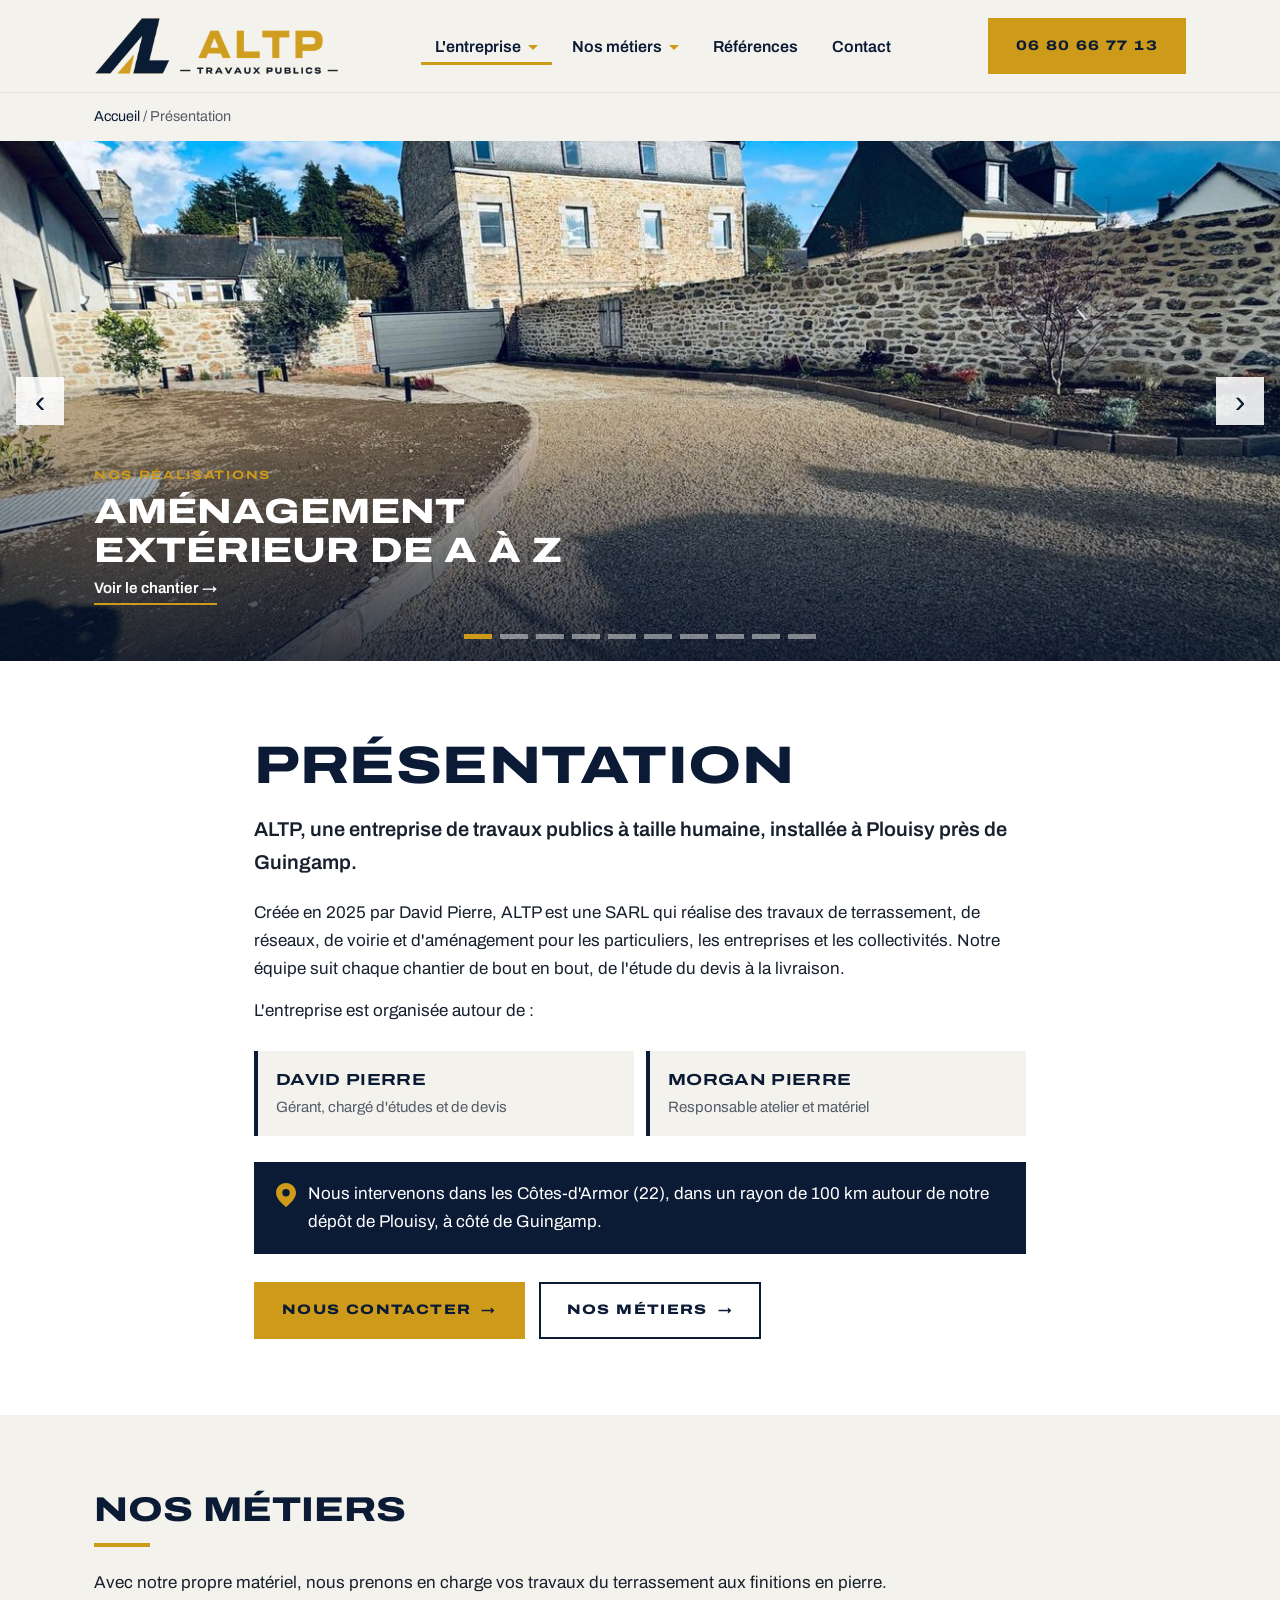
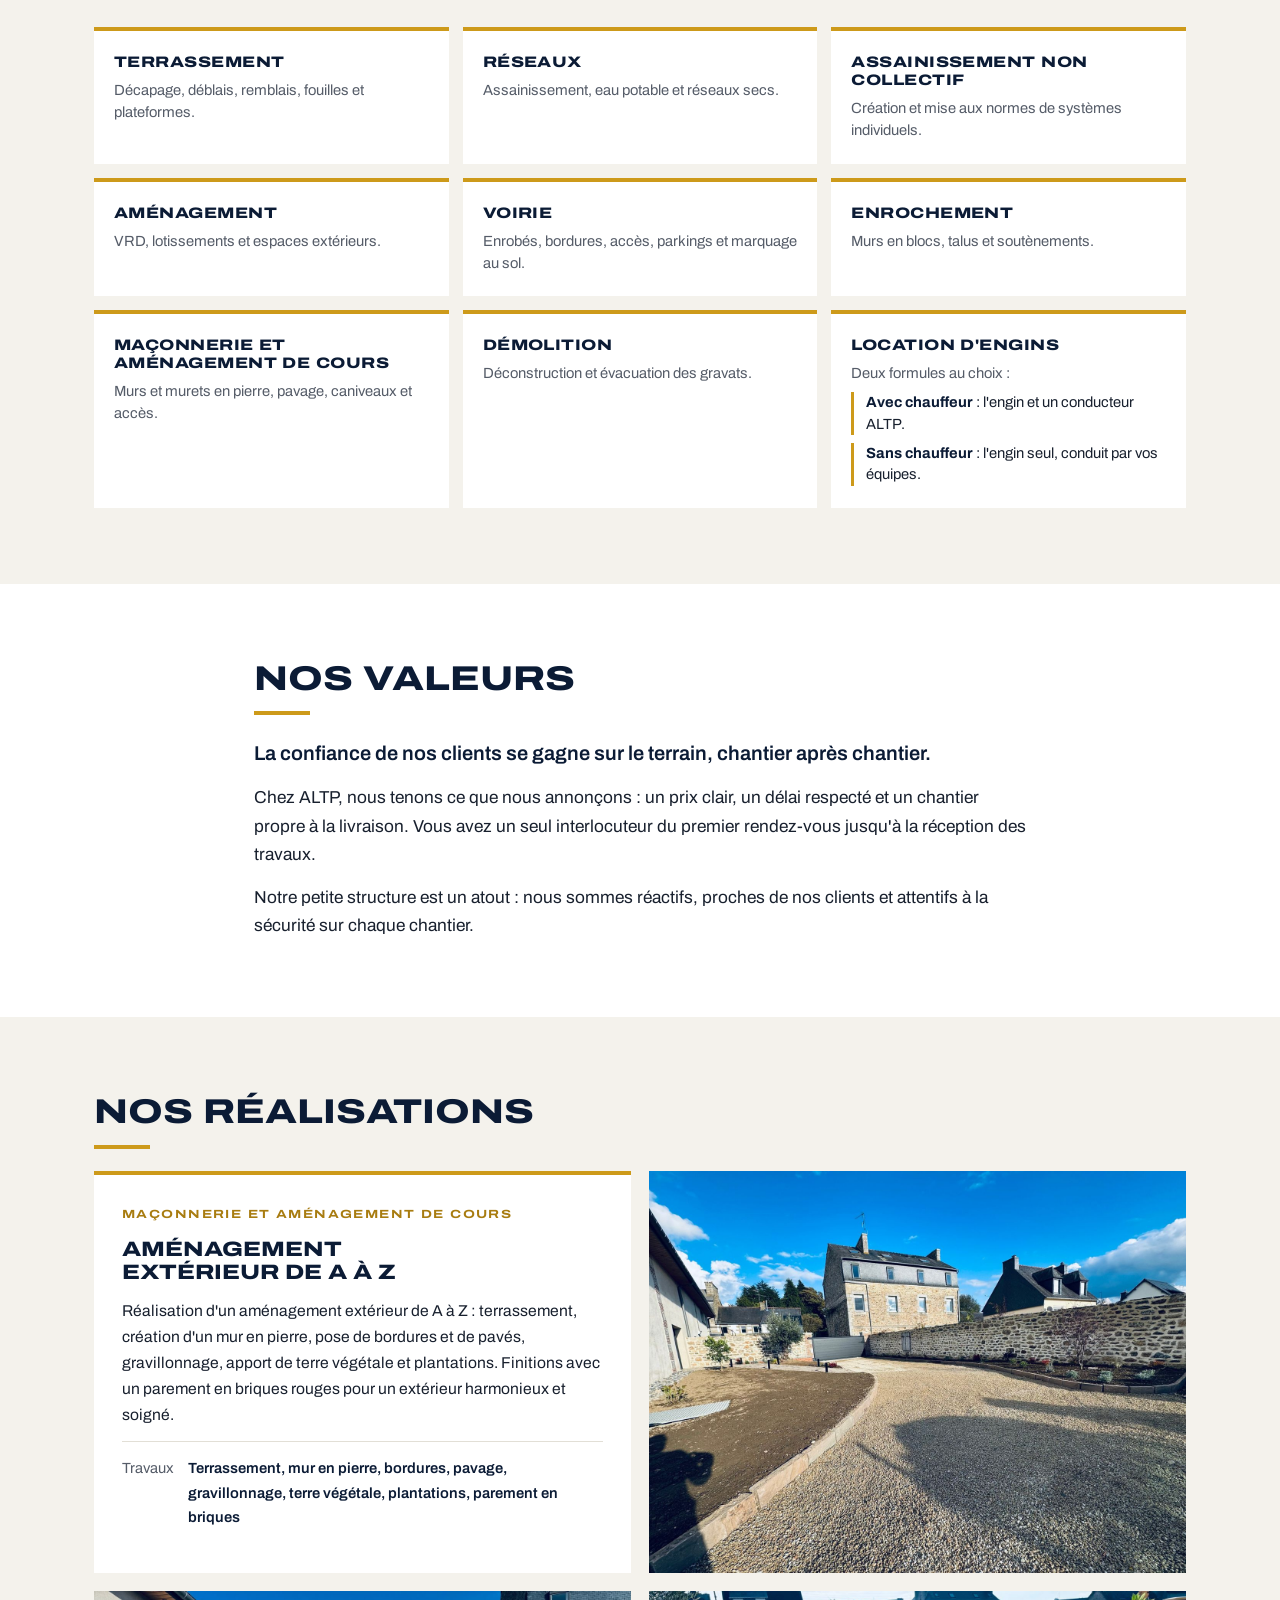
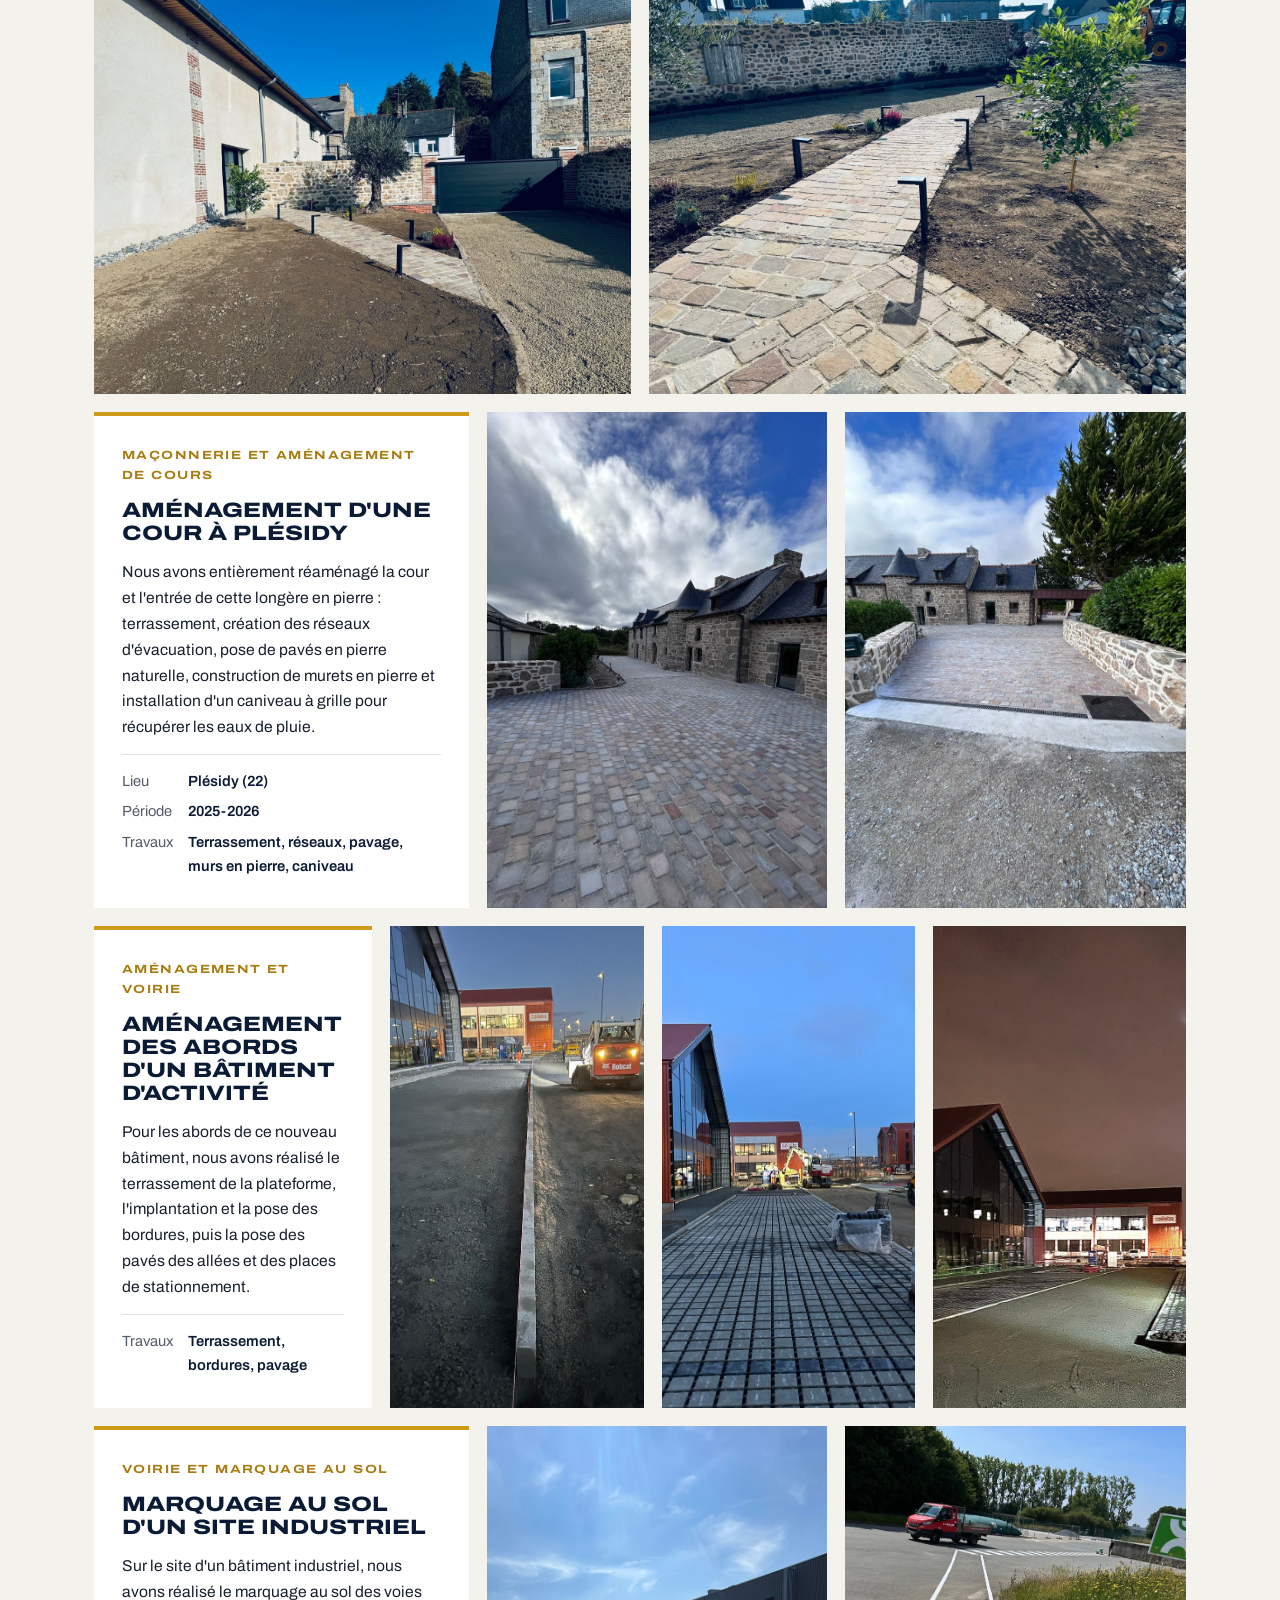
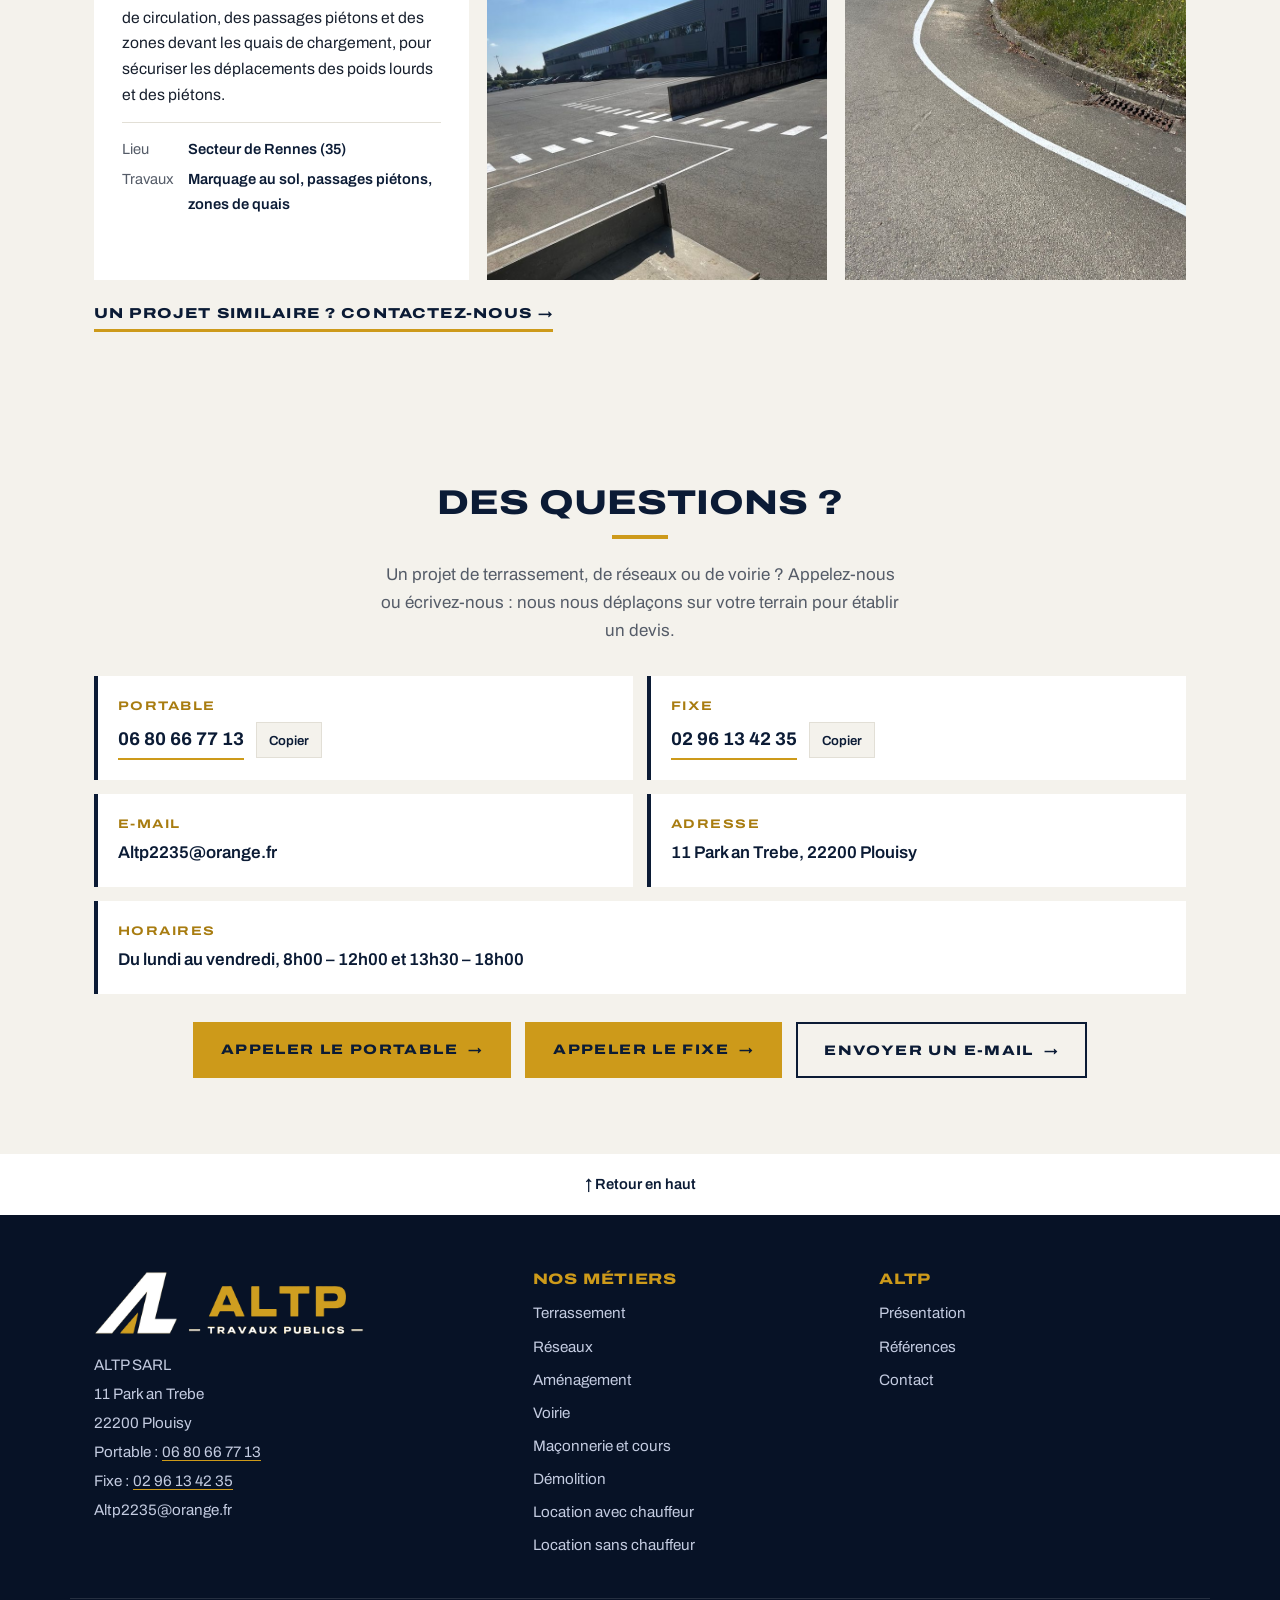
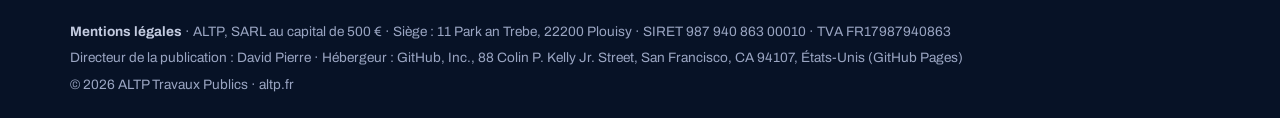
==== index.html @ acdbf13d "Numéros cliquables pour appeler et bouton Copier Co-Authored-By: Claude Opus 5.5 <noreply@anthropic." ====
<!DOCTYPE html>
<html lang="fr">
<head>
<meta charset="utf-8">
<meta name="viewport" content="width=device-width, initial-scale=1">
<title>ALTP Travaux Publics</title>
<meta name="description" content="ALTP, entreprise de travaux publics à Plouisy près de Guingamp (Côtes-d'Armor) : terrassement, réseaux, assainissement, voirie, aménagement de cours, enrochement, démolition et location d'engins avec chauffeur ou sans chauffeur.">
<link rel="canonical" href="https://altp-2235.github.io/Site-ALTP/">
<meta property="og:type" content="website">
<meta property="og:title" content="ALTP Travaux Publics – Plouisy, Guingamp (22)">
<meta property="og:description" content="Terrassement, réseaux, voirie et aménagement de cours dans les Côtes-d'Armor.">
<meta property="og:url" content="https://altp-2235.github.io/Site-ALTP/">
<meta property="og:image" content="https://altp-2235.github.io/Site-ALTP/exterieur-cour.jpg">
<meta property="og:locale" content="fr_FR">
<link rel="icon" href="logo.png">
<script type="application/ld+json">
{
  "@context": "https://schema.org",
  "@type": "GeneralContractor",
  "name": "ALTP Travaux Publics",
  "legalName": "ALTP",
  "url": "https://altp-2235.github.io/Site-ALTP/",
  "logo": "https://altp-2235.github.io/Site-ALTP/logo.png",
  "image": "https://altp-2235.github.io/Site-ALTP/plesidy-cour.jpg",
  "telephone": ["+33680667713", "+33296134235"],
  "email": "Altp2235@orange.fr",
  "address": {
    "@type": "PostalAddress",
    "streetAddress": "11 Park an Trebe",
    "postalCode": "22200",
    "addressLocality": "Plouisy",
    "addressRegion": "Bretagne",
    "addressCountry": "FR"
  },
  "areaServed": "Côtes-d'Armor",
  "openingHoursSpecification": [
    {"@type": "OpeningHoursSpecification", "dayOfWeek": ["Monday","Tuesday","Wednesday","Thursday","Friday"], "opens": "08:00", "closes": "12:00"},
    {"@type": "OpeningHoursSpecification", "dayOfWeek": ["Monday","Tuesday","Wednesday","Thursday","Friday"], "opens": "13:30", "closes": "18:00"}
  ],
  "founder": "David Pierre",
  "foundingDate": "2025",
  "vatID": "FR17987940863"
}
</script>
<link rel="preconnect" href="https://fonts.googleapis.com">
<link rel="preconnect" href="https://fonts.gstatic.com" crossorigin>
<link href="https://fonts.googleapis.com/css2?family=Archivo:wdth,wght@100..125,400..900&display=swap" rel="stylesheet">
<style>
/* Page « Présentation » : bleu nuit et or du logo, Archivo élargie comme le logotype.
   Ordre : fil d'Ariane, grande photo, intro + équipe, équipes de travaux, photo, chiffres clés, valeurs, deux photos, appel à l'action, pied de page. */
:root{
  --marine:#0b1b35;
  --marine-2:#071226;
  --fond:#f4f2ec;
  --gris:#e2dfd6;
  --accent:#cd9a1a;
  --accent-fonce:#a87c10;
  --texte:#18202e;
  --texte-doux:#555c68;
  --blanc:#ffffff;
  --display:"Archivo","Arial Black",Arial,sans-serif;
  --body:"Archivo","Segoe UI",Helvetica,Arial,sans-serif;
  color-scheme:light;
}
*{box-sizing:border-box;margin:0;padding:0}
html{scroll-behavior:smooth}
@media (prefers-reduced-motion:reduce){html{scroll-behavior:auto}*{transition:none!important}}
body{background:var(--blanc);color:var(--texte);font-family:var(--body);font-size:17px;line-height:1.65}
a{color:inherit}
:focus-visible{outline:3px solid var(--accent);outline-offset:3px}
h1,h2,h3{font-family:var(--display);font-stretch:125%;font-weight:800;line-height:1.1;text-wrap:balance;color:var(--marine)}
.wrap{max-width:1140px;margin:0 auto;padding:0 24px}
.etroit{max-width:820px}
.skip{position:absolute;left:-9999px}
.skip:focus{left:12px;top:12px;background:var(--blanc);padding:8px 12px;z-index:50}

/* En-tête */
header{background:var(--fond);border-bottom:1px solid var(--gris);position:sticky;top:0;z-index:20}
.nav{display:flex;align-items:center;justify-content:space-between;gap:20px;min-height:92px}
.logo{display:flex;align-items:center;gap:12px;text-decoration:none}
.logo img{display:block;height:58px;width:auto}
.menu{display:flex;align-items:center;gap:6px;list-style:none}
.menu > li{position:relative}
.menu > li > a,.menu > li > button{display:block;padding:10px 14px;font:600 1rem var(--body);color:var(--marine);text-decoration:none;background:none;border:0;cursor:pointer}
.menu > li > button::after{content:"";display:inline-block;margin-left:7px;border:5px solid transparent;border-top-color:var(--accent);transform:translateY(3px)}
.menu > li:hover > a,.menu > li:hover > button{color:var(--accent-fonce)}
.sous{position:absolute;top:100%;left:0;min-width:240px;background:var(--blanc);border-top:3px solid var(--accent);box-shadow:0 12px 30px rgba(20,35,74,.14);list-style:none;padding:8px 0;display:none}
.menu > li:hover .sous,.menu > li:focus-within .sous{display:block}
.sous a{display:block;padding:9px 18px;text-decoration:none;font-size:.96rem}
.sous a:hover{background:var(--fond);color:var(--accent-fonce)}
.menu .actif > button{box-shadow:inset 0 -3px 0 var(--accent)}
.reseaux{display:flex;gap:8px}
.reseaux a{width:36px;height:36px;display:grid;place-items:center;background:var(--fond);color:var(--marine);text-decoration:none;font-weight:700;font-size:.85rem}
.reseaux a:hover{background:var(--marine);color:var(--blanc)}
.nav-tel{padding:12px 18px}
.burger{display:none;font:600 1rem var(--body);background:var(--marine);color:var(--blanc);border:0;padding:10px 16px;cursor:pointer}

/* Fil d'Ariane */
.ariane{background:var(--fond);font-size:.9rem;color:var(--texte-doux);padding:12px 0}
.ariane a{text-decoration:none;color:var(--marine)}
.ariane a:hover{color:var(--accent-fonce)}

/* Photos à fournir */
.photo{position:relative;background:linear-gradient(135deg,#1a2d52,#0b1b35);overflow:hidden;display:grid;place-items:center}
.photo svg.decor{position:absolute;inset:0;width:100%;height:100%}
.photo .etiq{position:relative;background:rgba(255,255,255,.92);color:var(--marine);font-weight:600;font-size:.88rem;padding:8px 14px;border-left:4px solid var(--accent)}
.hero-photo{height:min(52vw,460px)}
.large-photo{height:min(46vw,400px);margin:0}
.duo{display:grid;grid-template-columns:1fr 1fr;gap:20px}
.duo .photo{aspect-ratio:4/3}

section{padding:76px 0}
h1{font-size:clamp(2.1rem,4.6vw,3.3rem);font-weight:800;letter-spacing:.01em;text-transform:uppercase}
h2{font-size:clamp(1.55rem,3vw,2.15rem);font-weight:800;text-transform:uppercase;margin-bottom:22px}
h2::after{content:"";display:block;width:56px;height:4px;background:var(--accent);margin-top:14px}
.chapo{font-size:1.25rem;font-weight:600;color:var(--marine);margin:18px 0 20px}
p + p{margin-top:14px}
.texte p{color:var(--texte)}

/* Listes de personnes */
.equipe{list-style:none;display:grid;grid-template-columns:repeat(2,1fr);gap:12px;margin:26px 0}
.equipe li{background:var(--fond);padding:16px 18px;border-left:4px solid var(--marine);display:grid;gap:2px}
.equipe b{font-family:var(--display);font-stretch:125%;font-weight:700;font-size:1rem;color:var(--marine);text-transform:uppercase;letter-spacing:.02em}
.equipe span{font-size:.94rem;color:var(--texte-doux)}
.ph{background:#fbf1d6;border:1px dashed var(--accent);padding:0 5px}
.zone{display:flex;gap:12px;align-items:flex-start;background:var(--marine);color:var(--blanc);padding:18px 22px;margin:26px 0}
.zone svg{flex:none;margin-top:3px}

.boutons{display:flex;gap:14px;flex-wrap:wrap;margin-top:28px}
.btn{display:inline-flex;align-items:center;gap:10px;font-family:var(--display);font-stretch:125%;font-weight:800;text-transform:uppercase;letter-spacing:.1em;font-size:.86rem;padding:15px 26px;background:var(--accent);color:var(--marine);text-decoration:none;border:2px solid var(--accent);transition:background .15s,color .15s}
.btn:hover{background:var(--marine);border-color:var(--marine);color:var(--blanc)}
.btn.contour{background:transparent;color:var(--marine);border-color:var(--marine)}
.btn.contour:hover{background:var(--marine);color:var(--blanc)}
.btn .fl{transition:transform .15s}
.btn:hover .fl{transform:translateX(4px)}

/* Équipes de travaux */
.fond{background:var(--fond)}
.chefs{list-style:none;display:grid;grid-template-columns:repeat(4,1fr);gap:14px;margin-top:30px}
.chefs li{background:var(--blanc);padding:20px;display:grid;gap:6px;border-top:4px solid var(--accent)}
.chefs .metier{font-family:var(--display);font-stretch:125%;font-weight:800;text-transform:uppercase;color:var(--marine);font-size:.95rem;letter-spacing:.03em;line-height:1.1}
.chefs .chef{font-size:.92rem;color:var(--texte-doux)}

/* Chiffres clés */
.chiffres{background:var(--marine);color:var(--blanc)}
.chiffres h2{color:var(--blanc)}
.chiffres-grid{list-style:none;display:grid;grid-template-columns:repeat(5,1fr);gap:2px;background:rgba(255,255,255,.12);margin-top:10px}
.chiffres-grid li{background:var(--marine);padding:28px 20px;display:grid;gap:6px;align-content:start}
.chiffres-grid strong{font-family:var(--display);font-stretch:125%;font-weight:800;font-size:clamp(1.5rem,2.4vw,2rem);line-height:1;color:var(--accent);font-variant-numeric:tabular-nums}
.chiffres-grid span{font-size:.95rem;color:#d4dae8}
.note{font-size:.82rem;color:#aab4cc;margin-top:16px}

/* Valeurs */
.valeurs p{font-size:1.08rem}
.valeurs p:first-of-type{font-size:1.25rem;font-weight:600;color:var(--marine)}

.lien-suite{display:inline-flex;gap:10px;margin-top:22px;font-family:var(--display);font-stretch:125%;font-weight:800;font-size:.9rem;text-transform:uppercase;letter-spacing:.08em;color:var(--marine);text-decoration:none;border-bottom:3px solid var(--accent);padding-bottom:3px}
.lien-suite:hover{color:var(--accent-fonce)}

/* CTA */
.cta{background:var(--fond);text-align:center}
.cta h2::after{margin-left:auto;margin-right:auto}
.cta p{color:var(--texte-doux);max-width:52ch;margin:0 auto}
.cta .boutons{justify-content:center}
.haut{display:block;text-align:center;padding:18px 0;font-weight:600;color:var(--marine);text-decoration:none;font-size:.92rem}
.haut:hover{color:var(--accent-fonce)}

.mail-affiche{margin:22px auto 0;display:inline-block;background:var(--blanc);border-left:4px solid var(--accent);padding:14px 22px;font-size:1.15rem;color:var(--marine)}
.mail-affiche strong{user-select:all}
.mail-affiche[hidden]{display:none}
button.btn{cursor:pointer}

.metiers .formule{font-size:.92rem;color:var(--texte);line-height:1.45;padding-left:12px;border-left:3px solid var(--accent)}
.metiers .formule b{color:var(--marine)}

.num-ligne{display:flex;align-items:center;gap:12px;flex-wrap:wrap}
.num-tel{font-weight:700;font-size:1.15rem;color:var(--marine);text-decoration:none;border-bottom:2px solid var(--accent);padding:4px 0;font-variant-numeric:tabular-nums}
.num-tel:hover{color:var(--accent-fonce)}
.copier{font:600 .82rem var(--body);background:var(--fond);color:var(--marine);border:1px solid var(--gris);padding:6px 12px;cursor:pointer;min-height:36px}
.copier:hover{border-color:var(--marine)}
.copier.ok{background:var(--accent);border-color:var(--accent)}
footer .adresse a{text-decoration:underline;text-decoration-color:var(--accent);text-underline-offset:3px}
.tel-court{display:none}
@media (max-width:980px){.nav-tel{padding:10px 14px;font-size:.8rem}.tel-long{display:none}.tel-court{display:inline}}
@media (max-width:620px){.nav{gap:10px}.logo img{height:42px}.nav-tel{margin-left:auto}}

/* Pied de page */
footer{background:var(--marine-2);color:#c3cbe0;padding:56px 0 0;font-size:.95rem}
.foot{display:grid;grid-template-columns:1.3fr 1fr 1fr;gap:40px;padding-bottom:40px}
footer .logo img{height:64px}
footer h3{color:var(--accent);font-size:.95rem;text-transform:uppercase;margin-bottom:14px;letter-spacing:.04em}
footer ul{list-style:none;display:grid;gap:8px}
footer a{text-decoration:none}
footer a:hover{color:var(--accent)}
.adresse{margin-top:18px;display:grid;gap:4px}
footer .reseaux{margin-top:18px}
footer .reseaux a{background:rgba(255,255,255,.08);color:var(--blanc)}
footer .ph,.zone .ph{color:var(--texte)}
.legal{border-top:1px solid rgba(255,255,255,.12);padding:18px 0;font-size:.85rem;display:flex;flex-wrap:wrap;gap:8px 22px;color:#9aa5c2}

@media (max-width:980px){
  .menu,.nav .reseaux{display:none}
  .burger{display:block}
  .nav.ouvert{flex-wrap:wrap}
  .nav.ouvert .menu{display:flex;flex-direction:column;align-items:stretch;width:100%;padding-bottom:14px}
  .nav.ouvert .sous{display:block;position:static;box-shadow:none;border-top:0;padding:0 0 0 14px}
  .chefs{grid-template-columns:repeat(2,1fr)}
  .chiffres-grid{grid-template-columns:repeat(2,1fr)}
  .foot{grid-template-columns:1fr 1fr}
}
@media (max-width:620px){
  .equipe,.chefs,.duo,.foot{grid-template-columns:1fr}
  .chiffres-grid{grid-template-columns:1fr}
  section{padding:56px 0}
}

/* Métiers */
.metiers{list-style:none;display:grid;grid-template-columns:repeat(3,1fr);gap:14px;margin-top:30px}
.metiers li{background:var(--blanc);padding:22px 20px;display:grid;gap:8px;border-top:4px solid var(--accent);align-content:start}
.metiers .nom{font-family:var(--display);font-stretch:125%;font-weight:800;text-transform:uppercase;color:var(--marine);font-size:.95rem;letter-spacing:.03em;line-height:1.2}
.metiers .desc{font-size:.92rem;color:var(--texte-doux);line-height:1.5}
.coord{list-style:none;display:grid;grid-template-columns:repeat(2,1fr);gap:14px;margin-top:30px;text-align:left}
.coord li.large{grid-column:1/-1}
.coord li{background:var(--blanc);padding:20px;display:grid;gap:4px;border-left:4px solid var(--marine)}
.coord b{font-family:var(--display);font-stretch:125%;font-size:.78rem;letter-spacing:.12em;text-transform:uppercase;color:var(--accent-fonce)}
.coord span{font-weight:600;color:var(--marine)}
.legal-bloc{border-top:1px solid rgba(255,255,255,.12);padding:22px 0;font-size:.85rem;color:#9aa5c2;display:grid;gap:4px}
.legal-bloc b{color:#c3cbe0}
@media (max-width:980px){.metiers{grid-template-columns:repeat(2,1fr)}.coord{grid-template-columns:1fr}}
@media (max-width:620px){.metiers{grid-template-columns:1fr}}

/* Réalisations */
.real{display:grid;grid-template-columns:1.1fr 1fr 1fr;gap:18px;align-items:stretch;margin-top:10px}
.real-texte{background:var(--blanc);padding:30px 28px;display:grid;gap:14px;align-content:start;border-top:4px solid var(--accent)}
.real-cat{font-family:var(--display);font-stretch:125%;font-weight:700;font-size:.74rem;letter-spacing:.12em;text-transform:uppercase;color:var(--accent-fonce)}
.real-texte h3{font-size:1.3rem;text-transform:uppercase}
.real-texte p{font-size:.98rem}
.real dl{display:grid;grid-template-columns:auto 1fr;gap:6px 14px;font-size:.92rem;border-top:1px solid var(--gris);padding-top:14px}
.real dt{color:var(--texte-doux)}
.real dd{font-weight:600;color:var(--marine)}
.real-photo{margin:0;overflow:hidden;background:var(--marine)}
.real-photo img{display:block;width:100%;height:100%;object-fit:cover;aspect-ratio:3/4;transition:transform .4s}
.real-photo:hover img{transform:scale(1.03)}
.real + .real{margin-top:18px}
.real.trois{grid-template-columns:1.1fr 1fr 1fr 1fr}
.real.paysage{grid-template-columns:1fr 1fr}
.real.paysage .real-photo img{aspect-ratio:4/3}
@media (max-width:980px){.real,.real.trois{grid-template-columns:1fr 1fr}.real.trois .real-photo:last-child{grid-column:1/-1}.real.trois .real-photo:last-child img{aspect-ratio:16/10}.real-texte{grid-column:1/-1}}
@media (max-width:620px){.real,.real.trois,.real.paysage{grid-template-columns:1fr}}

/* Diaporama */
.diapo{position:relative;height:min(56vw,520px);background:var(--marine);overflow:hidden}
.slide{position:absolute;inset:0;opacity:0;transition:opacity .9s ease;display:block;text-decoration:none}
.slide.actif{opacity:1;z-index:1}
.slide img{width:100%;height:100%;object-fit:cover;display:block;transform:scale(1.02);transition:transform 6s ease}
.slide.actif img{transform:scale(1.07)}
.slide::after{content:"";position:absolute;inset:0;background:linear-gradient(to top,rgba(7,18,38,.82) 0%,rgba(7,18,38,.15) 45%,rgba(7,18,38,0) 70%)}
.legende{position:absolute;left:max(24px,calc((100% - 1140px)/2 + 24px));bottom:56px;z-index:2;display:grid;gap:6px;color:var(--blanc);max-width:620px}
.leg-cat{font-family:var(--display);font-stretch:125%;font-weight:700;font-size:.75rem;letter-spacing:.14em;text-transform:uppercase;color:var(--accent)}
.leg-titre{font-family:var(--display);font-stretch:125%;font-weight:800;font-size:clamp(1.3rem,3vw,2.2rem);text-transform:uppercase;line-height:1.1;text-wrap:balance}
.leg-lien{font-weight:600;font-size:.95rem;border-bottom:2px solid var(--accent);justify-self:start;padding-bottom:2px}
.slide:hover .leg-lien{color:var(--accent)}
.fleche{position:absolute;top:50%;transform:translateY(-50%);z-index:3;width:48px;height:48px;border:0;background:rgba(255,255,255,.88);color:var(--marine);font-size:2rem;line-height:1;cursor:pointer;display:grid;place-items:center}
.fleche:hover{background:var(--accent)}
.prec{left:16px}.suiv{right:16px}
.dots{position:absolute;z-index:3;bottom:22px;left:50%;transform:translateX(-50%);display:flex;gap:8px}
.dot{width:28px;height:5px;border:0;padding:0;background:rgba(255,255,255,.45);cursor:pointer}
.dot.actif{background:var(--accent)}
.real{scroll-margin-top:110px}
@media (max-width:620px){.fleche{display:none}.legende{bottom:44px}.diapo{height:72vw}}
@media (prefers-reduced-motion:reduce){.slide,.slide img{transition:none}.slide.actif img{transform:none}}
</style>
</head>
<body>
<a class="skip" href="#contenu">Aller au contenu</a>
<a class="skip" href="#pied">Aller au pied de page</a>

<header>
  <div class="wrap nav" id="nav">
    <a class="logo" href="#haut"><img src="logo.png" alt="ALTP Travaux Publics" width="465" height="164"></a>
    <ul class="menu">
      <li class="actif"><button type="button" aria-haspopup="true">L'entreprise</button>
        <ul class="sous">
          <li><a href="#contenu">Présentation</a></li>
          <li><a href="#valeurs">Nos valeurs</a></li>
        </ul>
      </li>
      <li><button type="button" aria-haspopup="true">Nos métiers</button>
        <ul class="sous">
          <li><a href="#metiers">Terrassement</a></li>
          <li><a href="#metiers">Réseaux</a></li>
          <li><a href="#metiers">Aménagement</a></li>
          <li><a href="#metiers">Voirie</a></li>
          <li><a href="#metiers">Maçonnerie et cours</a></li>
          <li><a href="#metiers">Démolition</a></li>
          <li><a href="#metiers">Location d'engins avec chauffeur</a></li>
          <li><a href="#metiers">Location d'engins sans chauffeur</a></li>
        </ul>
      </li>
      <li><a href="#realisations">Références</a></li>
      <li><a href="#contact">Contact</a></li>
    </ul>
    <a class="btn nav-tel" href="tel:+33680667713" aria-label="Appeler le 06 80 66 77 13"><span class="tel-long">06 80 66 77 13</span><span class="tel-court">Appeler</span></a>
    <button class="burger" type="button" id="burger" aria-expanded="false">Menu</button>
  </div>
</header>

<div class="ariane" id="haut">
  <div class="wrap"><a href="#haut">Accueil</a> / Présentation</div>
</div>

<div class="diapo" id="diapo" aria-roledescription="carrousel" aria-label="Photos de nos chantiers">
    <a class="slide actif" href="#real-exterieur" aria-label="Aménagement extérieur de A à Z : voir la réalisation">
      <img src="exterieur-cour.jpg" alt="Cour gravillonnée bordée d'un mur en pierre">
      <span class="legende"><span class="leg-cat">Nos réalisations</span><span class="leg-titre">Aménagement extérieur de A à Z</span><span class="leg-lien">Voir le chantier →</span></span>
    </a>
    <a class="slide" href="#real-exterieur" aria-label="Aménagement extérieur de A à Z : voir la réalisation" aria-hidden="true" tabindex="-1">
      <img src="exterieur-allee.jpg" alt="Allée en pavés de pierre naturelle" loading="lazy">
      <span class="legende"><span class="leg-cat">Nos réalisations</span><span class="leg-titre">Aménagement extérieur de A à Z</span><span class="leg-lien">Voir le chantier →</span></span>
    </a>
    <a class="slide" href="#real-exterieur" aria-label="Aménagement extérieur de A à Z : voir la réalisation" aria-hidden="true" tabindex="-1">
      <img src="exterieur-mur.jpg" alt="Allée pavée et parement en briques rouges" loading="lazy">
      <span class="legende"><span class="leg-cat">Nos réalisations</span><span class="leg-titre">Aménagement extérieur de A à Z</span><span class="leg-lien">Voir le chantier →</span></span>
    </a>
    <a class="slide" href="#real-plesidy" aria-label="Aménagement d'une cour à Plésidy : voir la réalisation" aria-hidden="true" tabindex="-1">
      <img src="plesidy-cour.jpg" alt="Cour pavée devant une longère en pierre" loading="lazy">
      <span class="legende"><span class="leg-cat">Nos réalisations</span><span class="leg-titre">Aménagement d'une cour à Plésidy</span><span class="leg-lien">Voir le chantier →</span></span>
    </a>
    <a class="slide" href="#real-abords" aria-label="Abords d'un bâtiment d'activité : voir la réalisation" aria-hidden="true" tabindex="-1">
      <img src="zone-paves.jpg" alt="Pose de pavés devant un bâtiment d'activité" loading="lazy">
      <span class="legende"><span class="leg-cat">Nos réalisations</span><span class="leg-titre">Abords d'un bâtiment d'activité</span><span class="leg-lien">Voir le chantier →</span></span>
    </a>
    <a class="slide" href="#real-marquage" aria-label="Marquage au sol d'un site industriel : voir la réalisation" aria-hidden="true" tabindex="-1">
      <img src="marquage-quais.jpg" alt="Marquages devant des quais de chargement" loading="lazy">
      <span class="legende"><span class="leg-cat">Nos réalisations</span><span class="leg-titre">Marquage au sol d'un site industriel</span><span class="leg-lien">Voir le chantier →</span></span>
    </a>
    <a class="slide" href="#real-plesidy" aria-label="Aménagement d'une cour à Plésidy : voir la réalisation" aria-hidden="true" tabindex="-1">
      <img src="plesidy-entree.jpg" alt="Entrée pavée entre deux murets en pierre" loading="lazy">
      <span class="legende"><span class="leg-cat">Nos réalisations</span><span class="leg-titre">Aménagement d'une cour à Plésidy</span><span class="leg-lien">Voir le chantier →</span></span>
    </a>
    <a class="slide" href="#real-abords" aria-label="Abords d'un bâtiment d'activité : voir la réalisation" aria-hidden="true" tabindex="-1">
      <img src="zone-bordures.jpg" alt="Terrassement et pose de bordures" loading="lazy">
      <span class="legende"><span class="leg-cat">Nos réalisations</span><span class="leg-titre">Abords d'un bâtiment d'activité</span><span class="leg-lien">Voir le chantier →</span></span>
    </a>
    <a class="slide" href="#real-marquage" aria-label="Marquage au sol d'un site industriel : voir la réalisation" aria-hidden="true" tabindex="-1">
      <img src="marquage-voie.jpg" alt="Ligne de marquage sur une voie de circulation" loading="lazy">
      <span class="legende"><span class="leg-cat">Nos réalisations</span><span class="leg-titre">Marquage au sol d'un site industriel</span><span class="leg-lien">Voir le chantier →</span></span>
    </a>
    <a class="slide" href="#real-abords" aria-label="Abords d'un bâtiment d'activité : voir la réalisation" aria-hidden="true" tabindex="-1">
      <img src="zone-nuit.jpg" alt="Abords terminés, de nuit" loading="lazy">
      <span class="legende"><span class="leg-cat">Nos réalisations</span><span class="leg-titre">Abords d'un bâtiment d'activité</span><span class="leg-lien">Voir le chantier →</span></span>
    </a>
  <button type="button" class="fleche prec" aria-label="Photo précédente">‹</button>
  <button type="button" class="fleche suiv" aria-label="Photo suivante">›</button>
  <div class="dots"><button type="button" class="dot actif" aria-label="Photo 1"></button><button type="button" class="dot" aria-label="Photo 2"></button><button type="button" class="dot" aria-label="Photo 3"></button><button type="button" class="dot" aria-label="Photo 4"></button><button type="button" class="dot" aria-label="Photo 5"></button><button type="button" class="dot" aria-label="Photo 6"></button><button type="button" class="dot" aria-label="Photo 7"></button><button type="button" class="dot" aria-label="Photo 8"></button><button type="button" class="dot" aria-label="Photo 9"></button><button type="button" class="dot" aria-label="Photo 10"></button></div>
</div>

<main id="contenu">
<section>
  <div class="wrap etroit texte">
    <h1>Présentation</h1>
    <p class="chapo">ALTP, une entreprise de travaux publics à taille humaine, installée à Plouisy près de Guingamp.</p>
    <p>Créée en 2025 par David Pierre, ALTP est une SARL qui réalise des travaux de terrassement, de réseaux, de voirie et d'aménagement pour les particuliers, les entreprises et les collectivités. Notre équipe suit chaque chantier de bout en bout, de l'étude du devis à la livraison.</p>
    <p>L'entreprise est organisée autour de :</p>
    <ul class="equipe">
      <li><b>David Pierre</b><span>Gérant, chargé d'études et de devis</span></li>
      <li><b>Morgan Pierre</b><span>Responsable atelier et matériel</span></li>
    </ul>
    <div class="zone">
      <svg width="20" height="24" viewBox="0 0 20 24" aria-hidden="true"><path d="M10 0C4.5 0 0 4.4 0 9.8 0 17 10 24 10 24s10-7 10-14.2C20 4.4 15.5 0 10 0zm0 13.5a3.7 3.7 0 1 1 0-7.4 3.7 3.7 0 0 1 0 7.4z" fill="#cd9a1a"/></svg>
      <span>Nous intervenons dans les Côtes-d'Armor (22), dans un rayon de 100 km autour de notre dépôt de Plouisy, à côté de Guingamp.</span>
    </div>
    <div class="boutons">
      <a class="btn" href="#contact">Nous contacter <span class="fl">→</span></a>
      <a class="btn contour" href="#metiers">Nos métiers <span class="fl">→</span></a>
    </div>
  </div>
</section>

<section class="fond" id="metiers">
  <div class="wrap">
    <div class="etroit texte" style="margin:0">
      <h2>Nos métiers</h2>
      <p>Avec notre propre matériel, nous prenons en charge vos travaux du terrassement aux finitions en pierre.</p>
    </div>
    <ul class="metiers">
      <li><span class="nom">Terrassement</span><span class="desc">Décapage, déblais, remblais, fouilles et plateformes.</span></li>
      <li><span class="nom">Réseaux</span><span class="desc">Assainissement, eau potable et réseaux secs.</span></li>
      <li><span class="nom">Assainissement non collectif</span><span class="desc">Création et mise aux normes de systèmes individuels.</span></li>
      <li><span class="nom">Aménagement</span><span class="desc">VRD, lotissements et espaces extérieurs.</span></li>
      <li><span class="nom">Voirie</span><span class="desc">Enrobés, bordures, accès, parkings et marquage au sol.</span></li>
      <li><span class="nom">Enrochement</span><span class="desc">Murs en blocs, talus et soutènements.</span></li>
      <li><span class="nom">Maçonnerie et aménagement de cours</span><span class="desc">Murs et murets en pierre, pavage, caniveaux et accès.</span></li>
      <li><span class="nom">Démolition</span><span class="desc">Déconstruction et évacuation des gravats.</span></li>
      <li><span class="nom">Location d'engins</span><span class="desc">Deux formules au choix :</span>
        <span class="formule"><b>Avec chauffeur</b> : l'engin et un conducteur ALTP.</span>
        <span class="formule"><b>Sans chauffeur</b> : l'engin seul, conduit par vos équipes.</span></li>
    </ul>
  </div>
</section>

<section id="valeurs">
  <div class="wrap etroit texte valeurs">
    <h2>Nos valeurs</h2>
    <p>La confiance de nos clients se gagne sur le terrain, chantier après chantier.</p>
    <p>Chez ALTP, nous tenons ce que nous annonçons : un prix clair, un délai respecté et un chantier propre à la livraison. Vous avez un seul interlocuteur du premier rendez-vous jusqu'à la réception des travaux.</p>
    <p>Notre petite structure est un atout : nous sommes réactifs, proches de nos clients et attentifs à la sécurité sur chaque chantier.</p>
  </div>
</section>

<section class="fond" id="realisations">
  <div class="wrap">
    <h2>Nos réalisations</h2>
    <article class="real paysage" id="real-exterieur">
      <div class="real-texte">
        <span class="real-cat">Maçonnerie et aménagement de cours</span>
        <h3>Aménagement extérieur de A à Z</h3>
        <p>Réalisation d'un aménagement extérieur de A à Z : terrassement, création d'un mur en pierre, pose de bordures et de pavés, gravillonnage, apport de terre végétale et plantations. Finitions avec un parement en briques rouges pour un extérieur harmonieux et soigné.</p>
        <dl>
          <dt>Travaux</dt><dd>Terrassement, mur en pierre, bordures, pavage, gravillonnage, terre végétale, plantations, parement en briques</dd>
        </dl>
      </div>
      <figure class="real-photo"><img src="exterieur-cour.jpg" alt="Cour gravillonnée bordée d'un mur en pierre et de massifs plantés" width="1400" height="1050" loading="lazy"></figure>
      <figure class="real-photo"><img src="exterieur-mur.jpg" alt="Allée pavée avec bornes lumineuses, mur en pierre et parement en briques rouges" width="1400" height="1050" loading="lazy"></figure>
      <figure class="real-photo"><img src="exterieur-allee.jpg" alt="Allée en pavés de pierre naturelle bordée de plantations" width="1400" height="1050" loading="lazy"></figure>
    </article>
    <article class="real" id="real-plesidy">
      <div class="real-texte">
        <span class="real-cat">Maçonnerie et aménagement de cours</span>
        <h3>Aménagement d'une cour à Plésidy</h3>
        <p>Nous avons entièrement réaménagé la cour et l'entrée de cette longère en pierre : terrassement, création des réseaux d'évacuation, pose de pavés en pierre naturelle, construction de murets en pierre et installation d'un caniveau à grille pour récupérer les eaux de pluie.</p>
        <dl>
          <dt>Lieu</dt><dd>Plésidy (22)</dd>
          <dt>Période</dt><dd>2025-2026</dd>
          <dt>Travaux</dt><dd>Terrassement, réseaux, pavage, murs en pierre, caniveau</dd>
        </dl>
      </div>
      <figure class="real-photo"><img src="plesidy-cour.jpg" alt="Cour pavée devant une longère en pierre à Plésidy" width="825" height="1100" loading="lazy"></figure>
      <figure class="real-photo"><img src="plesidy-entree.jpg" alt="Entrée pavée entre deux murets en pierre, avec caniveau à grille, à Plésidy" width="825" height="1100" loading="lazy"></figure>
    </article>
    <article class="real trois" id="real-abords">
      <div class="real-texte">
        <span class="real-cat">Aménagement et voirie</span>
        <h3>Aménagement des abords d'un bâtiment d'activité</h3>
        <p>Pour les abords de ce nouveau bâtiment, nous avons réalisé le terrassement de la plateforme, l'implantation et la pose des bordures, puis la pose des pavés des allées et des places de stationnement.</p>
        <dl>
          <dt>Travaux</dt><dd>Terrassement, bordures, pavage</dd>
        </dl>
      </div>
      <figure class="real-photo"><img src="zone-bordures.jpg" alt="Terrassement et pose de bordures devant un bâtiment d'activité, avec une chargeuse sur le chantier" width="825" height="1100" loading="lazy"></figure>
      <figure class="real-photo"><img src="zone-paves.jpg" alt="Pose de pavés devant un bâtiment d'activité, avec une pelle et un compacteur" width="733" height="1100" loading="lazy"></figure>
      <figure class="real-photo"><img src="zone-nuit.jpg" alt="Abords pavés et voirie terminés devant le bâtiment, de nuit" width="1078" height="1100" loading="lazy"></figure>
    </article>
    <article class="real" id="real-marquage">
      <div class="real-texte">
        <span class="real-cat">Voirie et marquage au sol</span>
        <h3>Marquage au sol d'un site industriel</h3>
        <p>Sur le site d'un bâtiment industriel, nous avons réalisé le marquage au sol des voies de circulation, des passages piétons et des zones devant les quais de chargement, pour sécuriser les déplacements des poids lourds et des piétons.</p>
        <dl>
          <dt>Lieu</dt><dd>Secteur de Rennes (35)</dd>
          <dt>Travaux</dt><dd>Marquage au sol, passages piétons, zones de quais</dd>
        </dl>
      </div>
      <figure class="real-photo"><img src="marquage-quais.jpg" alt="Passages piétons et zones peintes devant les quais de chargement d'un bâtiment industriel" width="1100" height="958" loading="lazy"></figure>
      <figure class="real-photo"><img src="marquage-voie.jpg" alt="Ligne blanche de marquage le long d'une voie de circulation sur un site industriel" width="825" height="1100" loading="lazy"></figure>
    </article>
    <a class="lien-suite" href="#contact">Un projet similaire ? Contactez-nous →</a>
  </div>
</section>

<section class="cta" id="contact">
  <div class="wrap">
    <h2>Des questions ?</h2>
    <p>Un projet de terrassement, de réseaux ou de voirie ? Appelez-nous ou écrivez-nous : nous nous déplaçons sur votre terrain pour établir un devis.</p>
    <ul class="coord">
      <li><b>Portable</b><span class="num-ligne"><a class="num-tel" href="tel:+33680667713">06 80 66 77 13</a><button type="button" class="copier" data-copie="06 80 66 77 13" aria-label="Copier le numéro 06 80 66 77 13">Copier</button></span></li>
      <li><b>Fixe</b><span class="num-ligne"><a class="num-tel" href="tel:+33296134235">02 96 13 42 35</a><button type="button" class="copier" data-copie="02 96 13 42 35" aria-label="Copier le numéro 02 96 13 42 35">Copier</button></span></li>
      <li><b>E-mail</b><span>Altp2235@orange.fr</span></li>
      <li><b>Adresse</b><span>11 Park an Trebe, 22200 Plouisy</span></li>
      <li class="large"><b>Horaires</b><span>Du lundi au vendredi, 8h00 – 12h00 et 13h30 – 18h00</span></li>
    </ul>
    <div class="boutons">
      <a class="btn" href="tel:+33680667713">Appeler le portable <span class="fl">→</span></a>
      <a class="btn" href="tel:+33296134235">Appeler le fixe <span class="fl">→</span></a>
      <button type="button" class="btn contour" id="btn-mail" aria-expanded="false" aria-controls="mail-affiche">Envoyer un e-mail <span class="fl">→</span></button>
    </div>
    <p class="mail-affiche" id="mail-affiche" hidden>Écrivez-nous à <strong>Altp2235@orange.fr</strong></p>
  </div>
</section>
<a class="haut" href="#haut">↑ Retour en haut</a>
</main>

<footer id="pied">
  <div class="wrap foot">
    <div>
      <a class="logo" href="#haut"><img src="logo-blanc.png" alt="ALTP Travaux Publics" width="465" height="164"></a>
      <div class="adresse">
        <span>ALTP SARL</span>
        <span>11 Park an Trebe</span>
        <span>22200 Plouisy</span>
        <span>Portable : <a href="tel:+33680667713">06 80 66 77 13</a></span>
        <span>Fixe : <a href="tel:+33296134235">02 96 13 42 35</a></span>
        <span>Altp2235@orange.fr</span>
      </div>
    </div>
    <div>
      <h3>Nos métiers</h3>
      <ul>
        <li><a href="#metiers">Terrassement</a></li>
        <li><a href="#metiers">Réseaux</a></li>
        <li><a href="#metiers">Aménagement</a></li>
        <li><a href="#metiers">Voirie</a></li>
        <li><a href="#metiers">Maçonnerie et cours</a></li>
        <li><a href="#metiers">Démolition</a></li>
        <li><a href="#metiers">Location avec chauffeur</a></li>
        <li><a href="#metiers">Location sans chauffeur</a></li>
      </ul>
    </div>
    <div>
      <h3>ALTP</h3>
      <ul>
        <li><a href="#contenu">Présentation</a></li>
        <li><a href="#realisations">Références</a></li>
        <li><a href="#contact">Contact</a></li>
      </ul>
    </div>
  </div>
  <div class="wrap legal-bloc" id="mentions">
    <span><b>Mentions légales</b> · ALTP, SARL au capital de 500 € · Siège : 11 Park an Trebe, 22200 Plouisy · SIRET 987 940 863 00010 · TVA FR17987940863</span>
    <span>Directeur de la publication : David Pierre · Hébergeur : GitHub, Inc., 88 Colin P. Kelly Jr. Street, San Francisco, CA 94107, États-Unis (GitHub Pages)</span>
    <span>© 2026 ALTP Travaux Publics · altp.fr</span>
  </div>
</footer>

<script>
var b = document.getElementById('burger'), n = document.getElementById('nav');
b.addEventListener('click', function(){
  var o = n.classList.toggle('ouvert');
  b.setAttribute('aria-expanded', o ? 'true' : 'false');
});

(function(){
  var d=document.getElementById('diapo'); if(!d) return;
  var sl=d.querySelectorAll('.slide'), dots=d.querySelectorAll('.dot'), i=0, t=null;
  var calme=window.matchMedia && window.matchMedia('(prefers-reduced-motion: reduce)').matches;
  function voir(n){
    sl[i].classList.remove('actif'); sl[i].setAttribute('aria-hidden','true'); sl[i].tabIndex=-1; dots[i].classList.remove('actif');
    i=(n+sl.length)%sl.length;
    sl[i].classList.add('actif'); sl[i].removeAttribute('aria-hidden'); sl[i].tabIndex=0; dots[i].classList.add('actif');
  }
  function lancer(){ if(calme) return; arreter(); t=setInterval(function(){voir(i+1)},5000); }
  function arreter(){ if(t){clearInterval(t);t=null;} }
  d.querySelector('.prec').addEventListener('click',function(){voir(i-1);lancer();});
  d.querySelector('.suiv').addEventListener('click',function(){voir(i+1);lancer();});
  dots.forEach(function(b,k){b.addEventListener('click',function(){voir(k);lancer();});});
  d.addEventListener('mouseenter',arreter); d.addEventListener('mouseleave',lancer);
  d.addEventListener('focusin',arreter); d.addEventListener('focusout',lancer);
  var x0=null;
  d.addEventListener('touchstart',function(e){x0=e.touches[0].clientX;},{passive:true});
  d.addEventListener('touchend',function(e){ if(x0===null) return; var dx=e.changedTouches[0].clientX-x0; if(Math.abs(dx)>40){voir(dx<0?i+1:i-1);lancer();} x0=null; });
  lancer();
})();

(function(){
  var b=document.getElementById('btn-mail'), m=document.getElementById('mail-affiche');
  if(!b||!m) return;
  b.addEventListener('click',function(){
    var ouvert=m.hidden;
    m.hidden=!ouvert;
    b.setAttribute('aria-expanded', ouvert ? 'true' : 'false');
  });
})();

(function(){
  document.querySelectorAll('.copier').forEach(function(b){
    b.addEventListener('click',function(){
      var t=b.getAttribute('data-copie'), fini=function(){ b.textContent='Copié ✓'; b.classList.add('ok'); setTimeout(function(){ b.textContent='Copier'; b.classList.remove('ok'); },2000); };
      var secours=function(){ var z=document.createElement('textarea'); z.value=t; z.setAttribute('readonly',''); z.style.position='fixed'; z.style.opacity='0'; document.body.appendChild(z); z.select(); try{ document.execCommand('copy'); fini(); }catch(e){} document.body.removeChild(z); };
      try{ if(navigator.clipboard&&window.isSecureContext){ navigator.clipboard.writeText(t).then(fini,secours); } else { secours(); } }catch(e){ secours(); }
    });
  });
})();
</script>
</body>
</html>
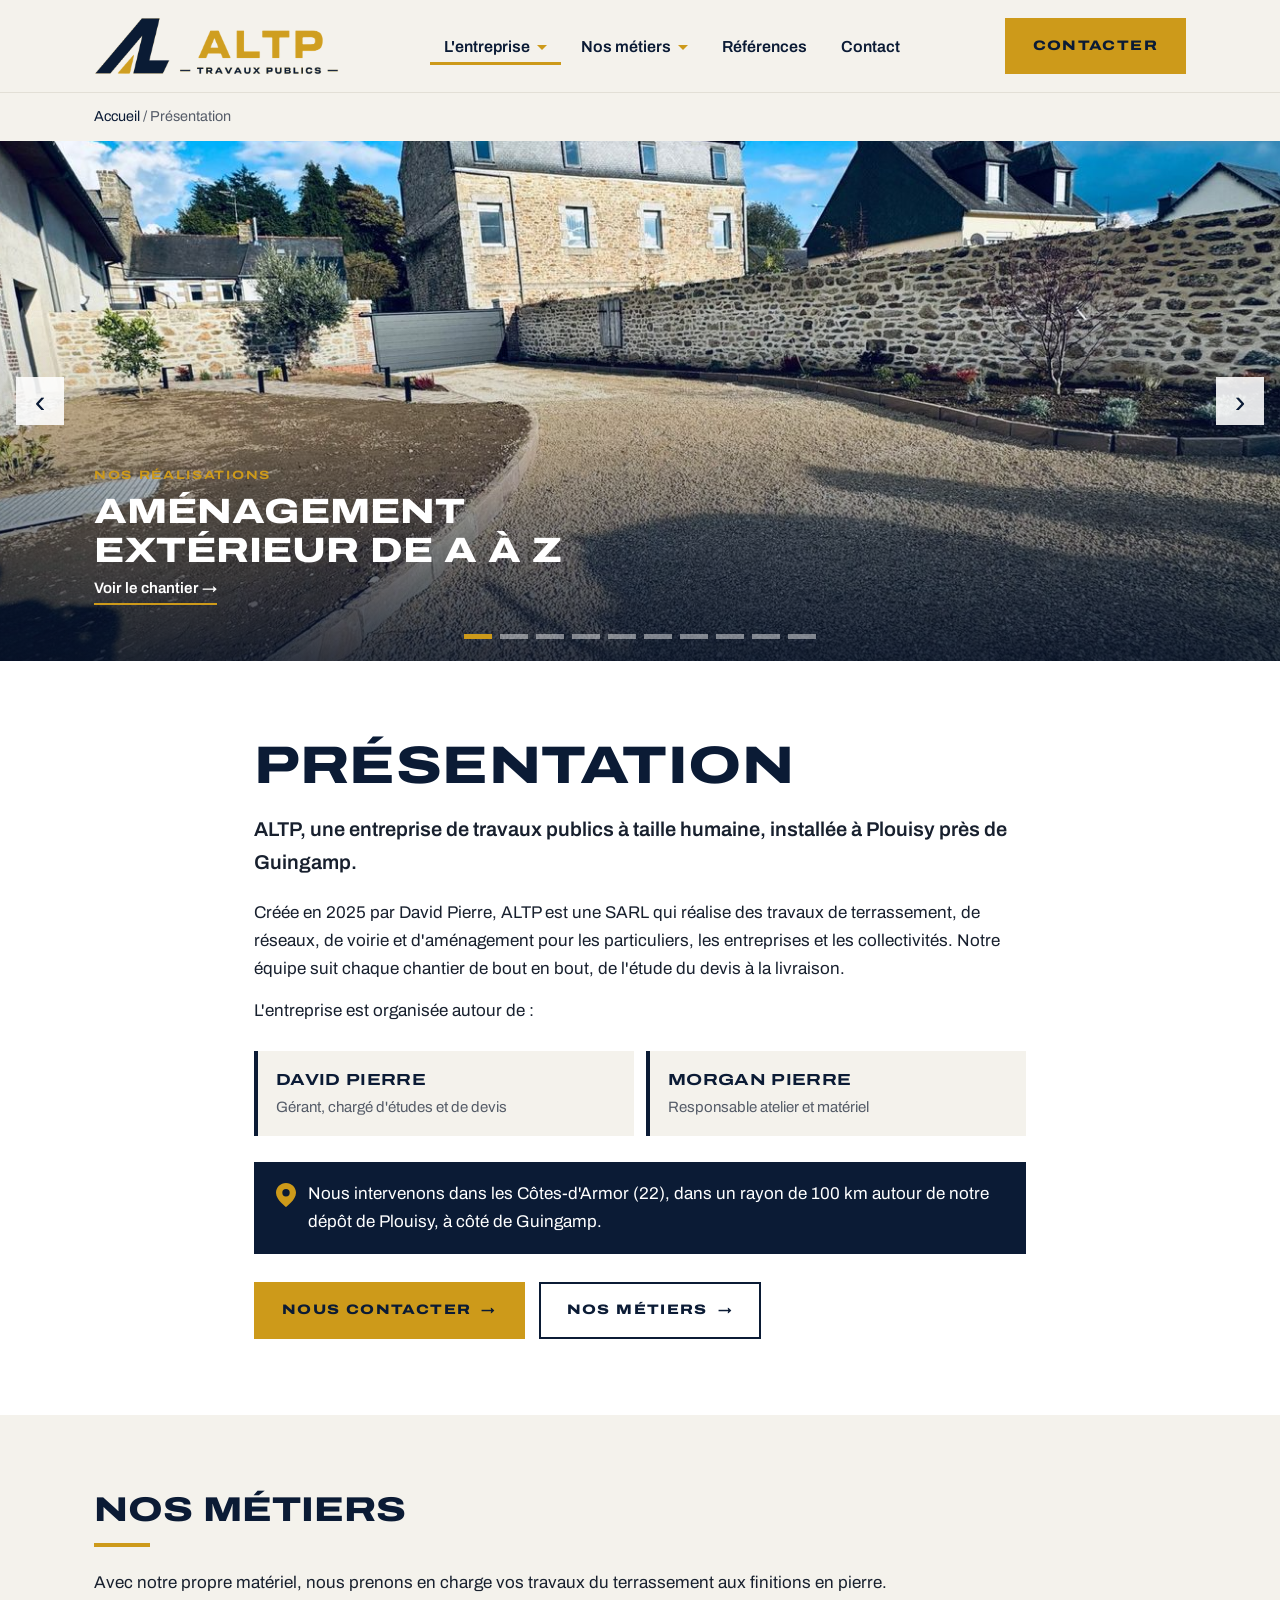
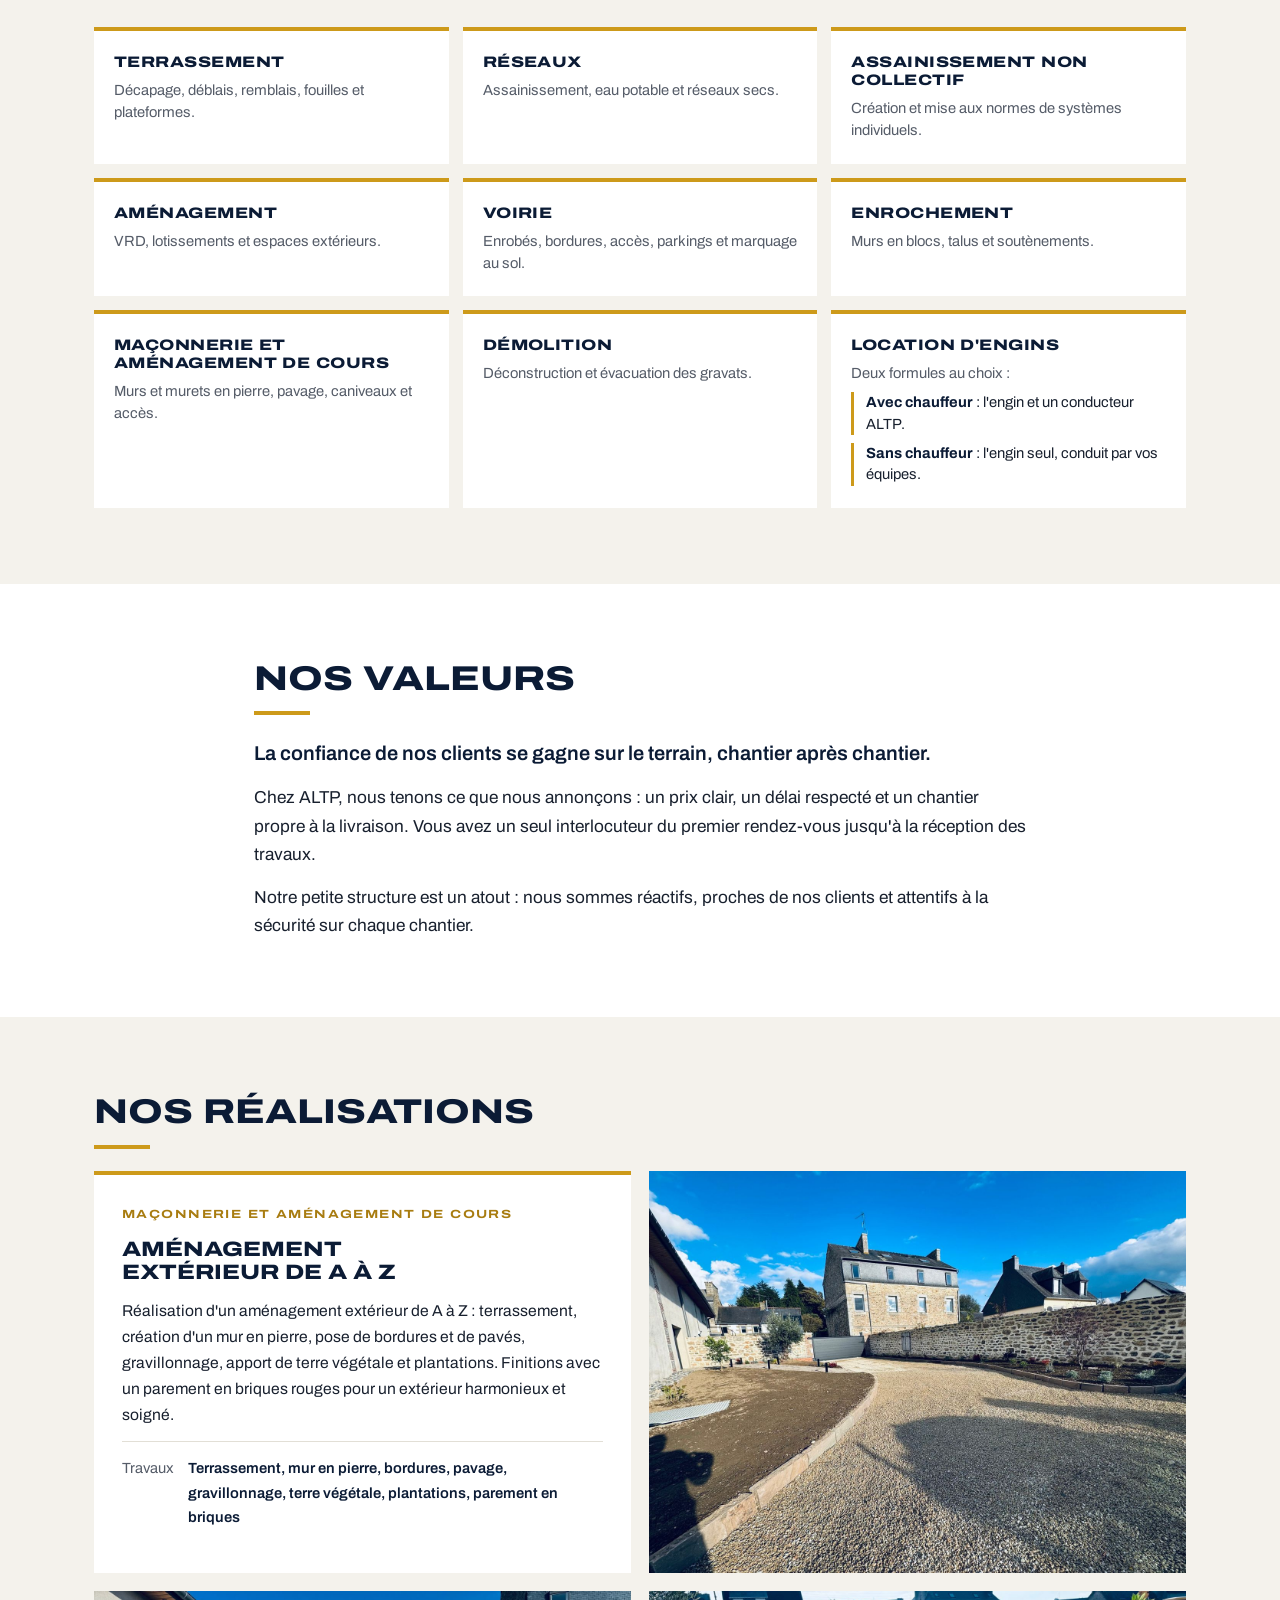
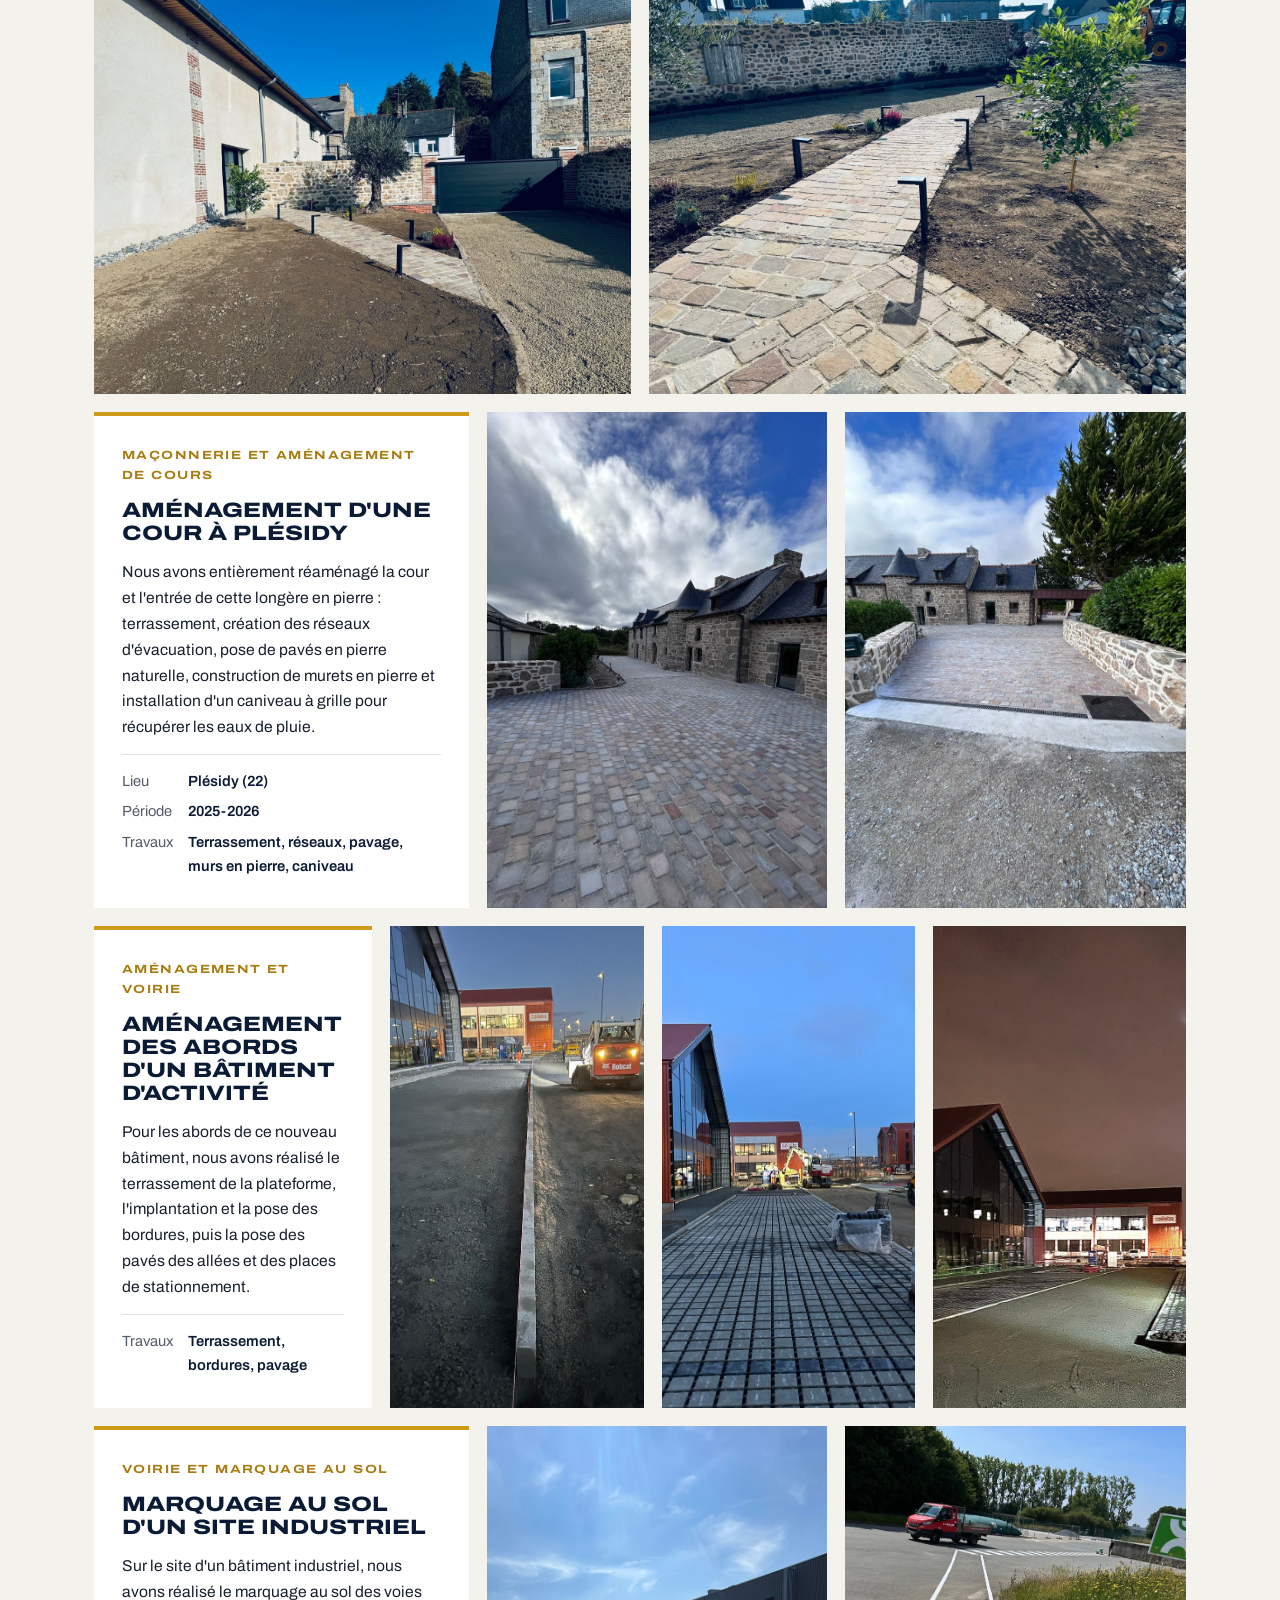
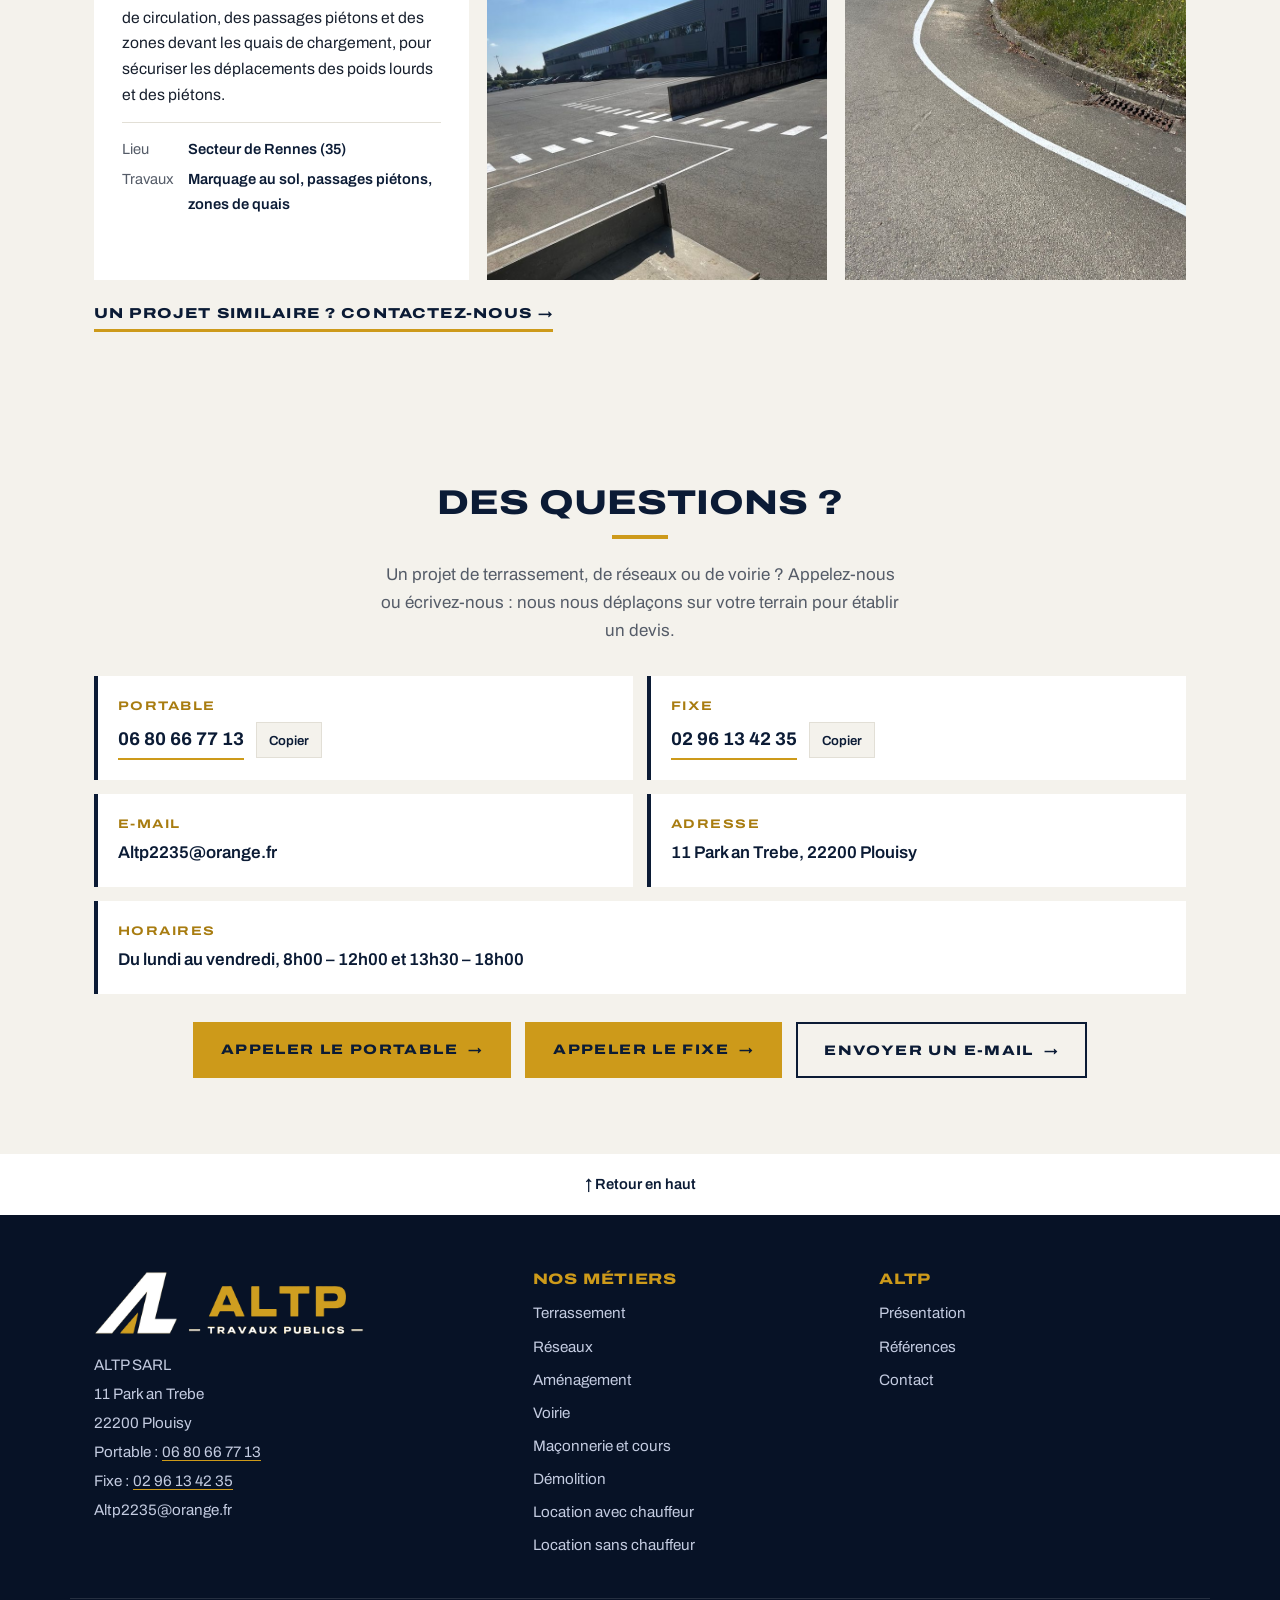
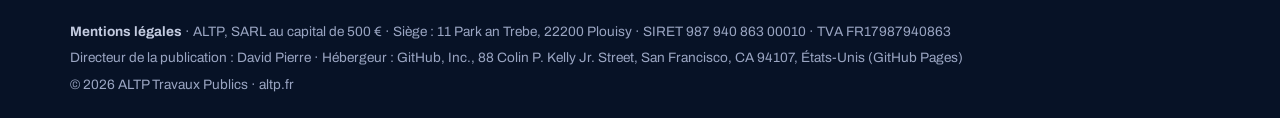
==== commit f04682b0: "Bouton Contacter en haut de page Co-Authored-By: Claude Opus 5.5 <noreply@anthropic.com> Claude-Sess" ====
--- a/index.html
+++ b/index.html
@@ -181,7 +181,7 @@
 .copier.ok{background:var(--accent);border-color:var(--accent)}
 footer .adresse a{text-decoration:underline;text-decoration-color:var(--accent);text-underline-offset:3px}
 .tel-court{display:none}
-@media (max-width:980px){.nav-tel{padding:10px 14px;font-size:.8rem}.tel-long{display:none}.tel-court{display:inline}}
+@media (max-width:980px){.nav-tel{padding:10px 14px;font-size:.8rem}}
 @media (max-width:620px){.nav{gap:10px}.logo img{height:42px}.nav-tel{margin-left:auto}}
 
 /* Pied de page */
@@ -266,7 +266,7 @@
 .dots{position:absolute;z-index:3;bottom:22px;left:50%;transform:translateX(-50%);display:flex;gap:8px}
 .dot{width:28px;height:5px;border:0;padding:0;background:rgba(255,255,255,.45);cursor:pointer}
 .dot.actif{background:var(--accent)}
-.real{scroll-margin-top:110px}
+.real,#contact{scroll-margin-top:100px}
 @media (max-width:620px){.fleche{display:none}.legende{bottom:44px}.diapo{height:72vw}}
 @media (prefers-reduced-motion:reduce){.slide,.slide img{transition:none}.slide.actif img{transform:none}}
 </style>
@@ -300,7 +300,7 @@
       <li><a href="#realisations">Références</a></li>
       <li><a href="#contact">Contact</a></li>
     </ul>
-    <a class="btn nav-tel" href="tel:+33680667713" aria-label="Appeler le 06 80 66 77 13"><span class="tel-long">06 80 66 77 13</span><span class="tel-court">Appeler</span></a>
+    <a class="btn nav-tel" href="#contact">Contacter</a>
     <button class="burger" type="button" id="burger" aria-expanded="false">Menu</button>
   </div>
 </header>
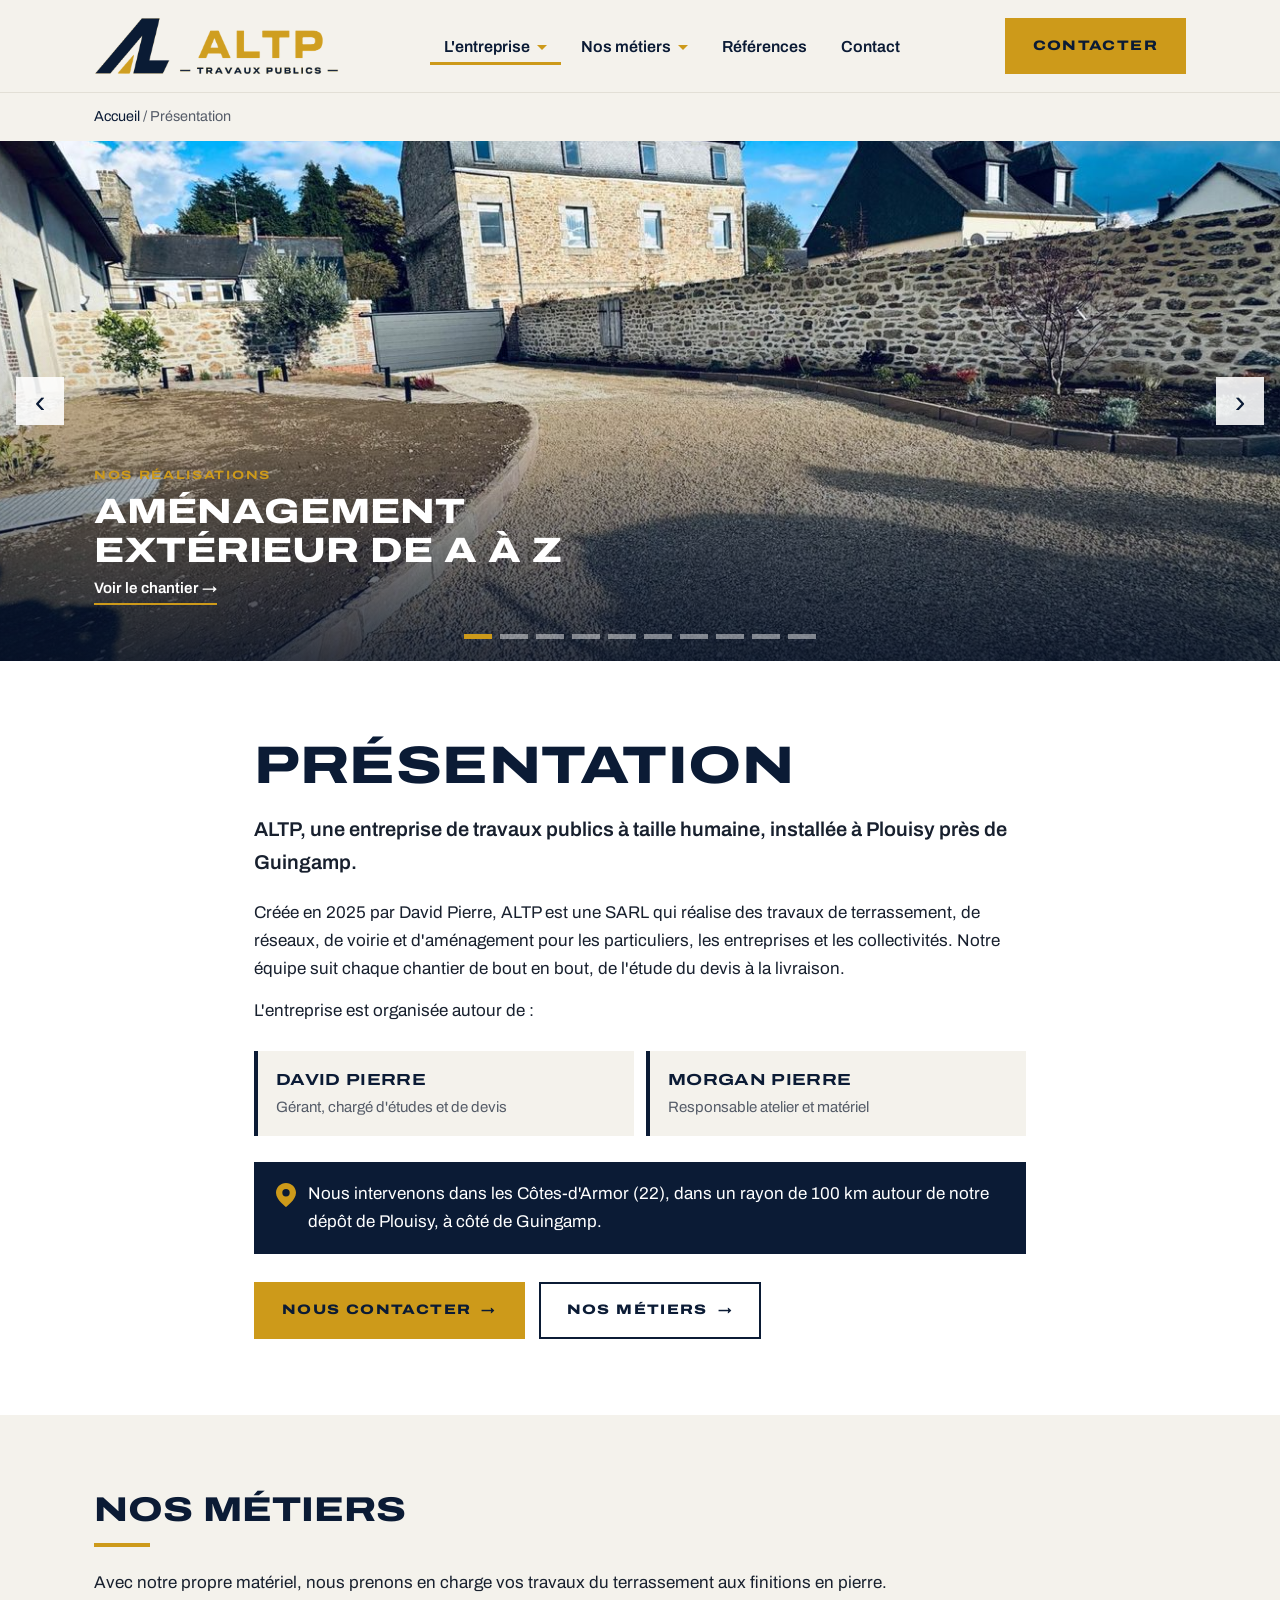
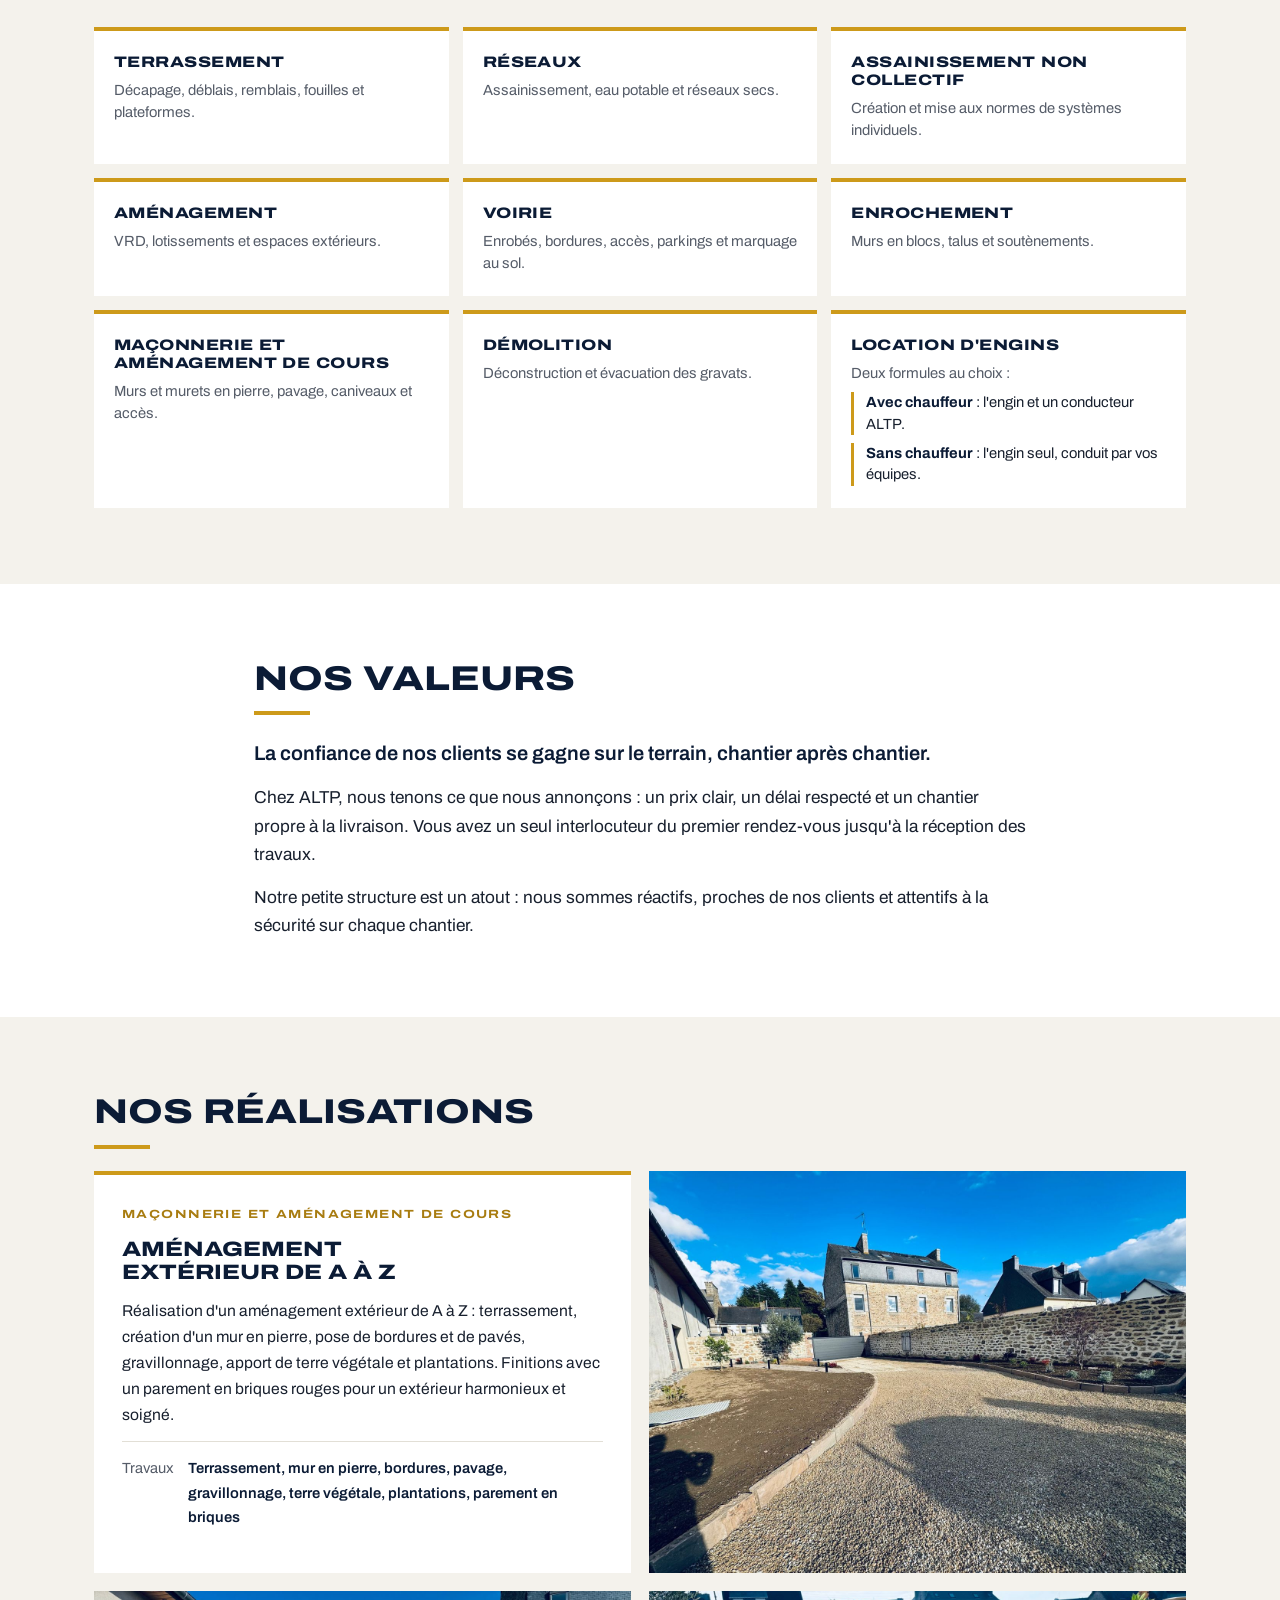
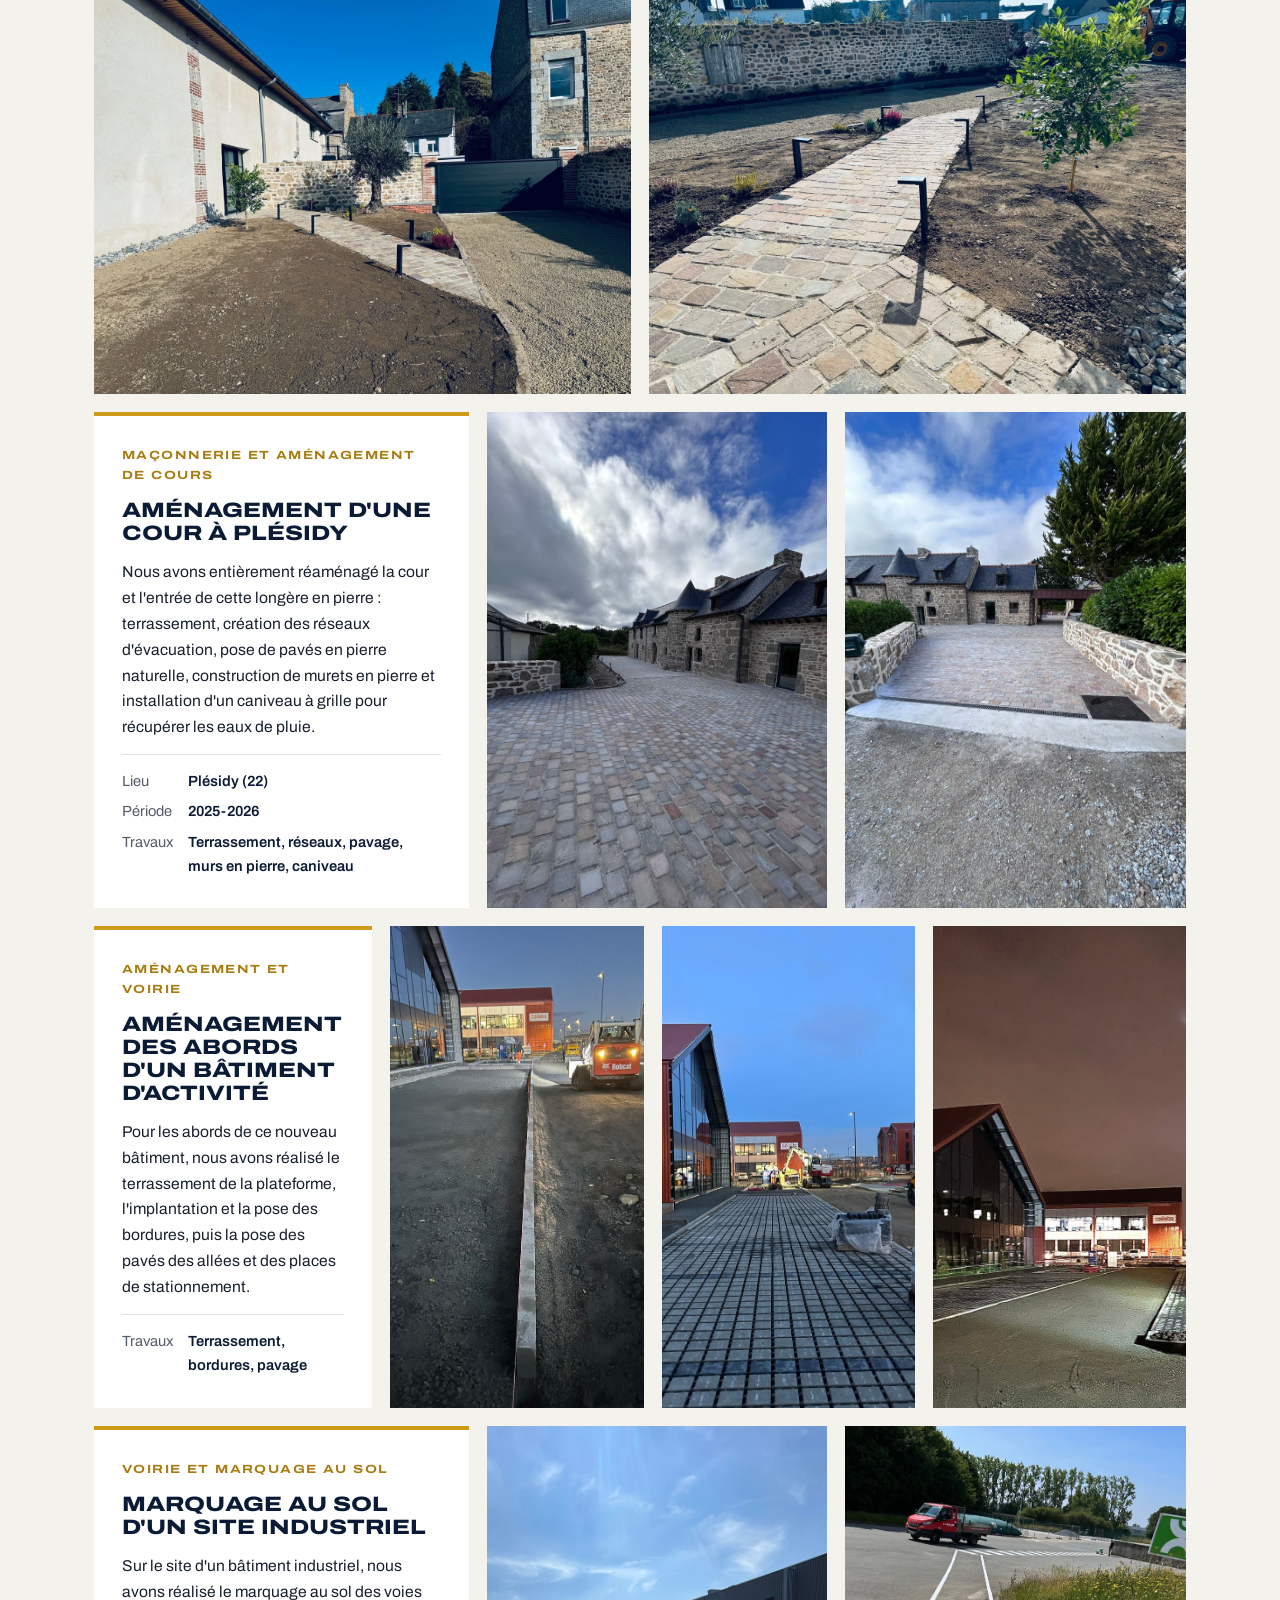
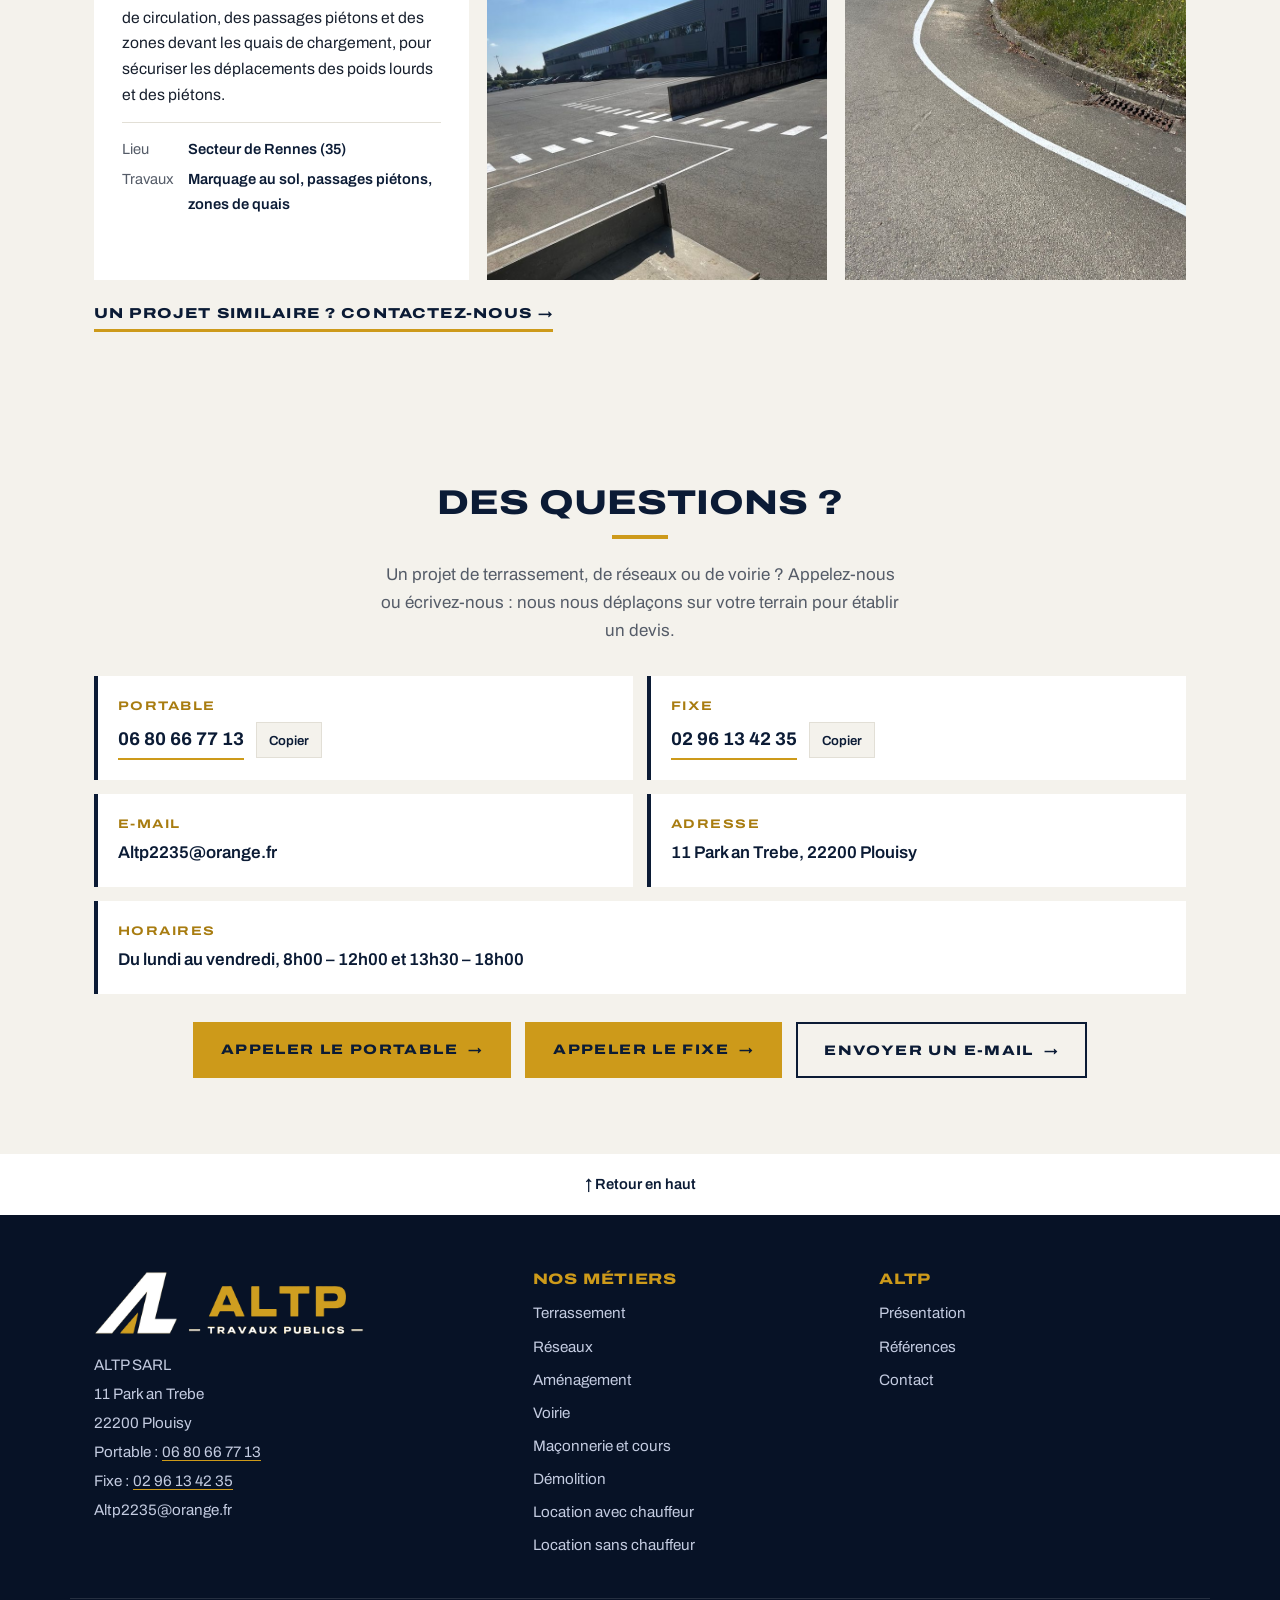
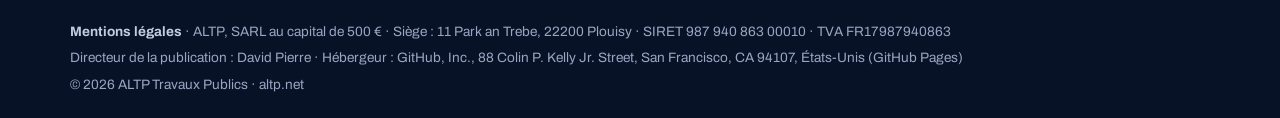
==== commit fc9e999a: "Adresse du site : altp.net Co-Authored-By: Claude Opus 5.5 <noreply@anthropic.com> Claude-Session: h" ====
--- a/index.html
+++ b/index.html
@@ -5,12 +5,12 @@
 <meta name="viewport" content="width=device-width, initial-scale=1">
 <title>ALTP Travaux Publics</title>
 <meta name="description" content="ALTP, entreprise de travaux publics à Plouisy près de Guingamp (Côtes-d'Armor) : terrassement, réseaux, assainissement, voirie, aménagement de cours, enrochement, démolition et location d'engins avec chauffeur ou sans chauffeur.">
-<link rel="canonical" href="https://altp-2235.github.io/Site-ALTP/">
+<link rel="canonical" href="https://altp.net/">
 <meta property="og:type" content="website">
 <meta property="og:title" content="ALTP Travaux Publics – Plouisy, Guingamp (22)">
 <meta property="og:description" content="Terrassement, réseaux, voirie et aménagement de cours dans les Côtes-d'Armor.">
-<meta property="og:url" content="https://altp-2235.github.io/Site-ALTP/">
-<meta property="og:image" content="https://altp-2235.github.io/Site-ALTP/exterieur-cour.jpg">
+<meta property="og:url" content="https://altp.net/">
+<meta property="og:image" content="https://altp.net/exterieur-cour.jpg">
 <meta property="og:locale" content="fr_FR">
 <link rel="icon" href="logo.png">
 <script type="application/ld+json">
@@ -19,9 +19,9 @@
   "@type": "GeneralContractor",
   "name": "ALTP Travaux Publics",
   "legalName": "ALTP",
-  "url": "https://altp-2235.github.io/Site-ALTP/",
-  "logo": "https://altp-2235.github.io/Site-ALTP/logo.png",
-  "image": "https://altp-2235.github.io/Site-ALTP/plesidy-cour.jpg",
+  "url": "https://altp.net/",
+  "logo": "https://altp.net/logo.png",
+  "image": "https://altp.net/plesidy-cour.jpg",
   "telephone": ["+33680667713", "+33296134235"],
   "email": "Altp2235@orange.fr",
   "address": {
@@ -528,7 +528,7 @@
   <div class="wrap legal-bloc" id="mentions">
     <span><b>Mentions légales</b> · ALTP, SARL au capital de 500 € · Siège : 11 Park an Trebe, 22200 Plouisy · SIRET 987 940 863 00010 · TVA FR17987940863</span>
     <span>Directeur de la publication : David Pierre · Hébergeur : GitHub, Inc., 88 Colin P. Kelly Jr. Street, San Francisco, CA 94107, États-Unis (GitHub Pages)</span>
-    <span>© 2026 ALTP Travaux Publics · altp.fr</span>
+    <span>© 2026 ALTP Travaux Publics · altp.net</span>
   </div>
 </footer>
 
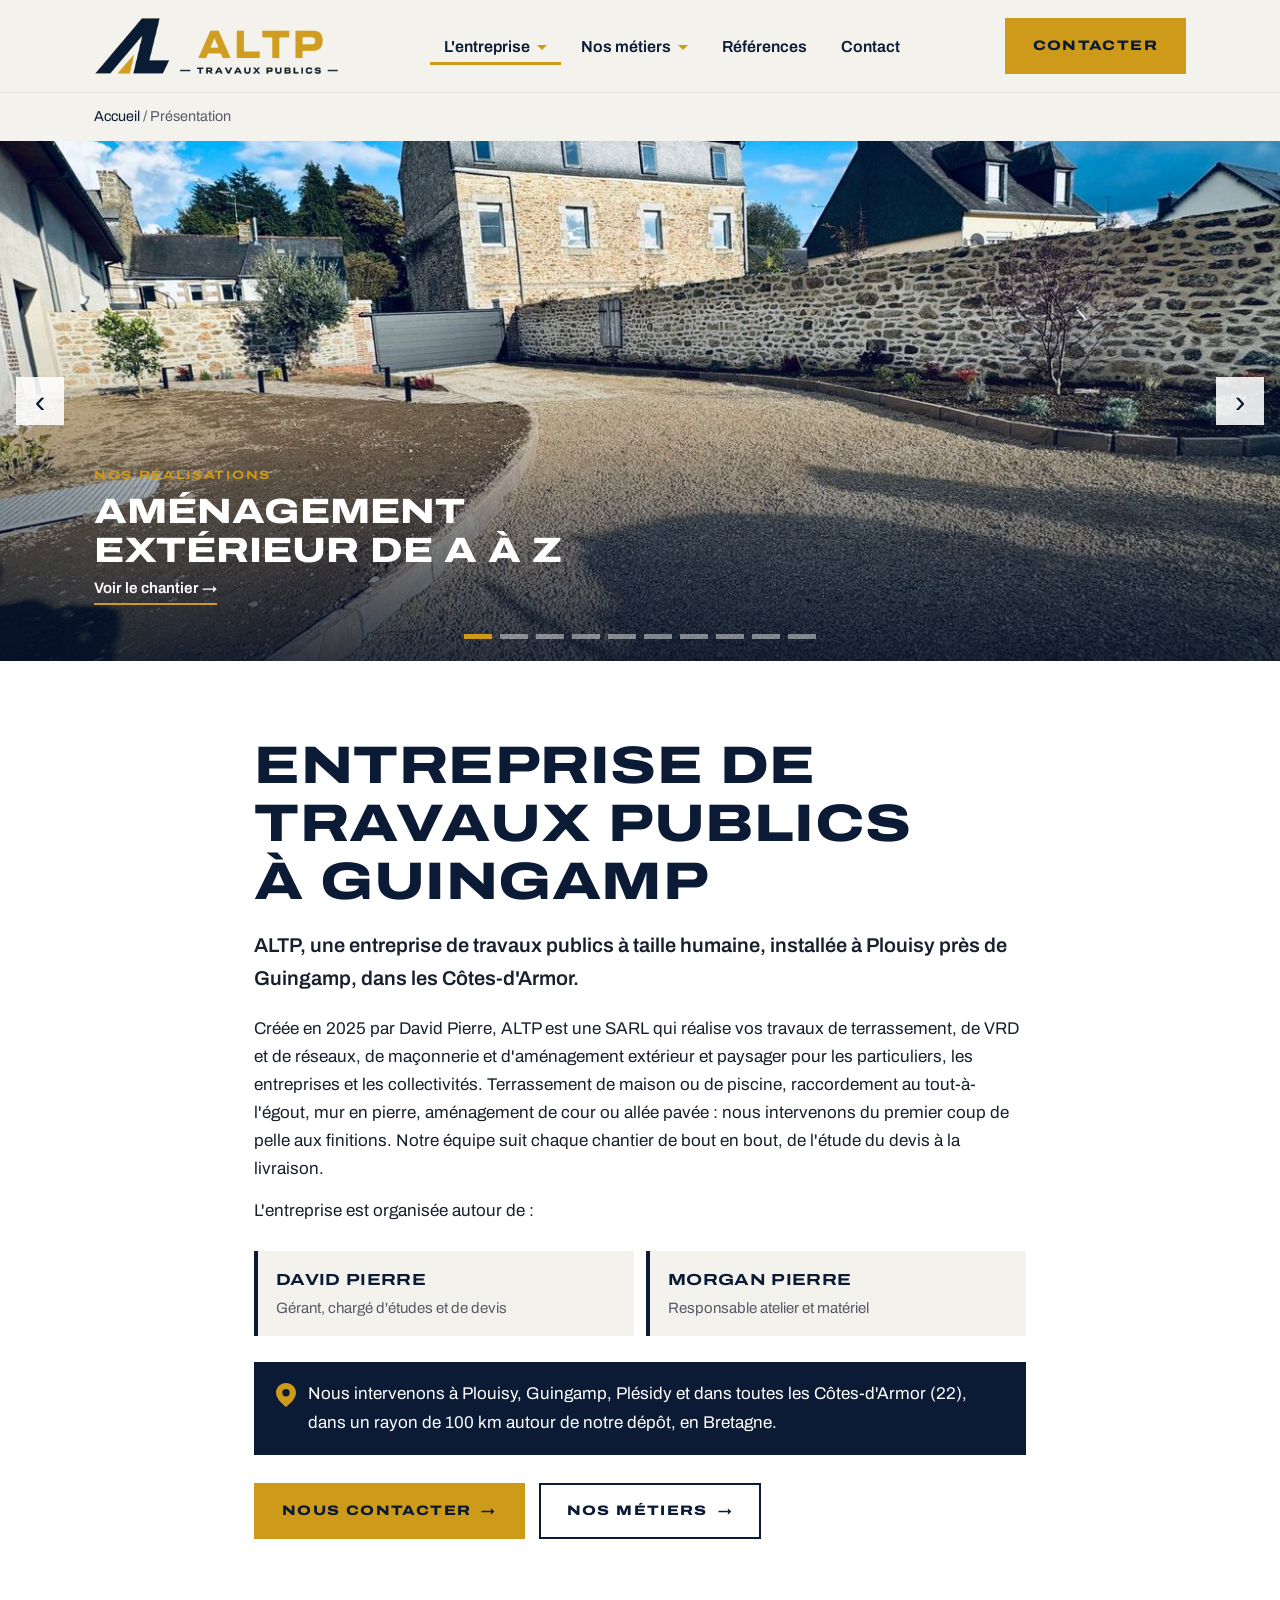
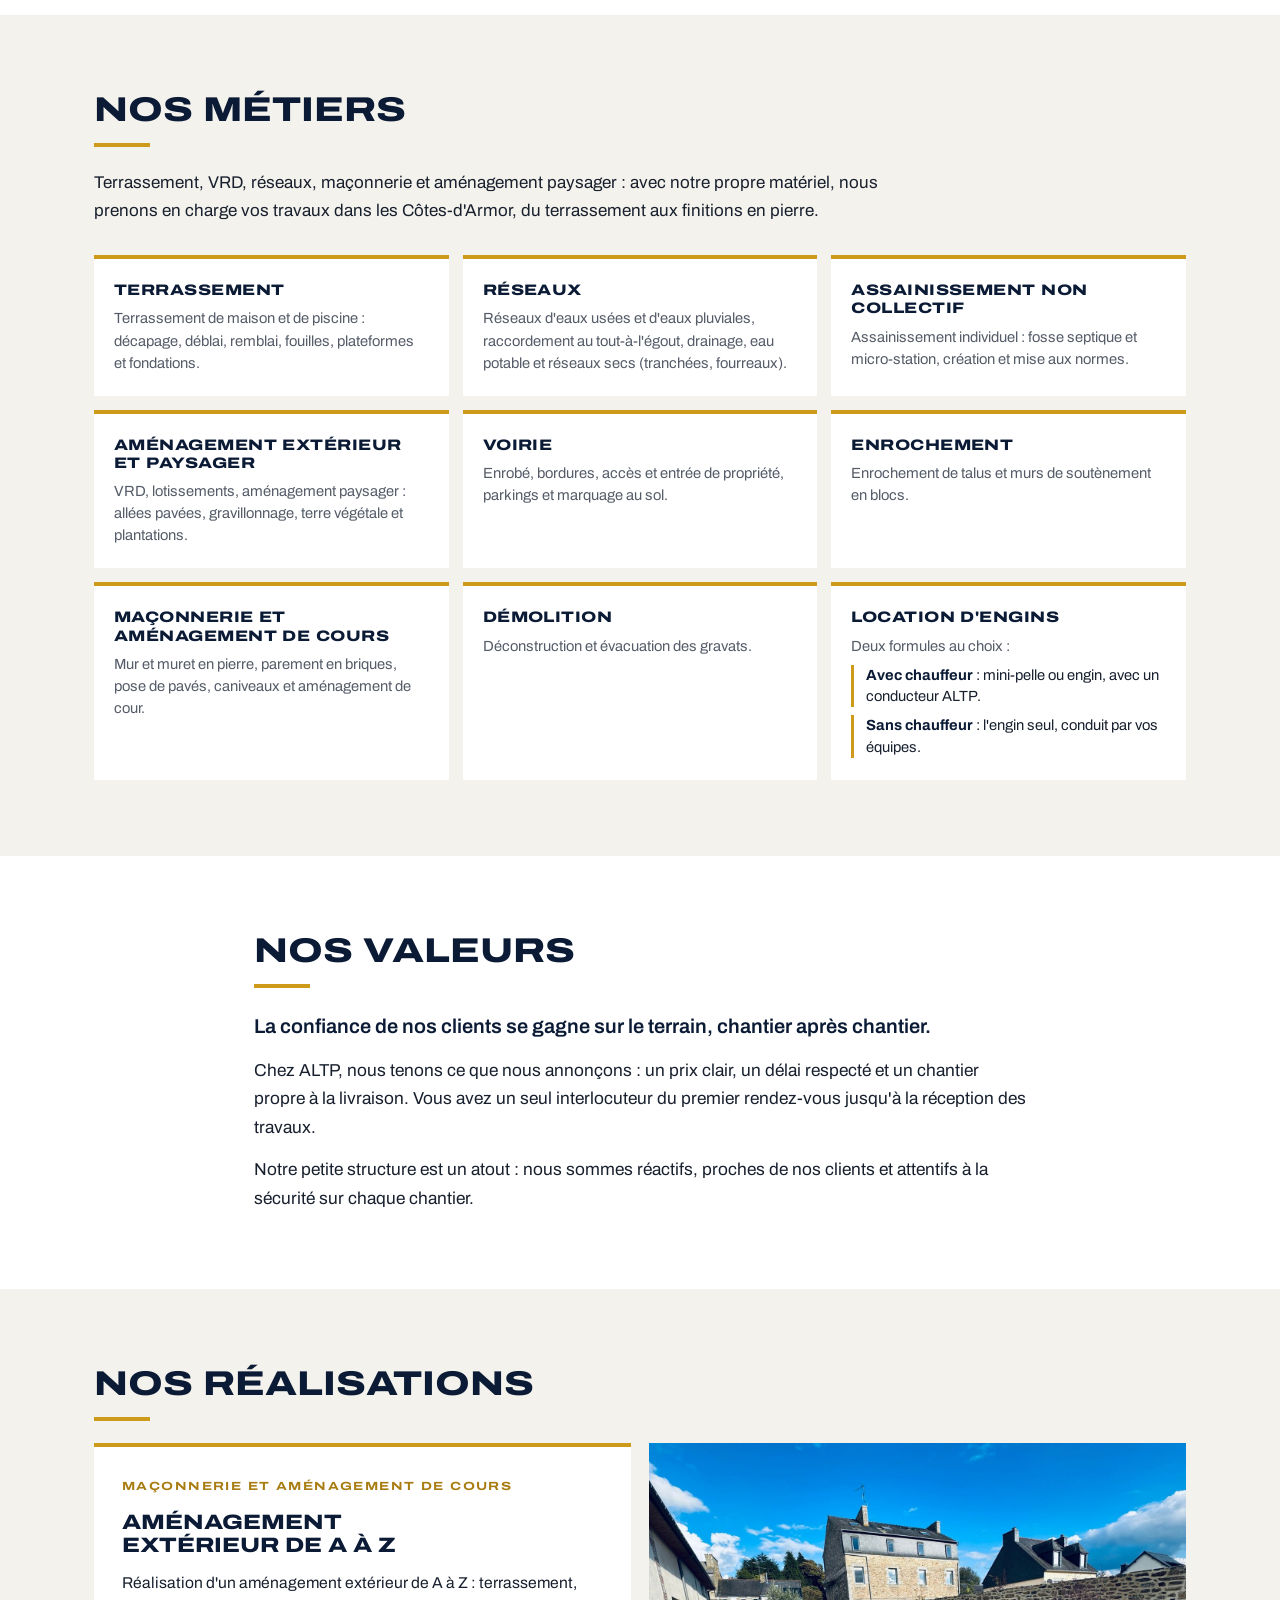
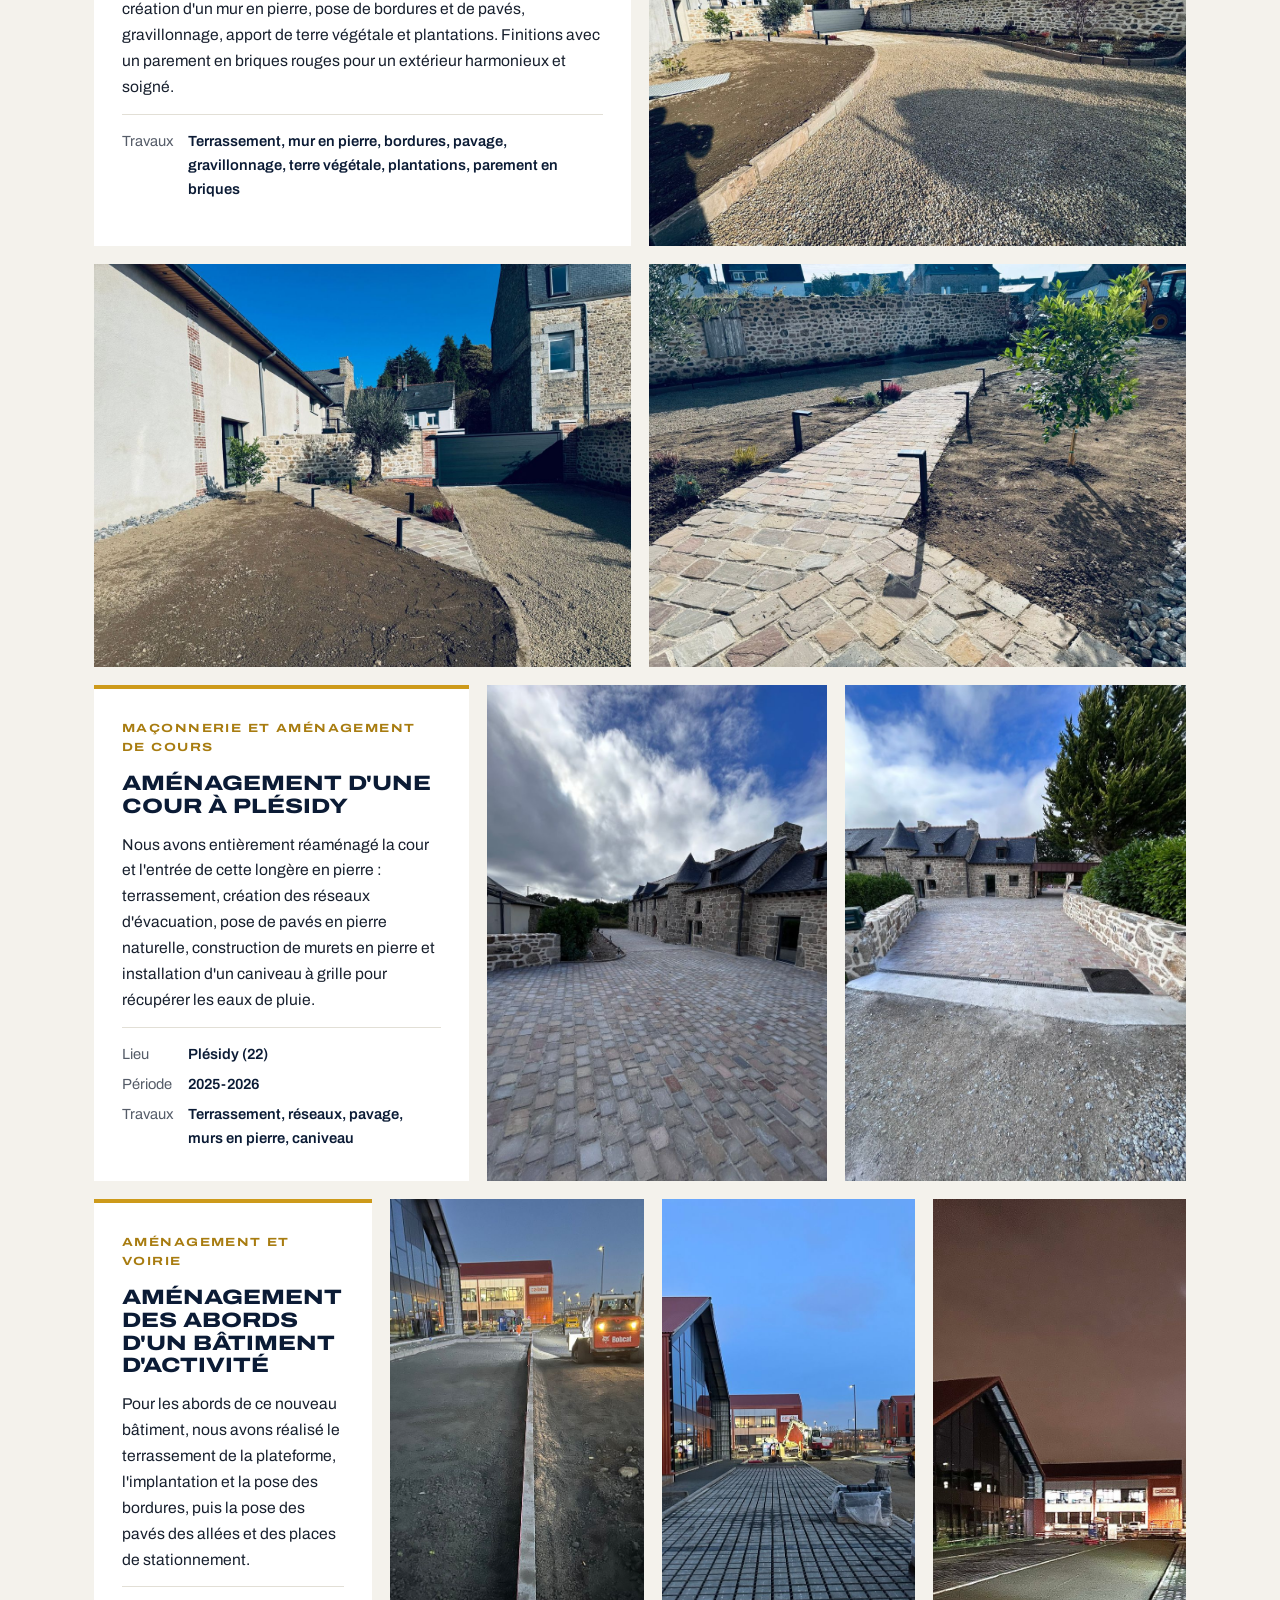
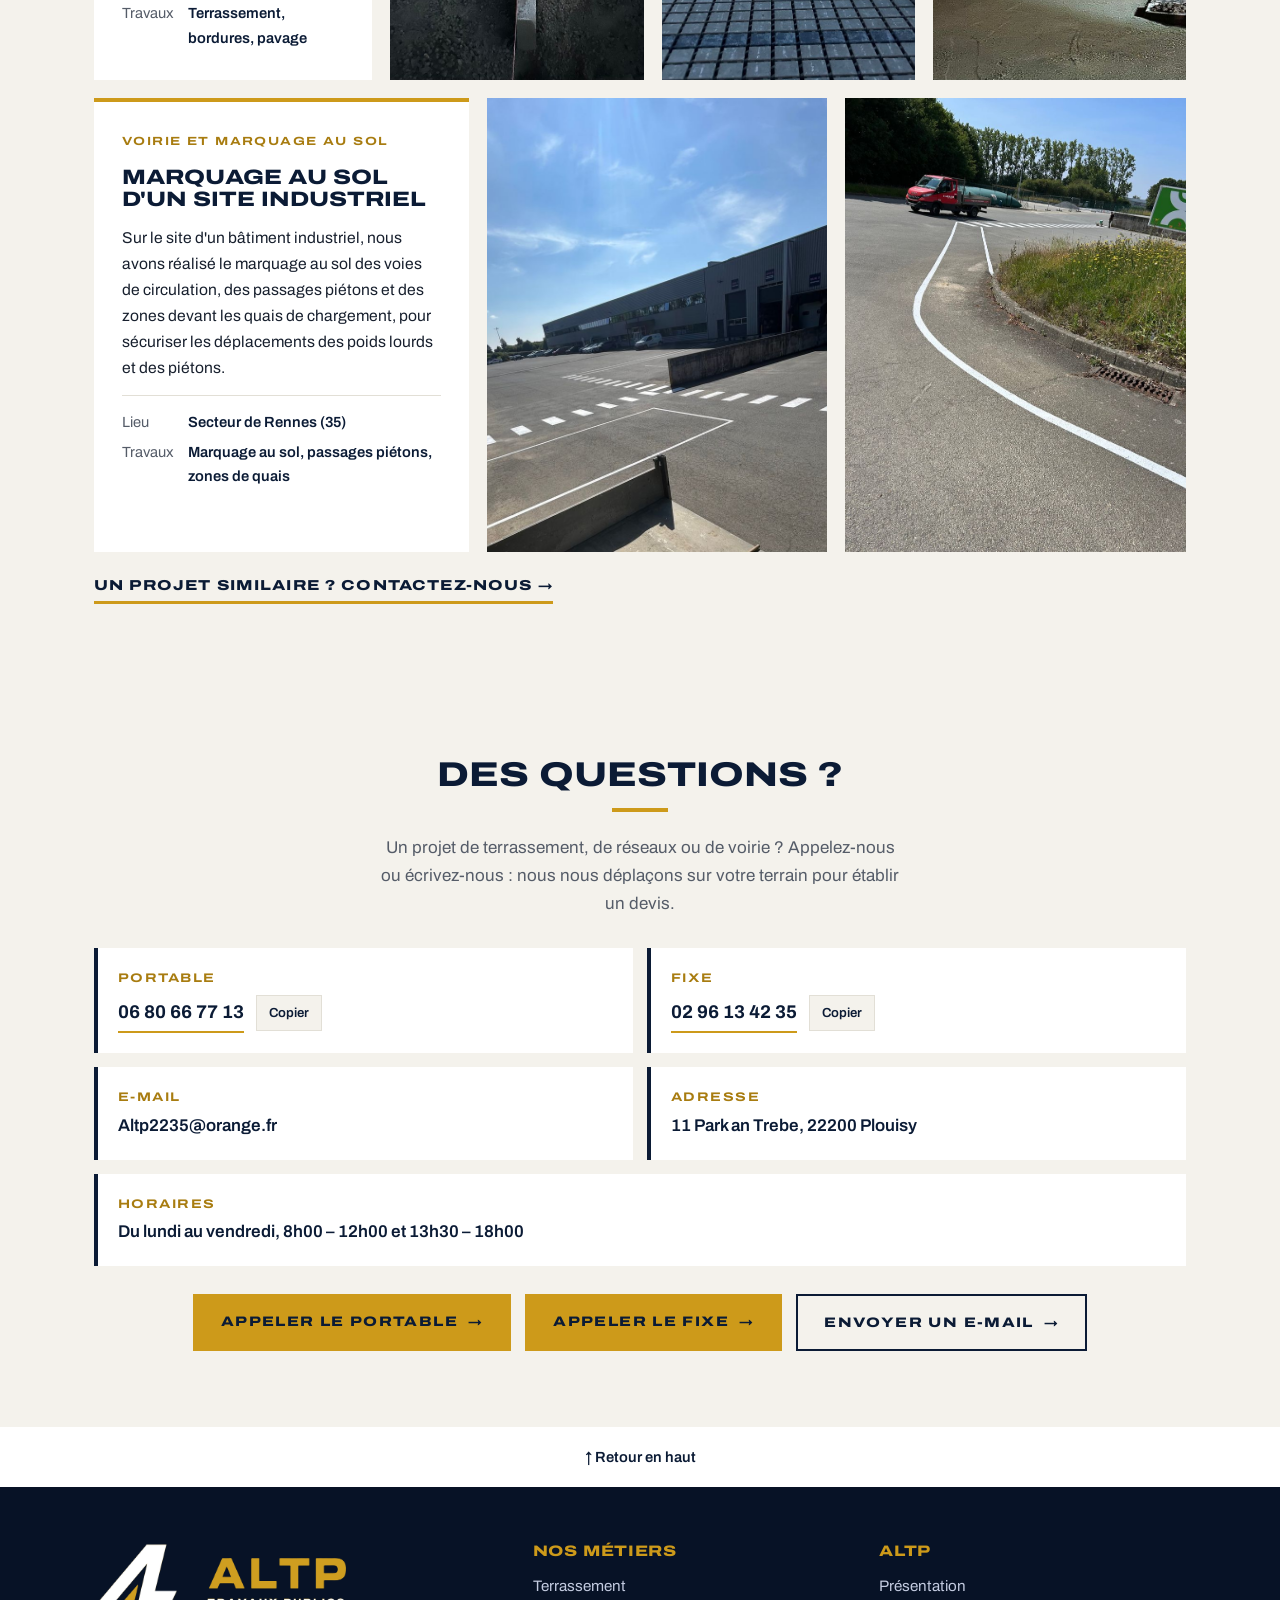
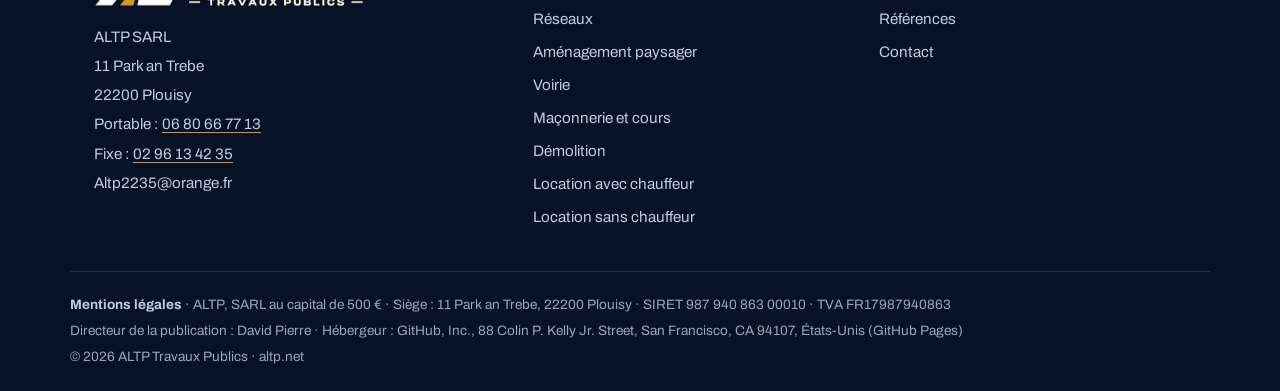
==== commit e6f2432d: "Référencement : intégration des mots-clés Co-Authored-By: Claude Opus 5.5 <noreply@anthropic.com> Cl" ====
--- a/index.html
+++ b/index.html
@@ -3,12 +3,12 @@
 <head>
 <meta charset="utf-8">
 <meta name="viewport" content="width=device-width, initial-scale=1">
-<title>ALTP Travaux Publics</title>
-<meta name="description" content="ALTP, entreprise de travaux publics à Plouisy près de Guingamp (Côtes-d'Armor) : terrassement, réseaux, assainissement, voirie, aménagement de cours, enrochement, démolition et location d'engins avec chauffeur ou sans chauffeur.">
+<title>ALTP Travaux Publics – Terrassement, VRD, maçonnerie à Guingamp (22)</title>
+<meta name="description" content="ALTP, entreprise de travaux publics à Plouisy près de Guingamp (Côtes-d'Armor) : terrassement de maison et de piscine, VRD, réseaux et assainissement, maçonnerie et murs en pierre, aménagement de cour et aménagement paysager, location de mini-pelle avec ou sans chauffeur.">
 <link rel="canonical" href="https://altp.net/">
 <meta property="og:type" content="website">
-<meta property="og:title" content="ALTP Travaux Publics – Plouisy, Guingamp (22)">
-<meta property="og:description" content="Terrassement, réseaux, voirie et aménagement de cours dans les Côtes-d'Armor.">
+<meta property="og:title" content="ALTP Travaux Publics – Terrassement, VRD et maçonnerie à Guingamp (22)">
+<meta property="og:description" content="Entreprise de travaux publics dans les Côtes-d'Armor : terrassement, réseaux, maçonnerie, aménagement de cour et aménagement paysager.">
 <meta property="og:url" content="https://altp.net/">
 <meta property="og:image" content="https://altp.net/exterieur-cour.jpg">
 <meta property="og:locale" content="fr_FR">
@@ -32,7 +32,9 @@
     "addressRegion": "Bretagne",
     "addressCountry": "FR"
   },
-  "areaServed": "Côtes-d'Armor",
+  "description": "Entreprise de travaux publics à Plouisy près de Guingamp : terrassement, VRD, réseaux, assainissement, maçonnerie, aménagement extérieur et paysager, location d'engins.",
+  "areaServed": ["Plouisy", "Guingamp", "Plésidy", "Côtes-d'Armor", "Bretagne"],
+  "knowsAbout": ["Travaux publics", "Terrassement", "Terrassement de maison", "Terrassement de piscine", "VRD", "Voirie", "Enrobé", "Bordures", "Marquage au sol", "Réseaux eaux usées et eaux pluviales", "Raccordement tout-à-l'égout", "Assainissement non collectif", "Fosse septique", "Micro-station", "Drainage", "Réseaux secs", "Maçonnerie", "Mur en pierre", "Parement en briques", "Enrochement", "Mur de soutènement", "Aménagement de cour", "Aménagement paysager", "Allée pavée", "Gravillonnage", "Démolition", "Location de mini-pelle avec chauffeur", "Location d'engins sans chauffeur"],
   "openingHoursSpecification": [
     {"@type": "OpeningHoursSpecification", "dayOfWeek": ["Monday","Tuesday","Wednesday","Thursday","Friday"], "opens": "08:00", "closes": "12:00"},
     {"@type": "OpeningHoursSpecification", "dayOfWeek": ["Monday","Tuesday","Wednesday","Thursday","Friday"], "opens": "13:30", "closes": "18:00"}
@@ -289,7 +291,7 @@
         <ul class="sous">
           <li><a href="#metiers">Terrassement</a></li>
           <li><a href="#metiers">Réseaux</a></li>
-          <li><a href="#metiers">Aménagement</a></li>
+          <li><a href="#metiers">Aménagement paysager</a></li>
           <li><a href="#metiers">Voirie</a></li>
           <li><a href="#metiers">Maçonnerie et cours</a></li>
           <li><a href="#metiers">Démolition</a></li>
@@ -311,19 +313,19 @@
 
 <div class="diapo" id="diapo" aria-roledescription="carrousel" aria-label="Photos de nos chantiers">
     <a class="slide actif" href="#real-exterieur" aria-label="Aménagement extérieur de A à Z : voir la réalisation">
-      <img src="exterieur-cour.jpg" alt="Cour gravillonnée bordée d'un mur en pierre">
+      <img src="exterieur-cour.jpg" alt="Aménagement de cour gravillonnée et mur en pierre près de Guingamp">
       <span class="legende"><span class="leg-cat">Nos réalisations</span><span class="leg-titre">Aménagement extérieur de A à Z</span><span class="leg-lien">Voir le chantier →</span></span>
     </a>
     <a class="slide" href="#real-exterieur" aria-label="Aménagement extérieur de A à Z : voir la réalisation" aria-hidden="true" tabindex="-1">
-      <img src="exterieur-allee.jpg" alt="Allée en pavés de pierre naturelle" loading="lazy">
+      <img src="exterieur-allee.jpg" alt="Allée pavée en pierre naturelle, aménagement paysager" loading="lazy">
       <span class="legende"><span class="leg-cat">Nos réalisations</span><span class="leg-titre">Aménagement extérieur de A à Z</span><span class="leg-lien">Voir le chantier →</span></span>
     </a>
     <a class="slide" href="#real-exterieur" aria-label="Aménagement extérieur de A à Z : voir la réalisation" aria-hidden="true" tabindex="-1">
-      <img src="exterieur-mur.jpg" alt="Allée pavée et parement en briques rouges" loading="lazy">
+      <img src="exterieur-mur.jpg" alt="Allée pavée et parement en briques rouges, maçonnerie" loading="lazy">
       <span class="legende"><span class="leg-cat">Nos réalisations</span><span class="leg-titre">Aménagement extérieur de A à Z</span><span class="leg-lien">Voir le chantier →</span></span>
     </a>
     <a class="slide" href="#real-plesidy" aria-label="Aménagement d'une cour à Plésidy : voir la réalisation" aria-hidden="true" tabindex="-1">
-      <img src="plesidy-cour.jpg" alt="Cour pavée devant une longère en pierre" loading="lazy">
+      <img src="plesidy-cour.jpg" alt="Aménagement de cour pavée à Plésidy, Côtes-d'Armor" loading="lazy">
       <span class="legende"><span class="leg-cat">Nos réalisations</span><span class="leg-titre">Aménagement d'une cour à Plésidy</span><span class="leg-lien">Voir le chantier →</span></span>
     </a>
     <a class="slide" href="#real-abords" aria-label="Abords d'un bâtiment d'activité : voir la réalisation" aria-hidden="true" tabindex="-1">
@@ -339,7 +341,7 @@
       <span class="legende"><span class="leg-cat">Nos réalisations</span><span class="leg-titre">Aménagement d'une cour à Plésidy</span><span class="leg-lien">Voir le chantier →</span></span>
     </a>
     <a class="slide" href="#real-abords" aria-label="Abords d'un bâtiment d'activité : voir la réalisation" aria-hidden="true" tabindex="-1">
-      <img src="zone-bordures.jpg" alt="Terrassement et pose de bordures" loading="lazy">
+      <img src="zone-bordures.jpg" alt="Terrassement et pose de bordures, VRD" loading="lazy">
       <span class="legende"><span class="leg-cat">Nos réalisations</span><span class="leg-titre">Abords d'un bâtiment d'activité</span><span class="leg-lien">Voir le chantier →</span></span>
     </a>
     <a class="slide" href="#real-marquage" aria-label="Marquage au sol d'un site industriel : voir la réalisation" aria-hidden="true" tabindex="-1">
@@ -358,9 +360,9 @@
 <main id="contenu">
 <section>
   <div class="wrap etroit texte">
-    <h1>Présentation</h1>
-    <p class="chapo">ALTP, une entreprise de travaux publics à taille humaine, installée à Plouisy près de Guingamp.</p>
-    <p>Créée en 2025 par David Pierre, ALTP est une SARL qui réalise des travaux de terrassement, de réseaux, de voirie et d'aménagement pour les particuliers, les entreprises et les collectivités. Notre équipe suit chaque chantier de bout en bout, de l'étude du devis à la livraison.</p>
+    <h1>Entreprise de travaux publics à Guingamp</h1>
+    <p class="chapo">ALTP, une entreprise de travaux publics à taille humaine, installée à Plouisy près de Guingamp, dans les Côtes-d'Armor.</p>
+    <p>Créée en 2025 par David Pierre, ALTP est une SARL qui réalise vos travaux de terrassement, de VRD et de réseaux, de maçonnerie et d'aménagement extérieur et paysager pour les particuliers, les entreprises et les collectivités. Terrassement de maison ou de piscine, raccordement au tout-à-l'égout, mur en pierre, aménagement de cour ou allée pavée : nous intervenons du premier coup de pelle aux finitions. Notre équipe suit chaque chantier de bout en bout, de l'étude du devis à la livraison.</p>
     <p>L'entreprise est organisée autour de :</p>
     <ul class="equipe">
       <li><b>David Pierre</b><span>Gérant, chargé d'études et de devis</span></li>
@@ -368,7 +370,7 @@
     </ul>
     <div class="zone">
       <svg width="20" height="24" viewBox="0 0 20 24" aria-hidden="true"><path d="M10 0C4.5 0 0 4.4 0 9.8 0 17 10 24 10 24s10-7 10-14.2C20 4.4 15.5 0 10 0zm0 13.5a3.7 3.7 0 1 1 0-7.4 3.7 3.7 0 0 1 0 7.4z" fill="#cd9a1a"/></svg>
-      <span>Nous intervenons dans les Côtes-d'Armor (22), dans un rayon de 100 km autour de notre dépôt de Plouisy, à côté de Guingamp.</span>
+      <span>Nous intervenons à Plouisy, Guingamp, Plésidy et dans toutes les Côtes-d'Armor (22), dans un rayon de 100 km autour de notre dépôt, en Bretagne.</span>
     </div>
     <div class="boutons">
       <a class="btn" href="#contact">Nous contacter <span class="fl">→</span></a>
@@ -381,19 +383,19 @@
   <div class="wrap">
     <div class="etroit texte" style="margin:0">
       <h2>Nos métiers</h2>
-      <p>Avec notre propre matériel, nous prenons en charge vos travaux du terrassement aux finitions en pierre.</p>
+      <p>Terrassement, VRD, réseaux, maçonnerie et aménagement paysager : avec notre propre matériel, nous prenons en charge vos travaux dans les Côtes-d'Armor, du terrassement aux finitions en pierre.</p>
     </div>
     <ul class="metiers">
-      <li><span class="nom">Terrassement</span><span class="desc">Décapage, déblais, remblais, fouilles et plateformes.</span></li>
-      <li><span class="nom">Réseaux</span><span class="desc">Assainissement, eau potable et réseaux secs.</span></li>
-      <li><span class="nom">Assainissement non collectif</span><span class="desc">Création et mise aux normes de systèmes individuels.</span></li>
-      <li><span class="nom">Aménagement</span><span class="desc">VRD, lotissements et espaces extérieurs.</span></li>
-      <li><span class="nom">Voirie</span><span class="desc">Enrobés, bordures, accès, parkings et marquage au sol.</span></li>
-      <li><span class="nom">Enrochement</span><span class="desc">Murs en blocs, talus et soutènements.</span></li>
-      <li><span class="nom">Maçonnerie et aménagement de cours</span><span class="desc">Murs et murets en pierre, pavage, caniveaux et accès.</span></li>
+      <li><span class="nom">Terrassement</span><span class="desc">Terrassement de maison et de piscine : décapage, déblai, remblai, fouilles, plateformes et fondations.</span></li>
+      <li><span class="nom">Réseaux</span><span class="desc">Réseaux d'eaux usées et d'eaux pluviales, raccordement au tout-à-l'égout, drainage, eau potable et réseaux secs (tranchées, fourreaux).</span></li>
+      <li><span class="nom">Assainissement non collectif</span><span class="desc">Assainissement individuel : fosse septique et micro-station, création et mise aux normes.</span></li>
+      <li><span class="nom">Aménagement extérieur et paysager</span><span class="desc">VRD, lotissements, aménagement paysager : allées pavées, gravillonnage, terre végétale et plantations.</span></li>
+      <li><span class="nom">Voirie</span><span class="desc">Enrobé, bordures, accès et entrée de propriété, parkings et marquage au sol.</span></li>
+      <li><span class="nom">Enrochement</span><span class="desc">Enrochement de talus et murs de soutènement en blocs.</span></li>
+      <li><span class="nom">Maçonnerie et aménagement de cours</span><span class="desc">Mur et muret en pierre, parement en briques, pose de pavés, caniveaux et aménagement de cour.</span></li>
       <li><span class="nom">Démolition</span><span class="desc">Déconstruction et évacuation des gravats.</span></li>
       <li><span class="nom">Location d'engins</span><span class="desc">Deux formules au choix :</span>
-        <span class="formule"><b>Avec chauffeur</b> : l'engin et un conducteur ALTP.</span>
+        <span class="formule"><b>Avec chauffeur</b> : mini-pelle ou engin, avec un conducteur ALTP.</span>
         <span class="formule"><b>Sans chauffeur</b> : l'engin seul, conduit par vos équipes.</span></li>
     </ul>
   </div>
@@ -420,9 +422,9 @@
           <dt>Travaux</dt><dd>Terrassement, mur en pierre, bordures, pavage, gravillonnage, terre végétale, plantations, parement en briques</dd>
         </dl>
       </div>
-      <figure class="real-photo"><img src="exterieur-cour.jpg" alt="Cour gravillonnée bordée d'un mur en pierre et de massifs plantés" width="1400" height="1050" loading="lazy"></figure>
-      <figure class="real-photo"><img src="exterieur-mur.jpg" alt="Allée pavée avec bornes lumineuses, mur en pierre et parement en briques rouges" width="1400" height="1050" loading="lazy"></figure>
-      <figure class="real-photo"><img src="exterieur-allee.jpg" alt="Allée en pavés de pierre naturelle bordée de plantations" width="1400" height="1050" loading="lazy"></figure>
+      <figure class="real-photo"><img src="exterieur-cour.jpg" alt="Aménagement extérieur : cour gravillonnée, mur en pierre et plantations" width="1400" height="1050" loading="lazy"></figure>
+      <figure class="real-photo"><img src="exterieur-mur.jpg" alt="Allée pavée avec bornes lumineuses, maçonnerie en pierre et parement en briques rouges" width="1400" height="1050" loading="lazy"></figure>
+      <figure class="real-photo"><img src="exterieur-allee.jpg" alt="Pose de pavés en pierre naturelle et aménagement paysager" width="1400" height="1050" loading="lazy"></figure>
     </article>
     <article class="real" id="real-plesidy">
       <div class="real-texte">
@@ -508,7 +510,7 @@
       <ul>
         <li><a href="#metiers">Terrassement</a></li>
         <li><a href="#metiers">Réseaux</a></li>
-        <li><a href="#metiers">Aménagement</a></li>
+        <li><a href="#metiers">Aménagement paysager</a></li>
         <li><a href="#metiers">Voirie</a></li>
         <li><a href="#metiers">Maçonnerie et cours</a></li>
         <li><a href="#metiers">Démolition</a></li>
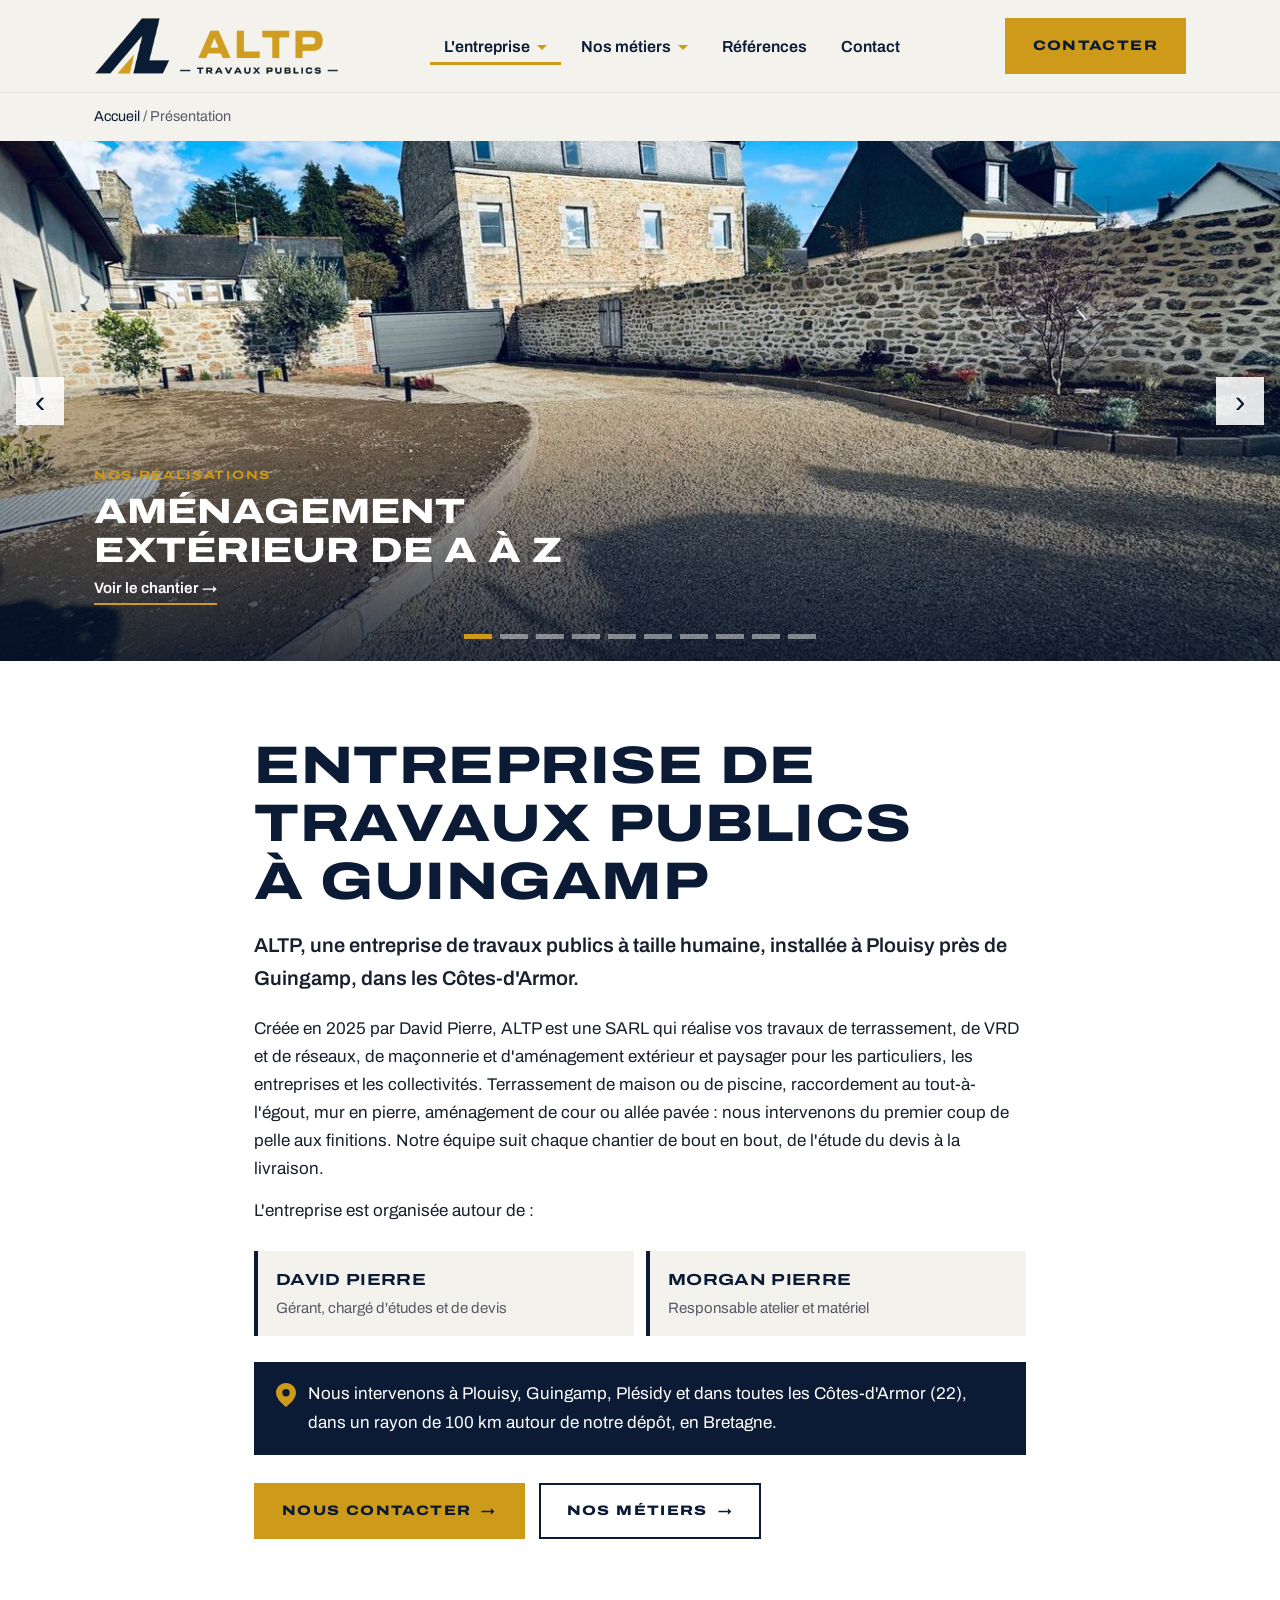
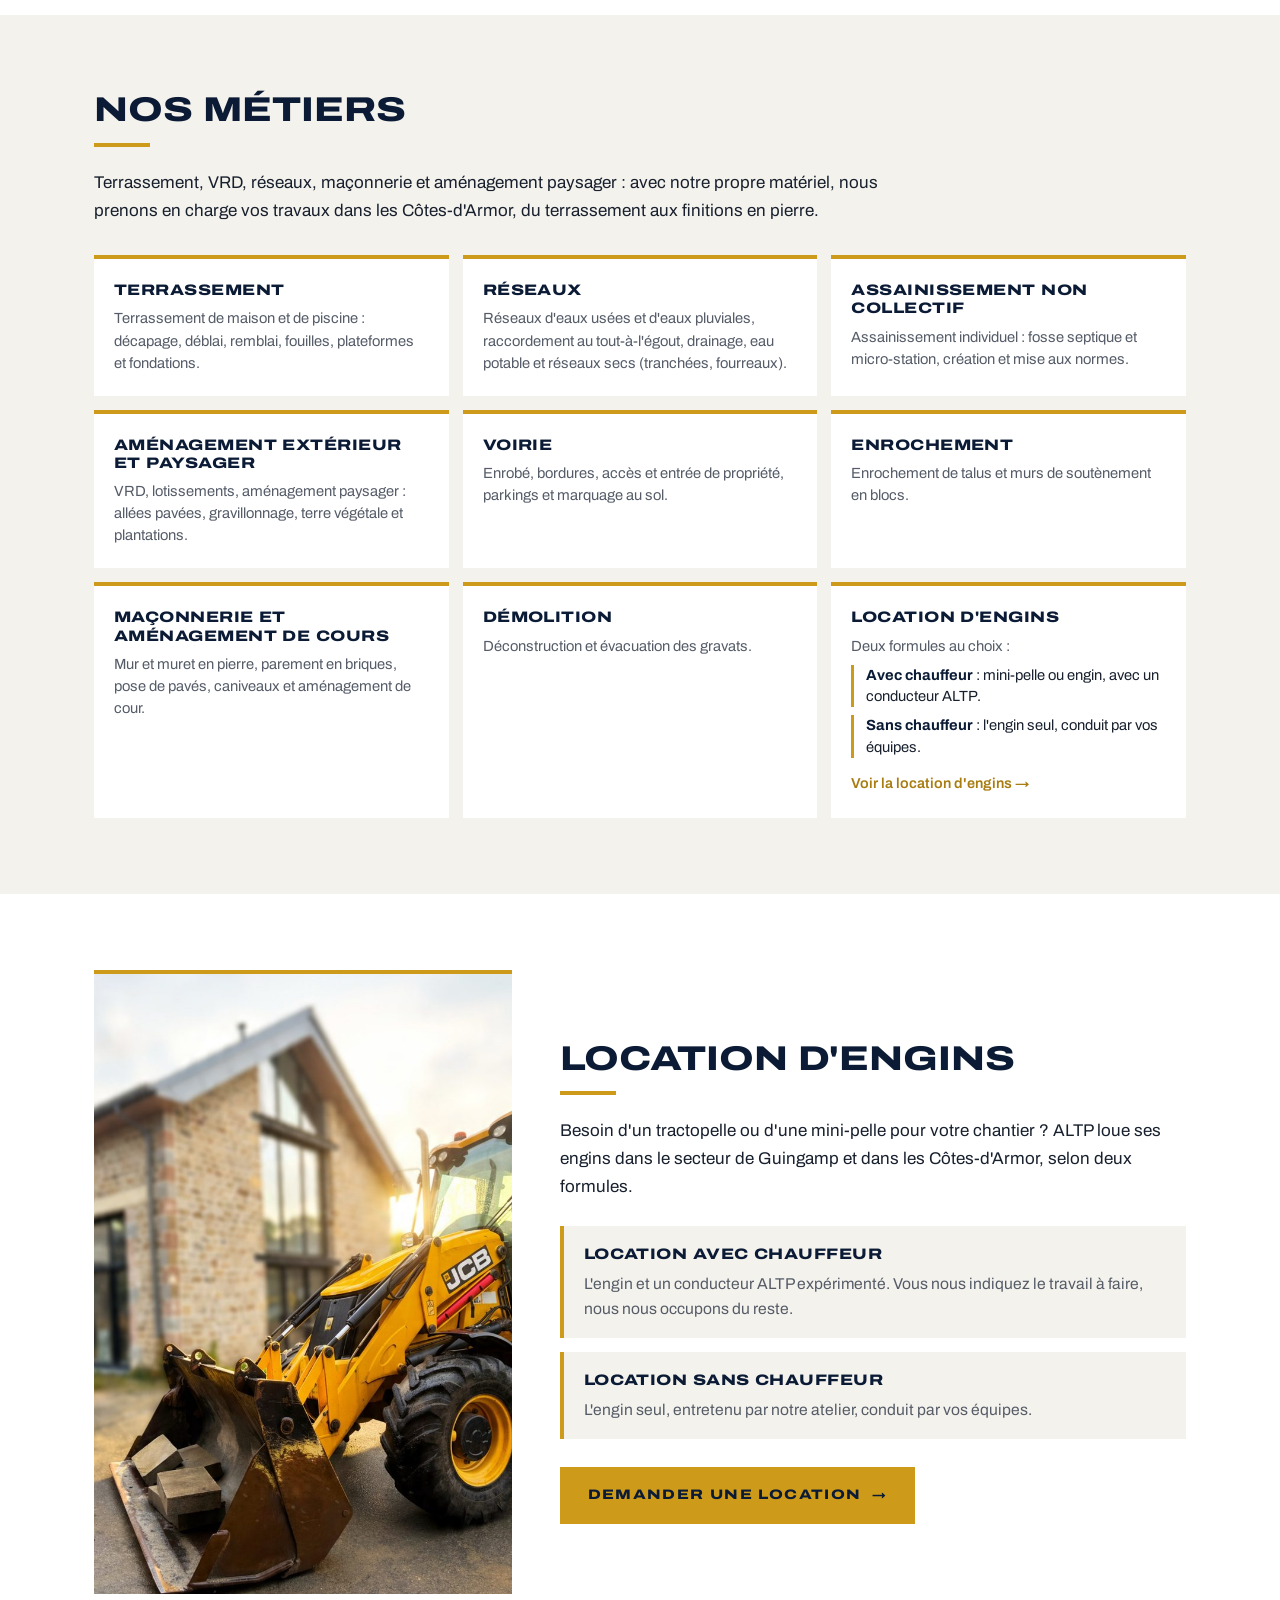
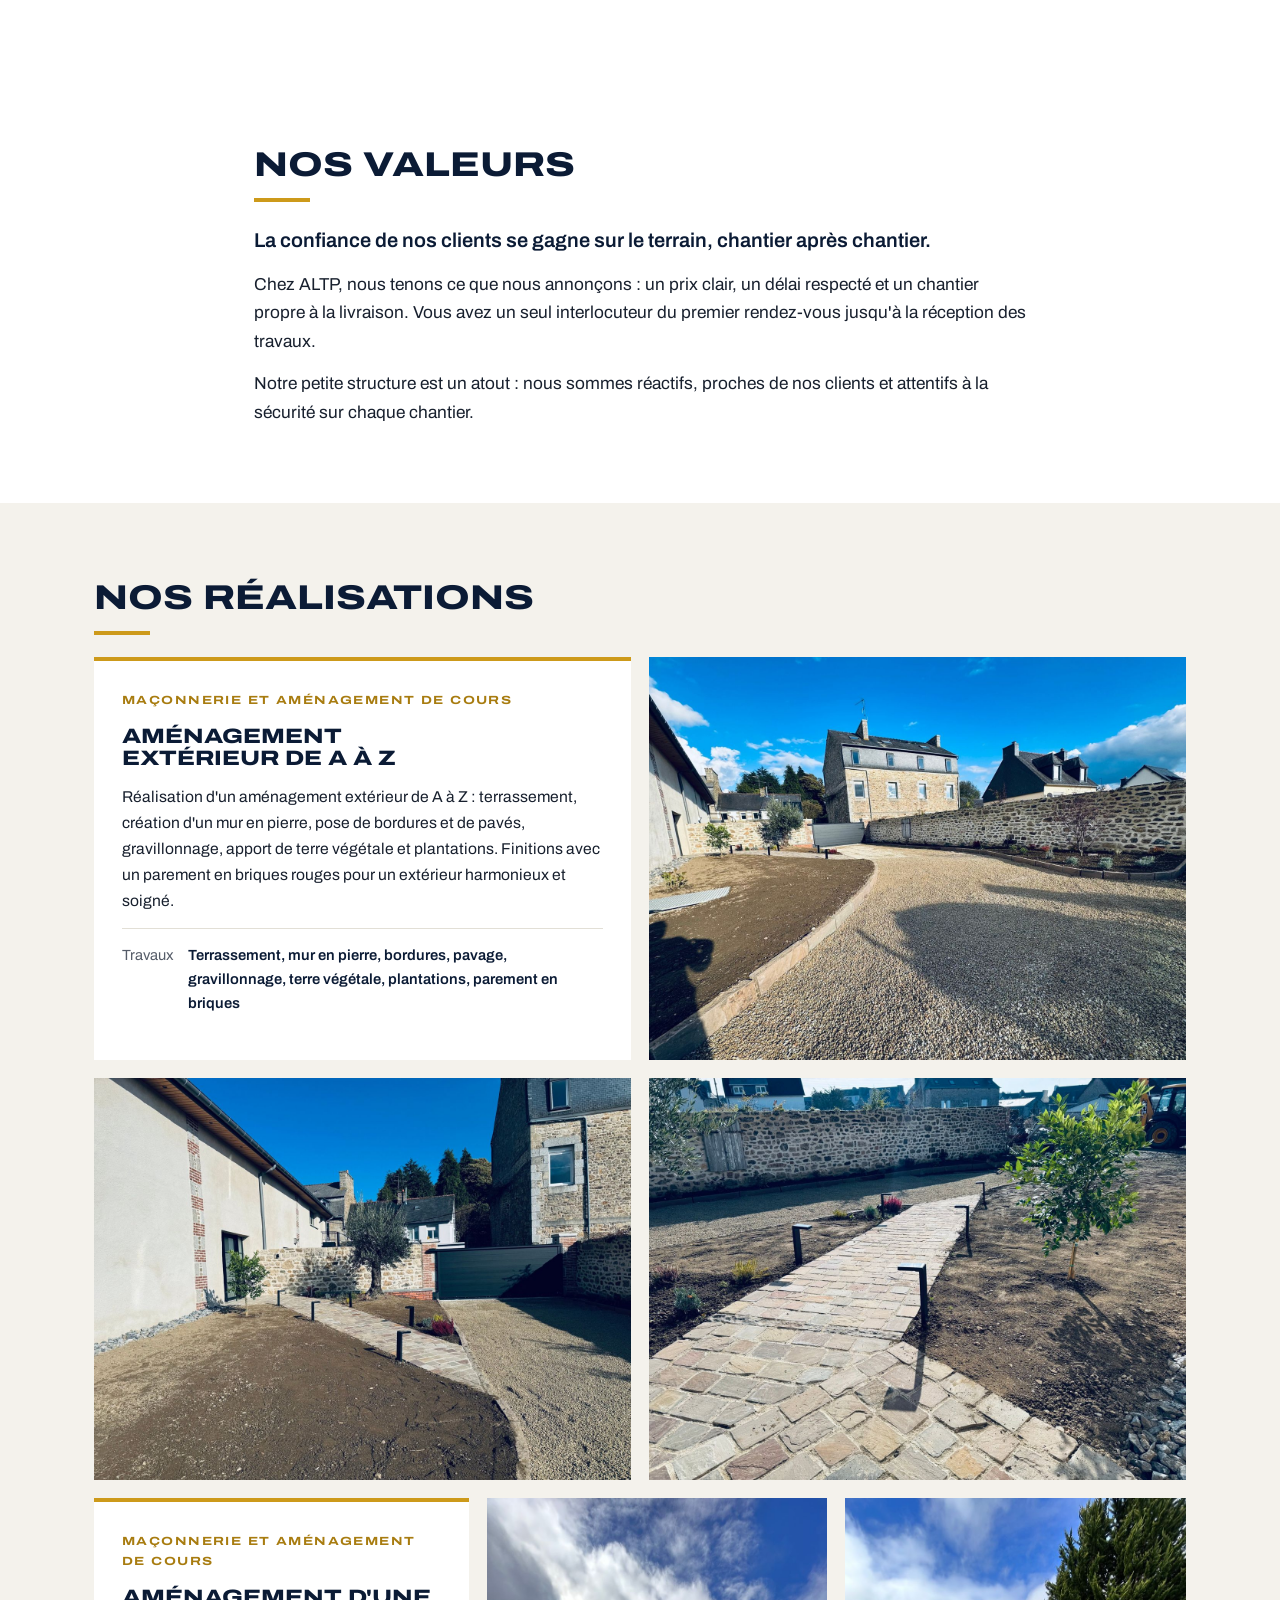
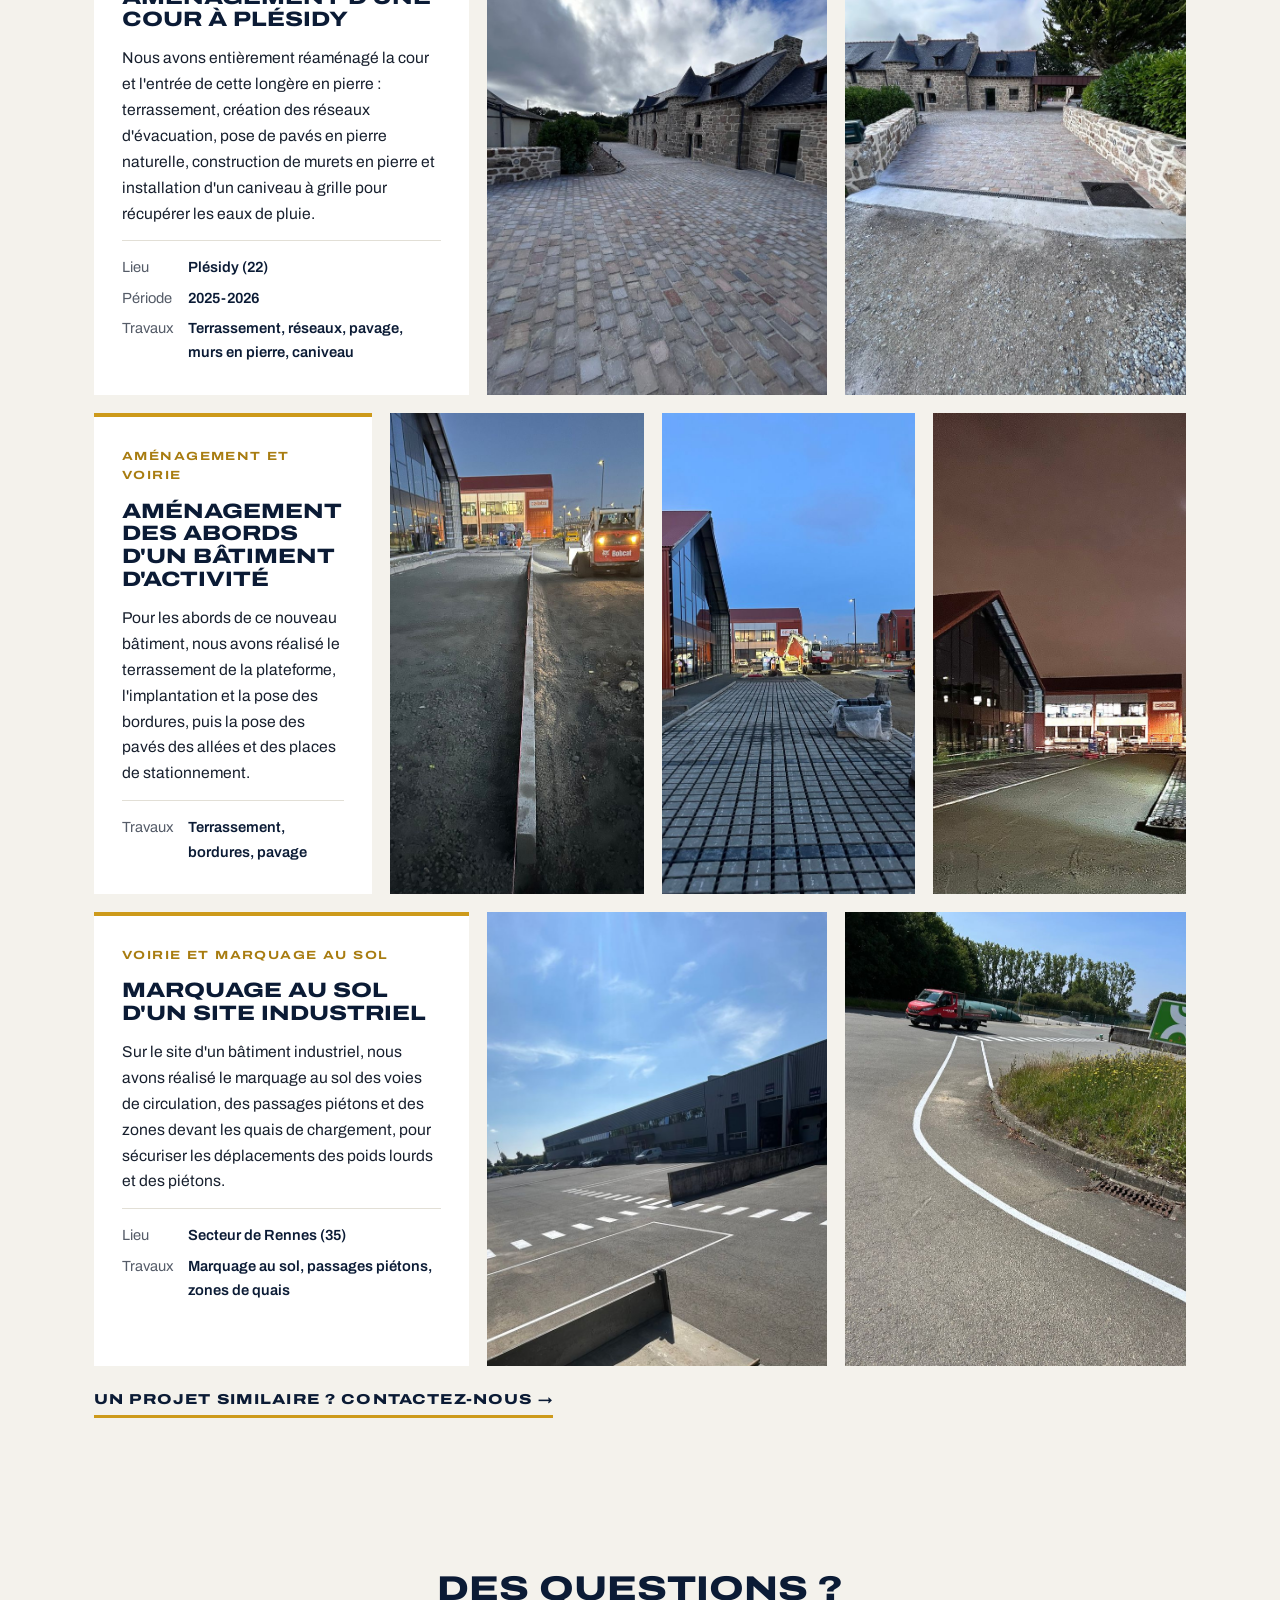
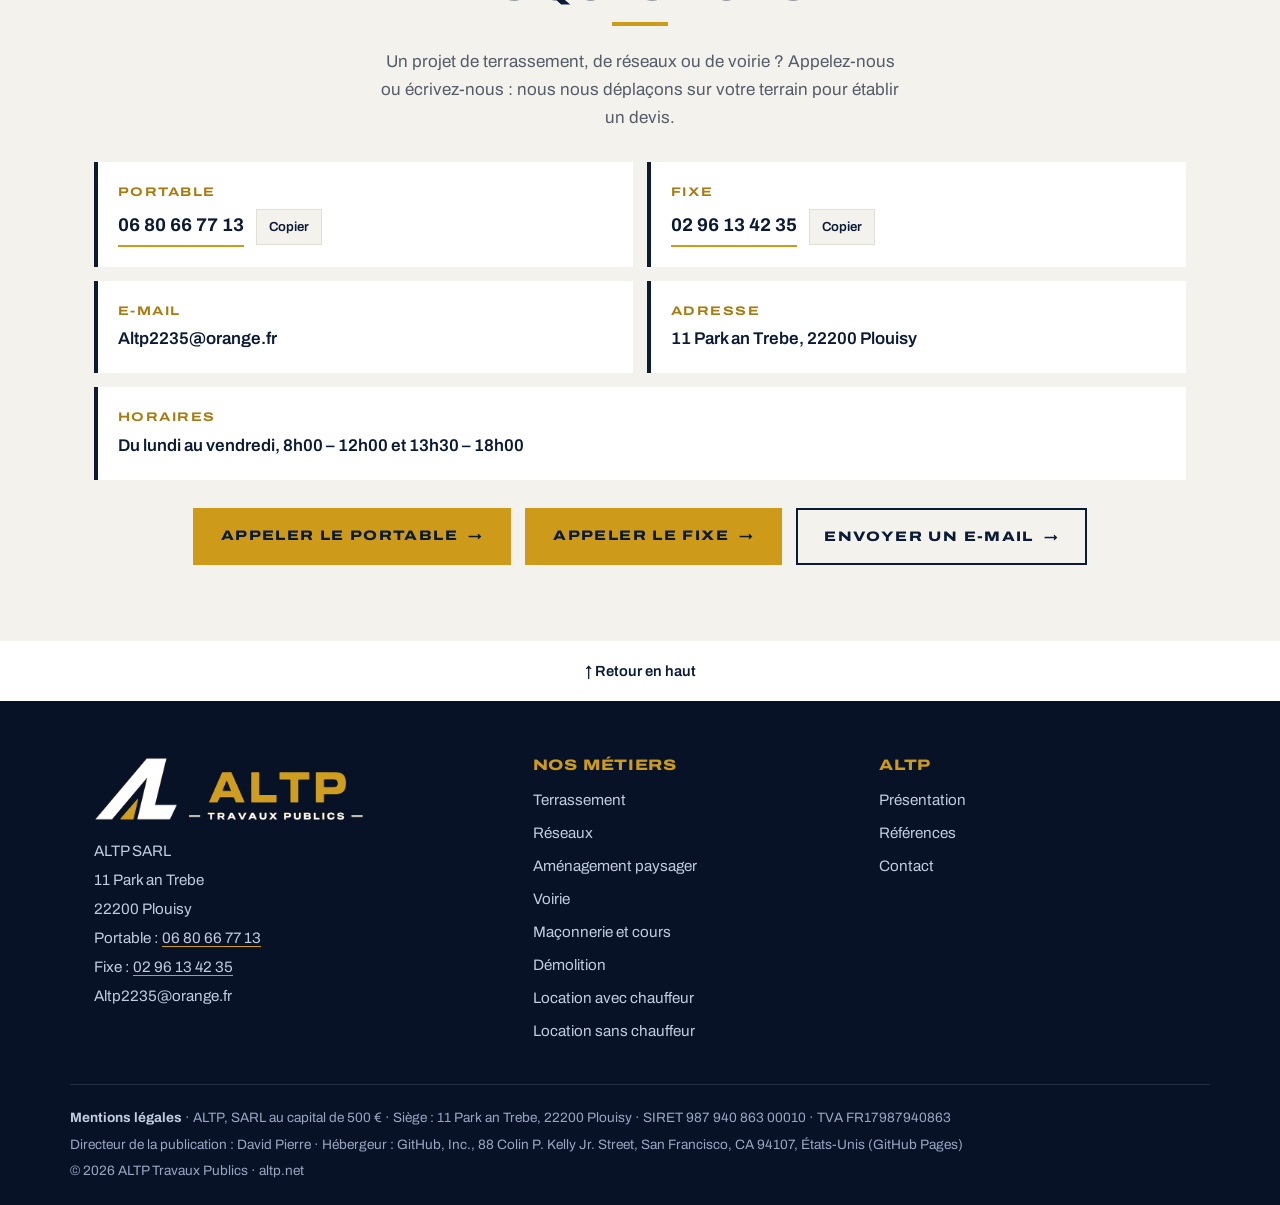
==== commit cc8af90a: "Section Location d'engins avec photo du tractopelle Co-Authored-By: Claude Opus 5.5 <noreply@anthrop" ====
--- a/index.html
+++ b/index.html
@@ -186,6 +186,20 @@
 @media (max-width:980px){.nav-tel{padding:10px 14px;font-size:.8rem}}
 @media (max-width:620px){.nav{gap:10px}.logo img{height:42px}.nav-tel{margin-left:auto}}
 
+
+/* Location d'engins */
+.location{display:grid;grid-template-columns:minmax(0,.8fr) minmax(0,1.2fr);gap:48px;align-items:center}
+.location-photo{margin:0;background:var(--marine);overflow:hidden;border-top:4px solid var(--accent)}
+.location-photo img{display:block;width:100%;height:auto;max-height:620px;object-fit:cover}
+.formules{list-style:none;display:grid;gap:14px;margin:24px 0 6px}
+.formules li{background:var(--fond);border-left:4px solid var(--accent);padding:16px 20px;display:grid;gap:4px}
+.formules b{font-family:var(--display);font-stretch:125%;font-weight:800;text-transform:uppercase;color:var(--marine);font-size:.95rem;letter-spacing:.03em}
+.formules span{color:var(--texte-doux);font-size:.98rem}
+.carte-lien{margin-top:6px;font-weight:600;font-size:.9rem;color:var(--accent-fonce);text-decoration:none}
+.carte-lien:hover{text-decoration:underline}
+#location{scroll-margin-top:100px}
+@media (max-width:860px){.location{grid-template-columns:1fr;gap:28px}.location-photo img{max-height:460px}}
+
 /* Pied de page */
 footer{background:var(--marine-2);color:#c3cbe0;padding:56px 0 0;font-size:.95rem}
 .foot{display:grid;grid-template-columns:1.3fr 1fr 1fr;gap:40px;padding-bottom:40px}
@@ -295,8 +309,8 @@
           <li><a href="#metiers">Voirie</a></li>
           <li><a href="#metiers">Maçonnerie et cours</a></li>
           <li><a href="#metiers">Démolition</a></li>
-          <li><a href="#metiers">Location d'engins avec chauffeur</a></li>
-          <li><a href="#metiers">Location d'engins sans chauffeur</a></li>
+          <li><a href="#location">Location d'engins avec chauffeur</a></li>
+          <li><a href="#location">Location d'engins sans chauffeur</a></li>
         </ul>
       </li>
       <li><a href="#realisations">Références</a></li>
@@ -396,8 +410,26 @@
       <li><span class="nom">Démolition</span><span class="desc">Déconstruction et évacuation des gravats.</span></li>
       <li><span class="nom">Location d'engins</span><span class="desc">Deux formules au choix :</span>
         <span class="formule"><b>Avec chauffeur</b> : mini-pelle ou engin, avec un conducteur ALTP.</span>
-        <span class="formule"><b>Sans chauffeur</b> : l'engin seul, conduit par vos équipes.</span></li>
+        <span class="formule"><b>Sans chauffeur</b> : l'engin seul, conduit par vos équipes.</span>
+        <a class="carte-lien" href="#location">Voir la location d'engins →</a></li>
     </ul>
+  </div>
+</section>
+
+<section id="location">
+  <div class="wrap location">
+    <figure class="location-photo"><img src="location-tractopelle.jpg" alt="Location de tractopelle avec ou sans chauffeur près de Guingamp, Côtes-d'Armor" width="705" height="1200" loading="lazy"></figure>
+    <div class="location-texte texte">
+      <h2>Location d'engins</h2>
+      <p>Besoin d'un tractopelle ou d'une mini-pelle pour votre chantier ? ALTP loue ses engins dans le secteur de Guingamp et dans les Côtes-d'Armor, selon deux formules.</p>
+      <ul class="formules">
+        <li><b>Location avec chauffeur</b><span>L'engin et un conducteur ALTP expérimenté. Vous nous indiquez le travail à faire, nous nous occupons du reste.</span></li>
+        <li><b>Location sans chauffeur</b><span>L'engin seul, entretenu par notre atelier, conduit par vos équipes.</span></li>
+      </ul>
+      <div class="boutons">
+        <a class="btn" href="#contact">Demander une location <span class="fl">→</span></a>
+      </div>
+    </div>
   </div>
 </section>
 
@@ -514,8 +546,8 @@
         <li><a href="#metiers">Voirie</a></li>
         <li><a href="#metiers">Maçonnerie et cours</a></li>
         <li><a href="#metiers">Démolition</a></li>
-        <li><a href="#metiers">Location avec chauffeur</a></li>
-        <li><a href="#metiers">Location sans chauffeur</a></li>
+        <li><a href="#location">Location avec chauffeur</a></li>
+        <li><a href="#location">Location sans chauffeur</a></li>
       </ul>
     </div>
     <div>
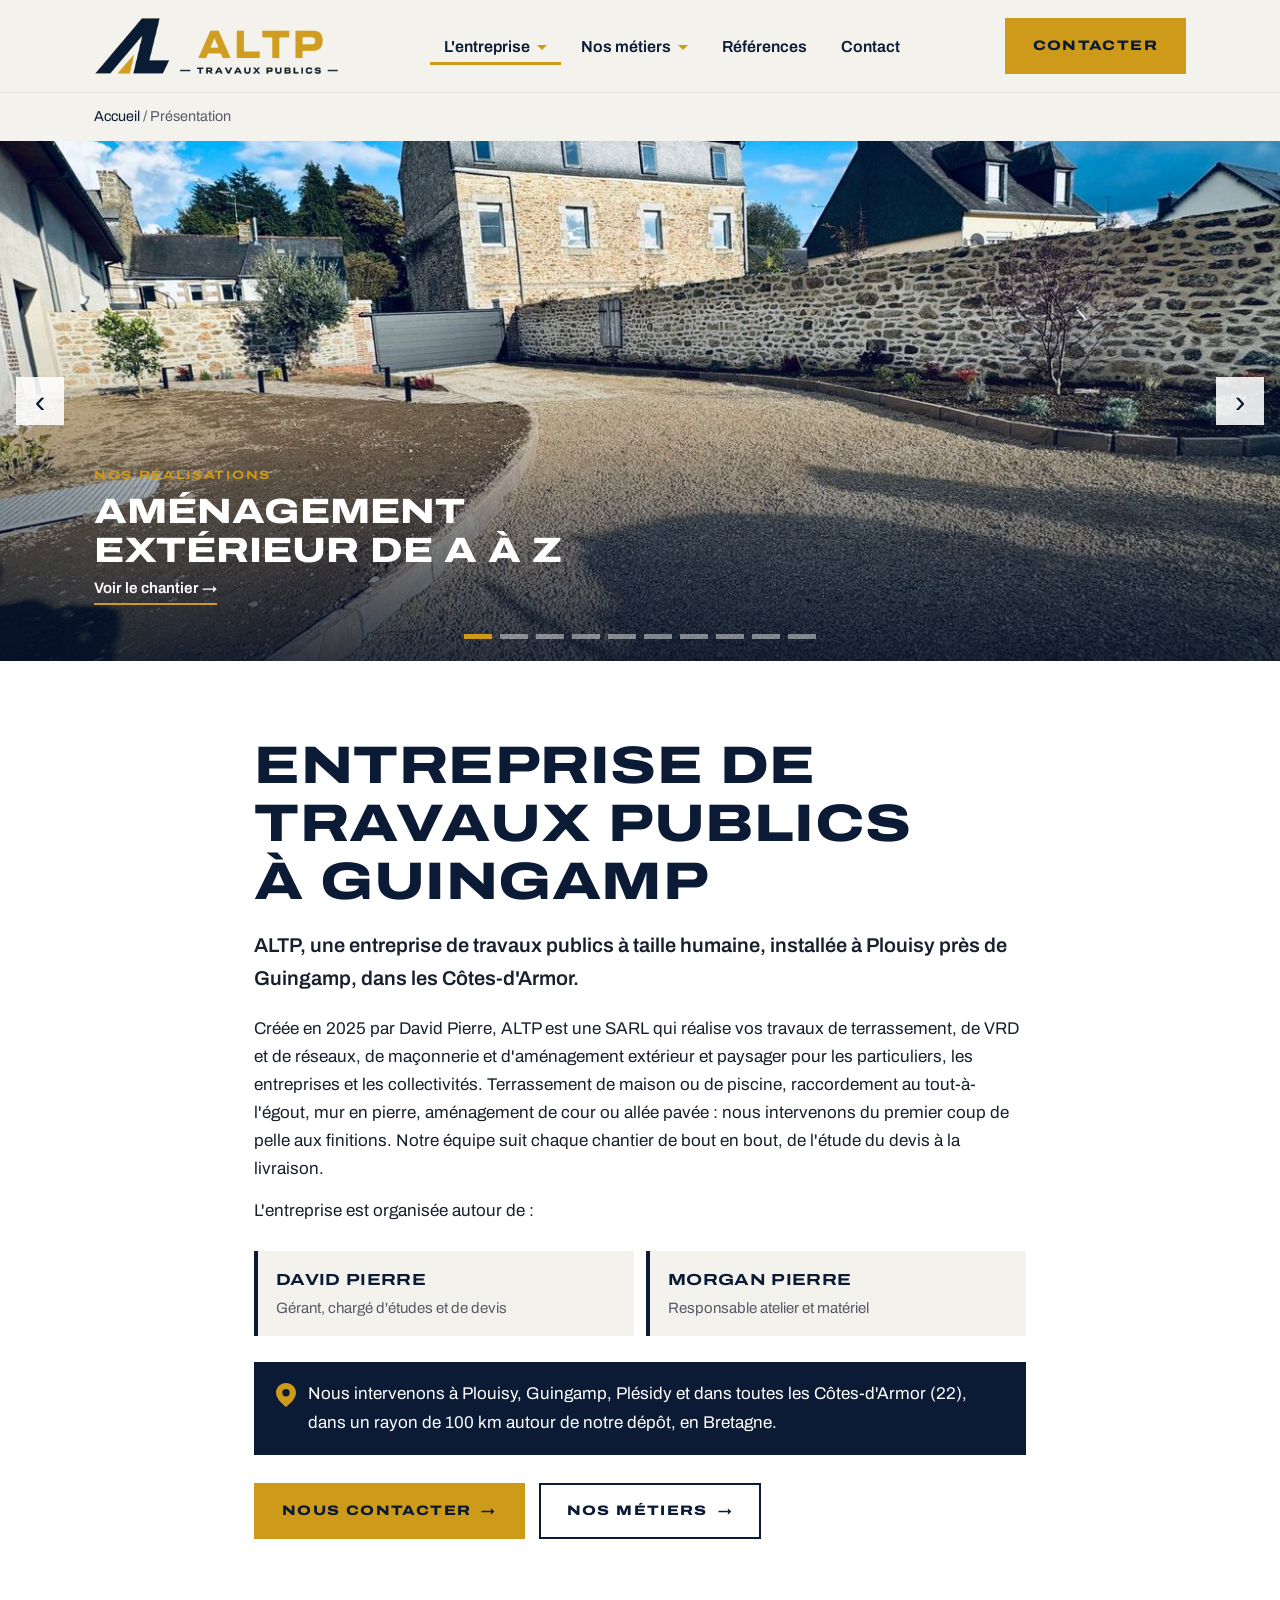
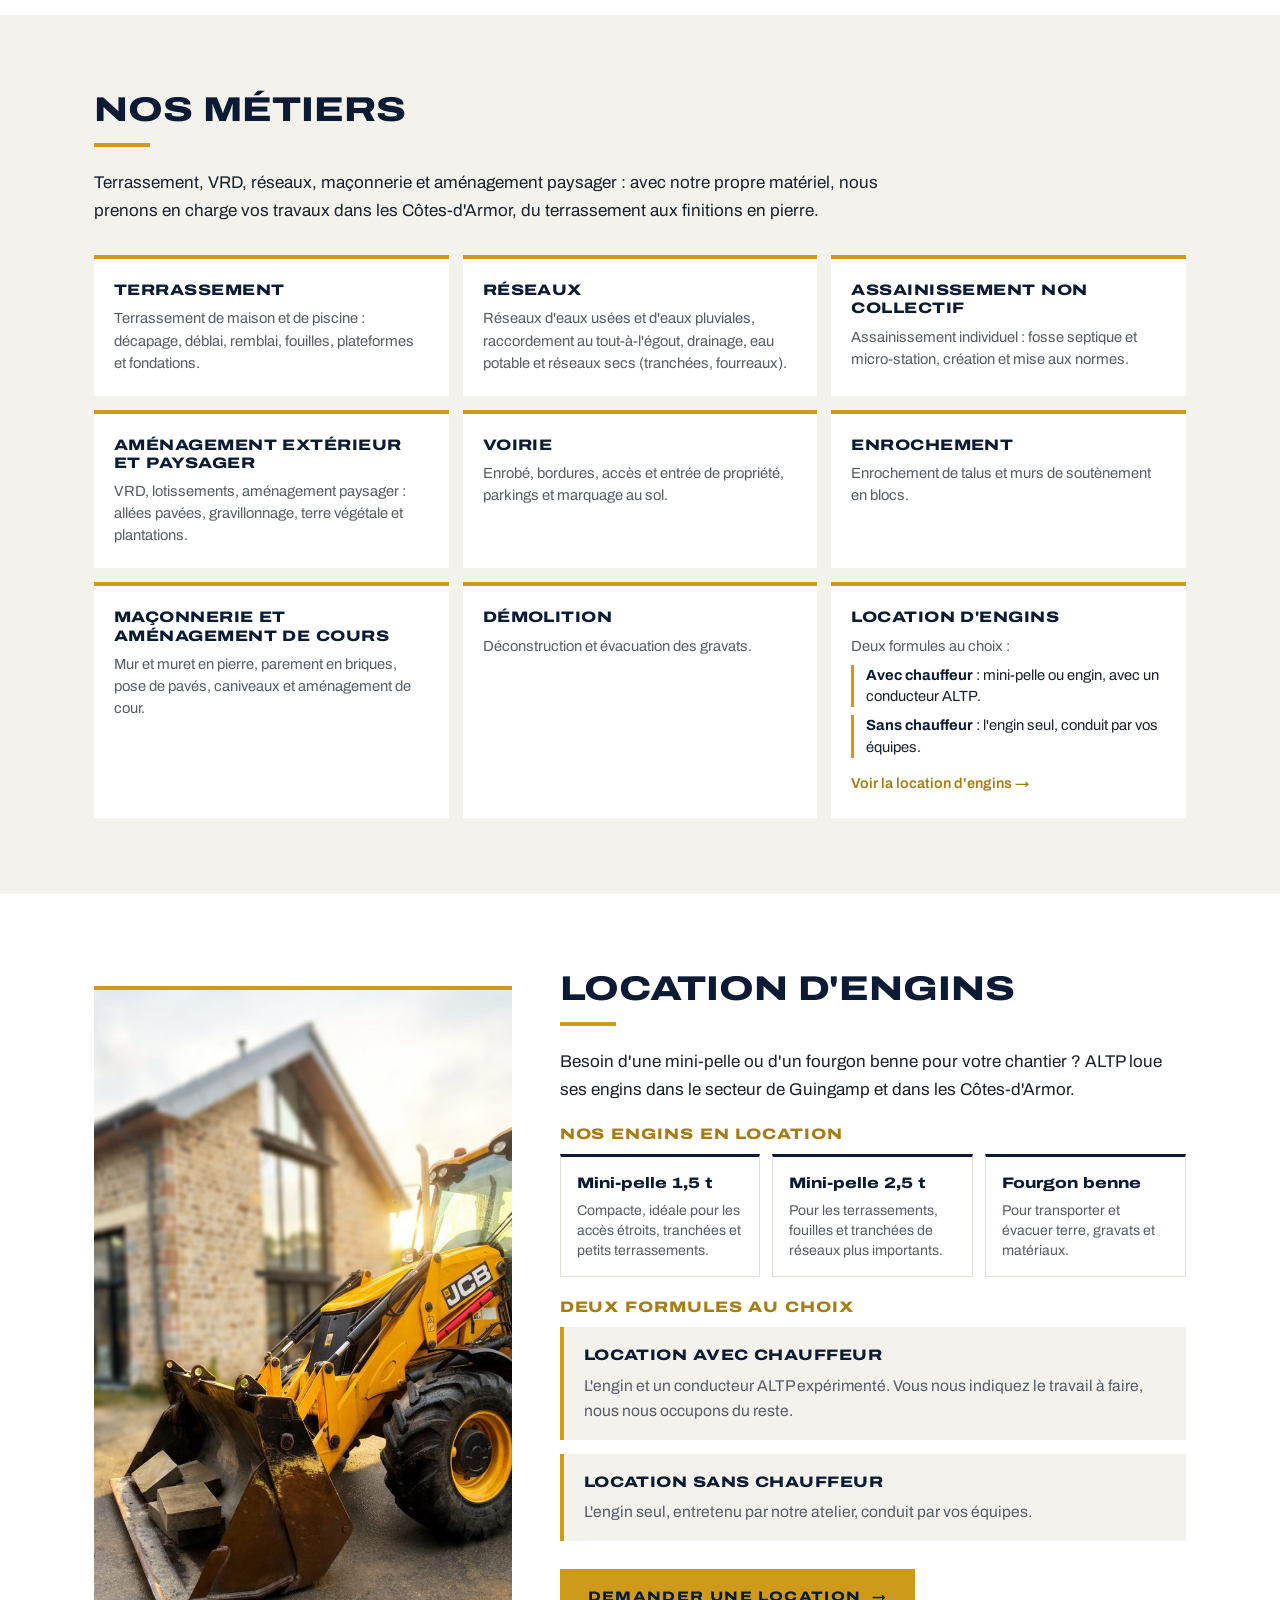
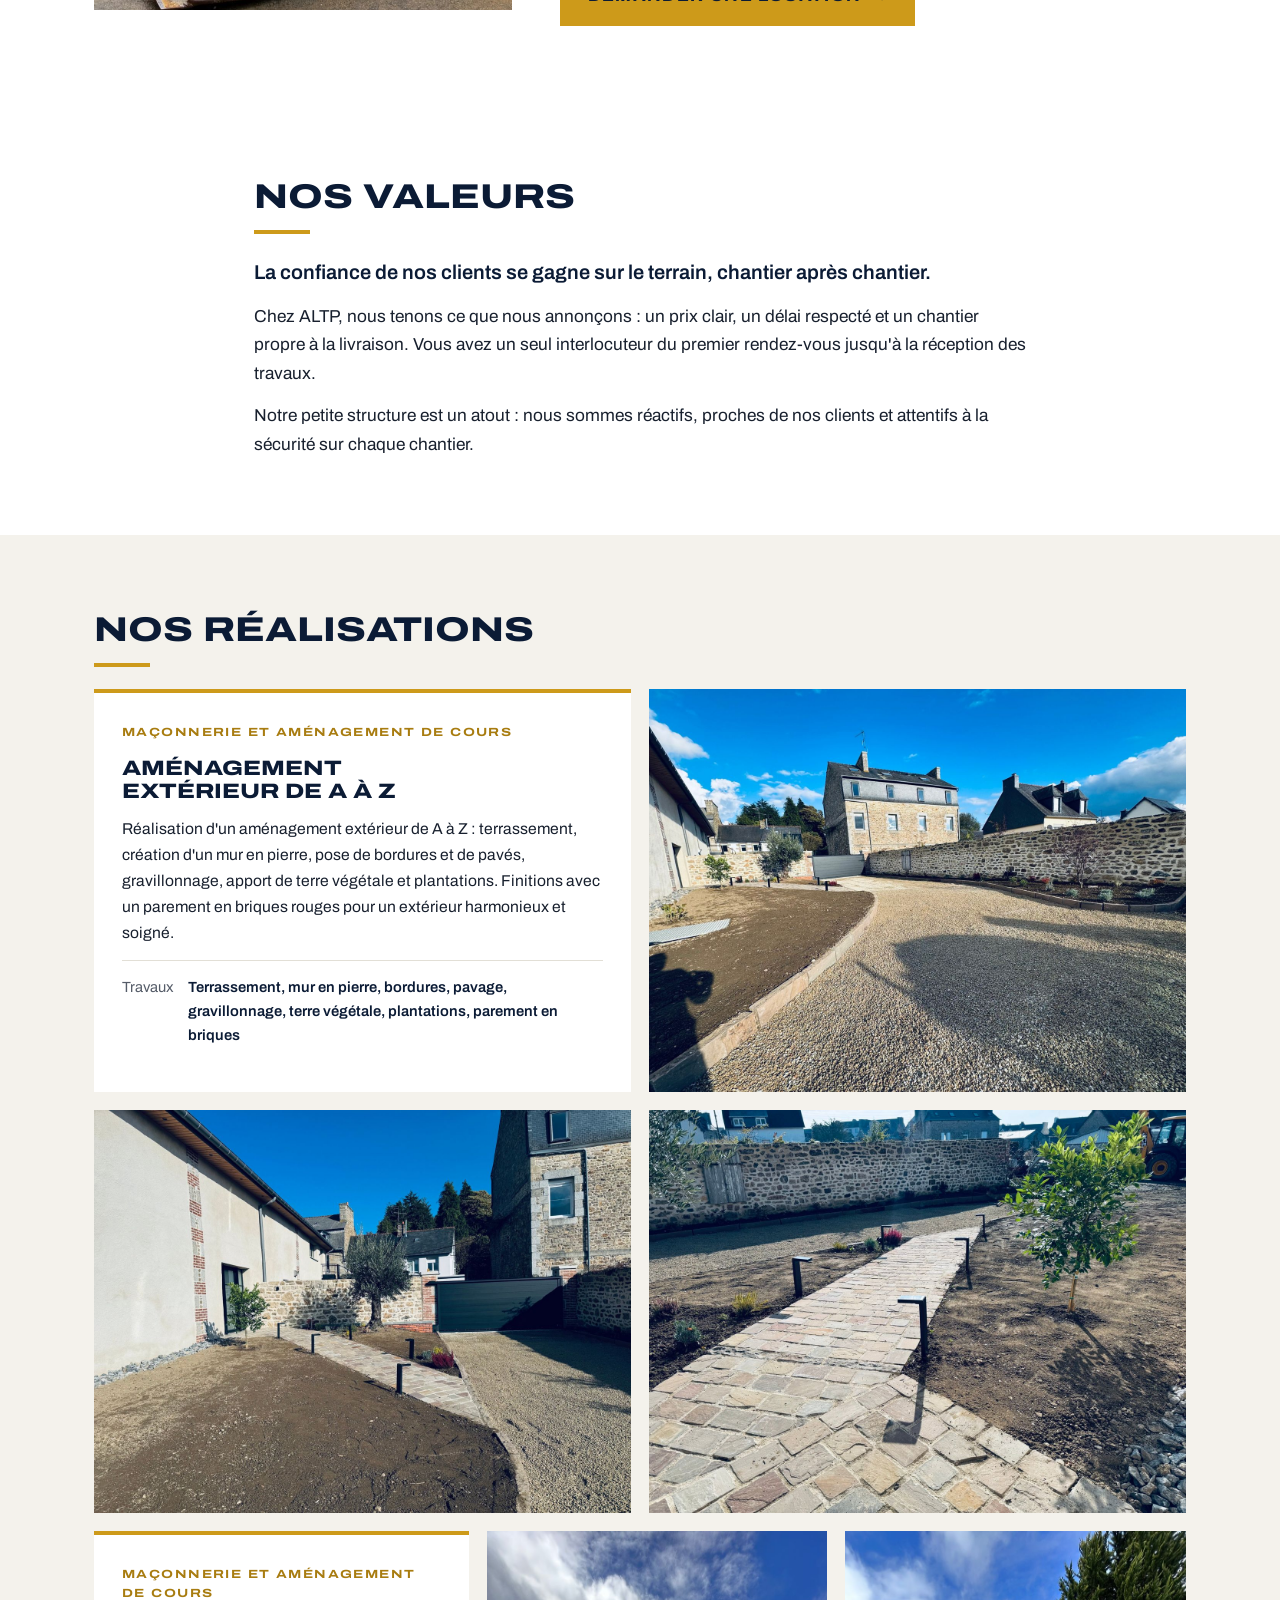
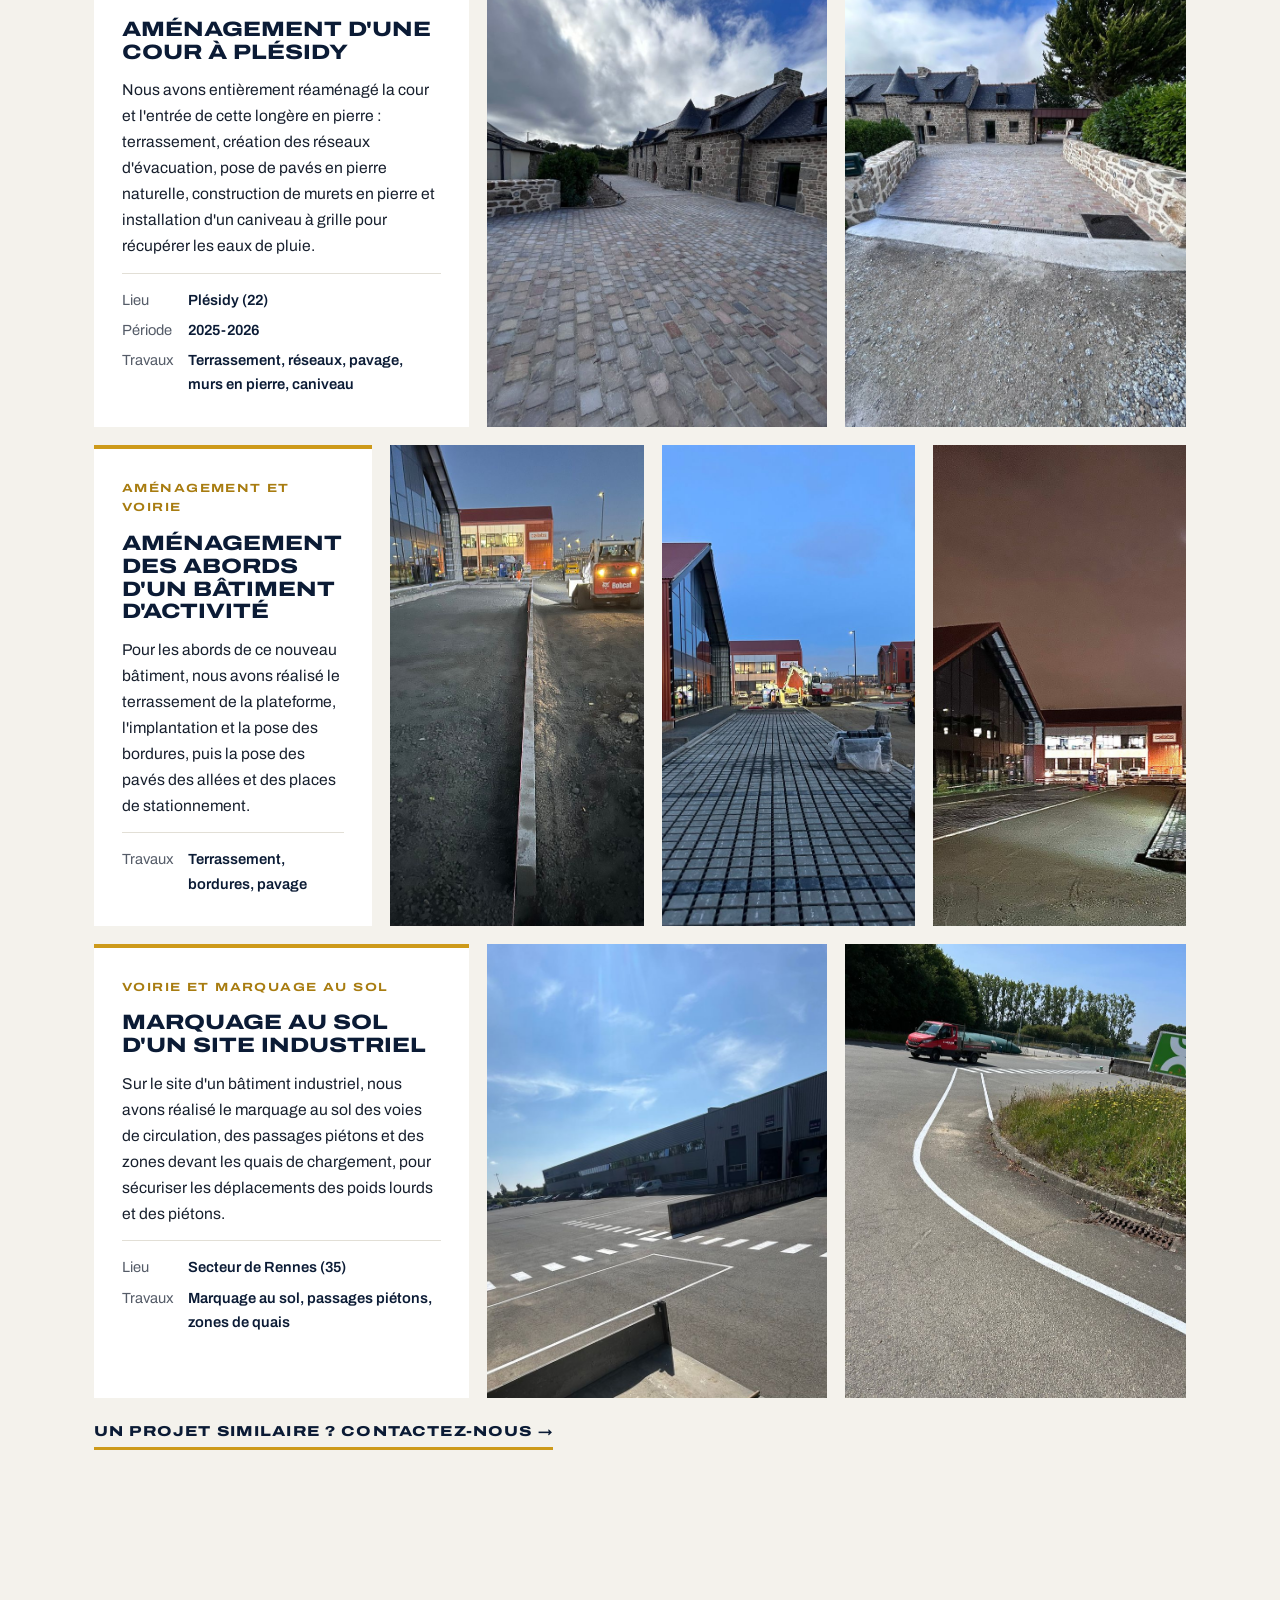
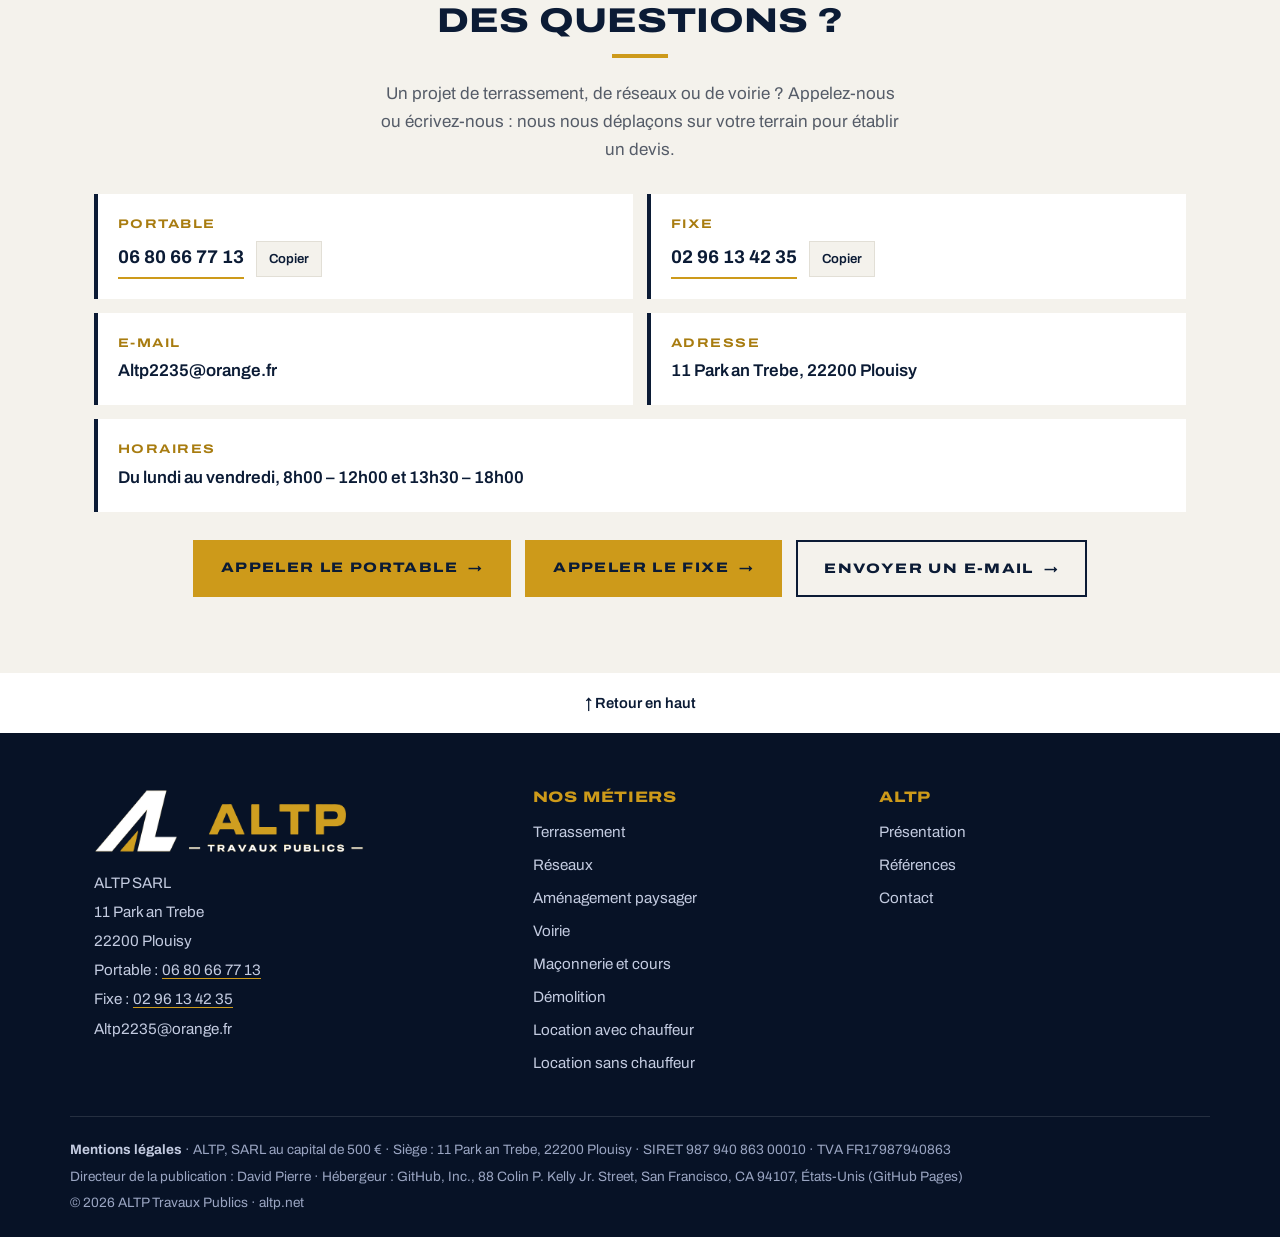
==== commit 0a891c63: "Location : liste des engins (mini-pelles 1,5 t et 2,5 t, fourgon benne) Co-Authored-By: Claude Opus " ====
--- a/index.html
+++ b/index.html
@@ -34,7 +34,7 @@
   },
   "description": "Entreprise de travaux publics à Plouisy près de Guingamp : terrassement, VRD, réseaux, assainissement, maçonnerie, aménagement extérieur et paysager, location d'engins.",
   "areaServed": ["Plouisy", "Guingamp", "Plésidy", "Côtes-d'Armor", "Bretagne"],
-  "knowsAbout": ["Travaux publics", "Terrassement", "Terrassement de maison", "Terrassement de piscine", "VRD", "Voirie", "Enrobé", "Bordures", "Marquage au sol", "Réseaux eaux usées et eaux pluviales", "Raccordement tout-à-l'égout", "Assainissement non collectif", "Fosse septique", "Micro-station", "Drainage", "Réseaux secs", "Maçonnerie", "Mur en pierre", "Parement en briques", "Enrochement", "Mur de soutènement", "Aménagement de cour", "Aménagement paysager", "Allée pavée", "Gravillonnage", "Démolition", "Location de mini-pelle avec chauffeur", "Location d'engins sans chauffeur"],
+  "knowsAbout": ["Travaux publics", "Terrassement", "Terrassement de maison", "Terrassement de piscine", "VRD", "Voirie", "Enrobé", "Bordures", "Marquage au sol", "Réseaux eaux usées et eaux pluviales", "Raccordement tout-à-l'égout", "Assainissement non collectif", "Fosse septique", "Micro-station", "Drainage", "Réseaux secs", "Maçonnerie", "Mur en pierre", "Parement en briques", "Enrochement", "Mur de soutènement", "Aménagement de cour", "Aménagement paysager", "Allée pavée", "Gravillonnage", "Démolition", "Location de mini-pelle avec chauffeur", "Location d'engins sans chauffeur", "Location de mini-pelle 1,5 t", "Location de mini-pelle 2,5 t", "Location de fourgon benne"],
   "openingHoursSpecification": [
     {"@type": "OpeningHoursSpecification", "dayOfWeek": ["Monday","Tuesday","Wednesday","Thursday","Friday"], "opens": "08:00", "closes": "12:00"},
     {"@type": "OpeningHoursSpecification", "dayOfWeek": ["Monday","Tuesday","Wednesday","Thursday","Friday"], "opens": "13:30", "closes": "18:00"}
@@ -188,6 +188,12 @@
 
 
 /* Location d'engins */
+.engins-titre{font-size:.95rem;text-transform:uppercase;letter-spacing:.06em;margin-top:22px;color:var(--accent-fonce)}
+.engins{list-style:none;display:grid;grid-template-columns:repeat(3,minmax(0,1fr));gap:12px;margin-top:12px}
+.engins li{border:1px solid var(--gris);border-top:3px solid var(--marine);padding:14px 16px;display:grid;gap:4px;align-content:start}
+.engins b{font-family:var(--display);font-stretch:125%;font-weight:800;color:var(--marine);font-size:.95rem}
+.engins span{font-size:.88rem;color:var(--texte-doux);line-height:1.45}
+@media (max-width:620px){.engins{grid-template-columns:1fr}}
 .location{display:grid;grid-template-columns:minmax(0,.8fr) minmax(0,1.2fr);gap:48px;align-items:center}
 .location-photo{margin:0;background:var(--marine);overflow:hidden;border-top:4px solid var(--accent)}
 .location-photo img{display:block;width:100%;height:auto;max-height:620px;object-fit:cover}
@@ -418,11 +424,18 @@
 
 <section id="location">
   <div class="wrap location">
-    <figure class="location-photo"><img src="location-tractopelle.jpg" alt="Location de tractopelle avec ou sans chauffeur près de Guingamp, Côtes-d'Armor" width="705" height="1200" loading="lazy"></figure>
+    <figure class="location-photo"><img src="location-tractopelle.jpg" alt="Engin de chantier ALTP près de Guingamp, location d'engins avec ou sans chauffeur" width="705" height="1200" loading="lazy"></figure>
     <div class="location-texte texte">
       <h2>Location d'engins</h2>
-      <p>Besoin d'un tractopelle ou d'une mini-pelle pour votre chantier ? ALTP loue ses engins dans le secteur de Guingamp et dans les Côtes-d'Armor, selon deux formules.</p>
-      <ul class="formules">
+      <p>Besoin d'une mini-pelle ou d'un fourgon benne pour votre chantier ? ALTP loue ses engins dans le secteur de Guingamp et dans les Côtes-d'Armor.</p>
+      <h3 class="engins-titre">Nos engins en location</h3>
+      <ul class="engins">
+        <li><b>Mini-pelle 1,5 t</b><span>Compacte, idéale pour les accès étroits, tranchées et petits terrassements.</span></li>
+        <li><b>Mini-pelle 2,5 t</b><span>Pour les terrassements, fouilles et tranchées de réseaux plus importants.</span></li>
+        <li><b>Fourgon benne</b><span>Pour transporter et évacuer terre, gravats et matériaux.</span></li>
+      </ul>
+      <h3 class="engins-titre">Deux formules au choix</h3>
+      <ul class="formules" style="margin-top:12px">
         <li><b>Location avec chauffeur</b><span>L'engin et un conducteur ALTP expérimenté. Vous nous indiquez le travail à faire, nous nous occupons du reste.</span></li>
         <li><b>Location sans chauffeur</b><span>L'engin seul, entretenu par notre atelier, conduit par vos équipes.</span></li>
       </ul>
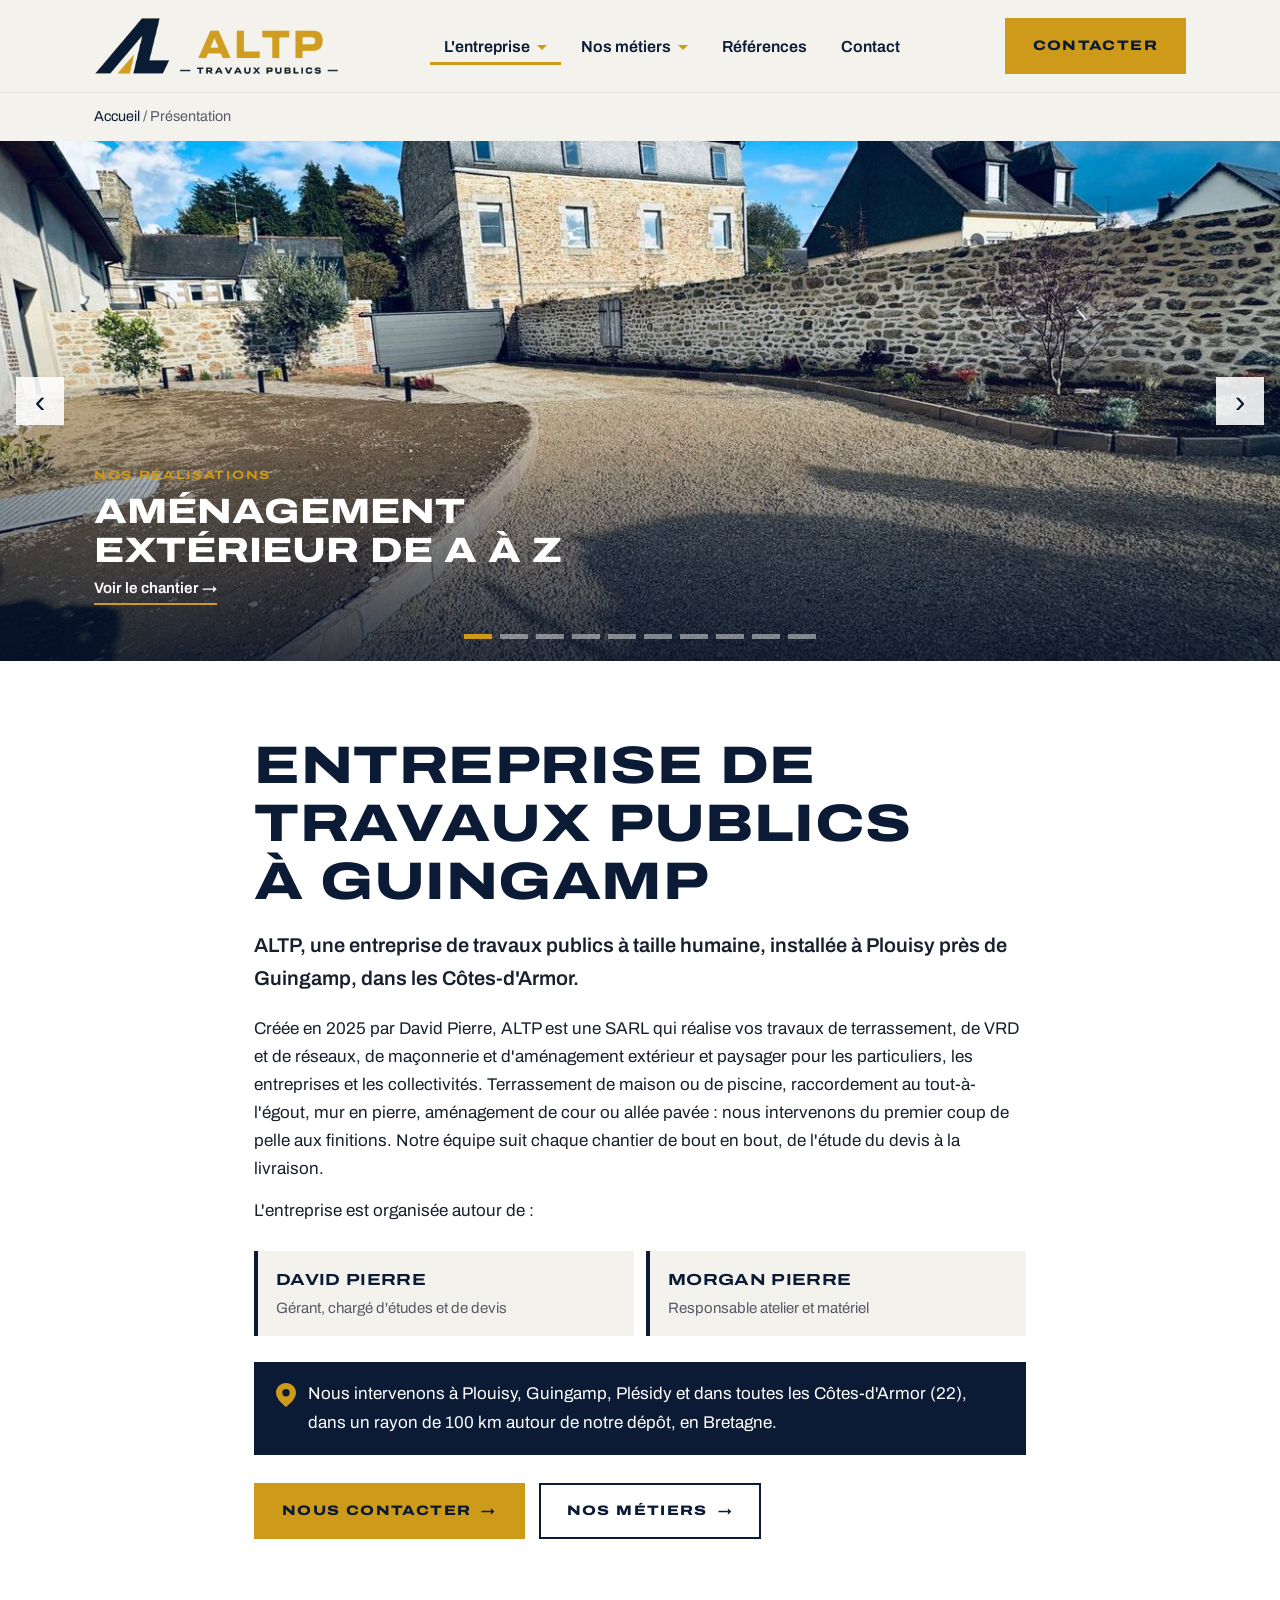
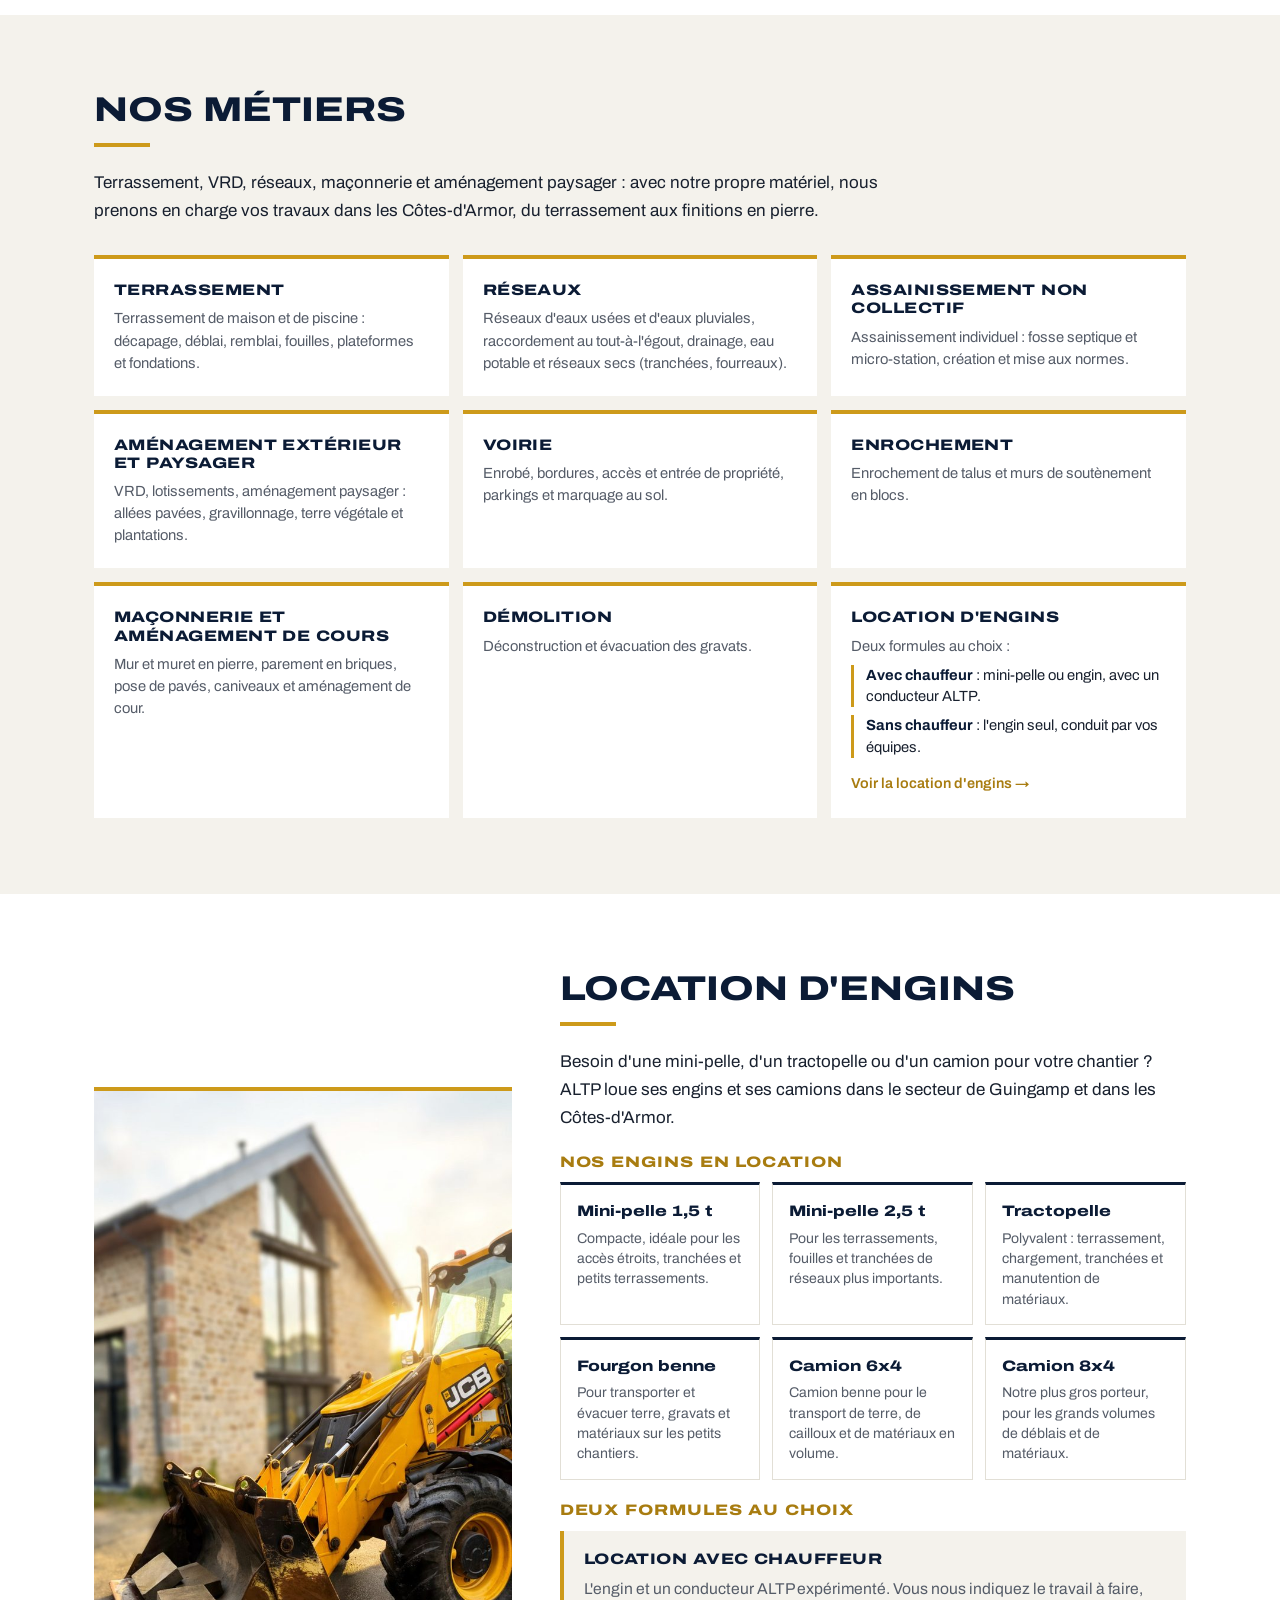
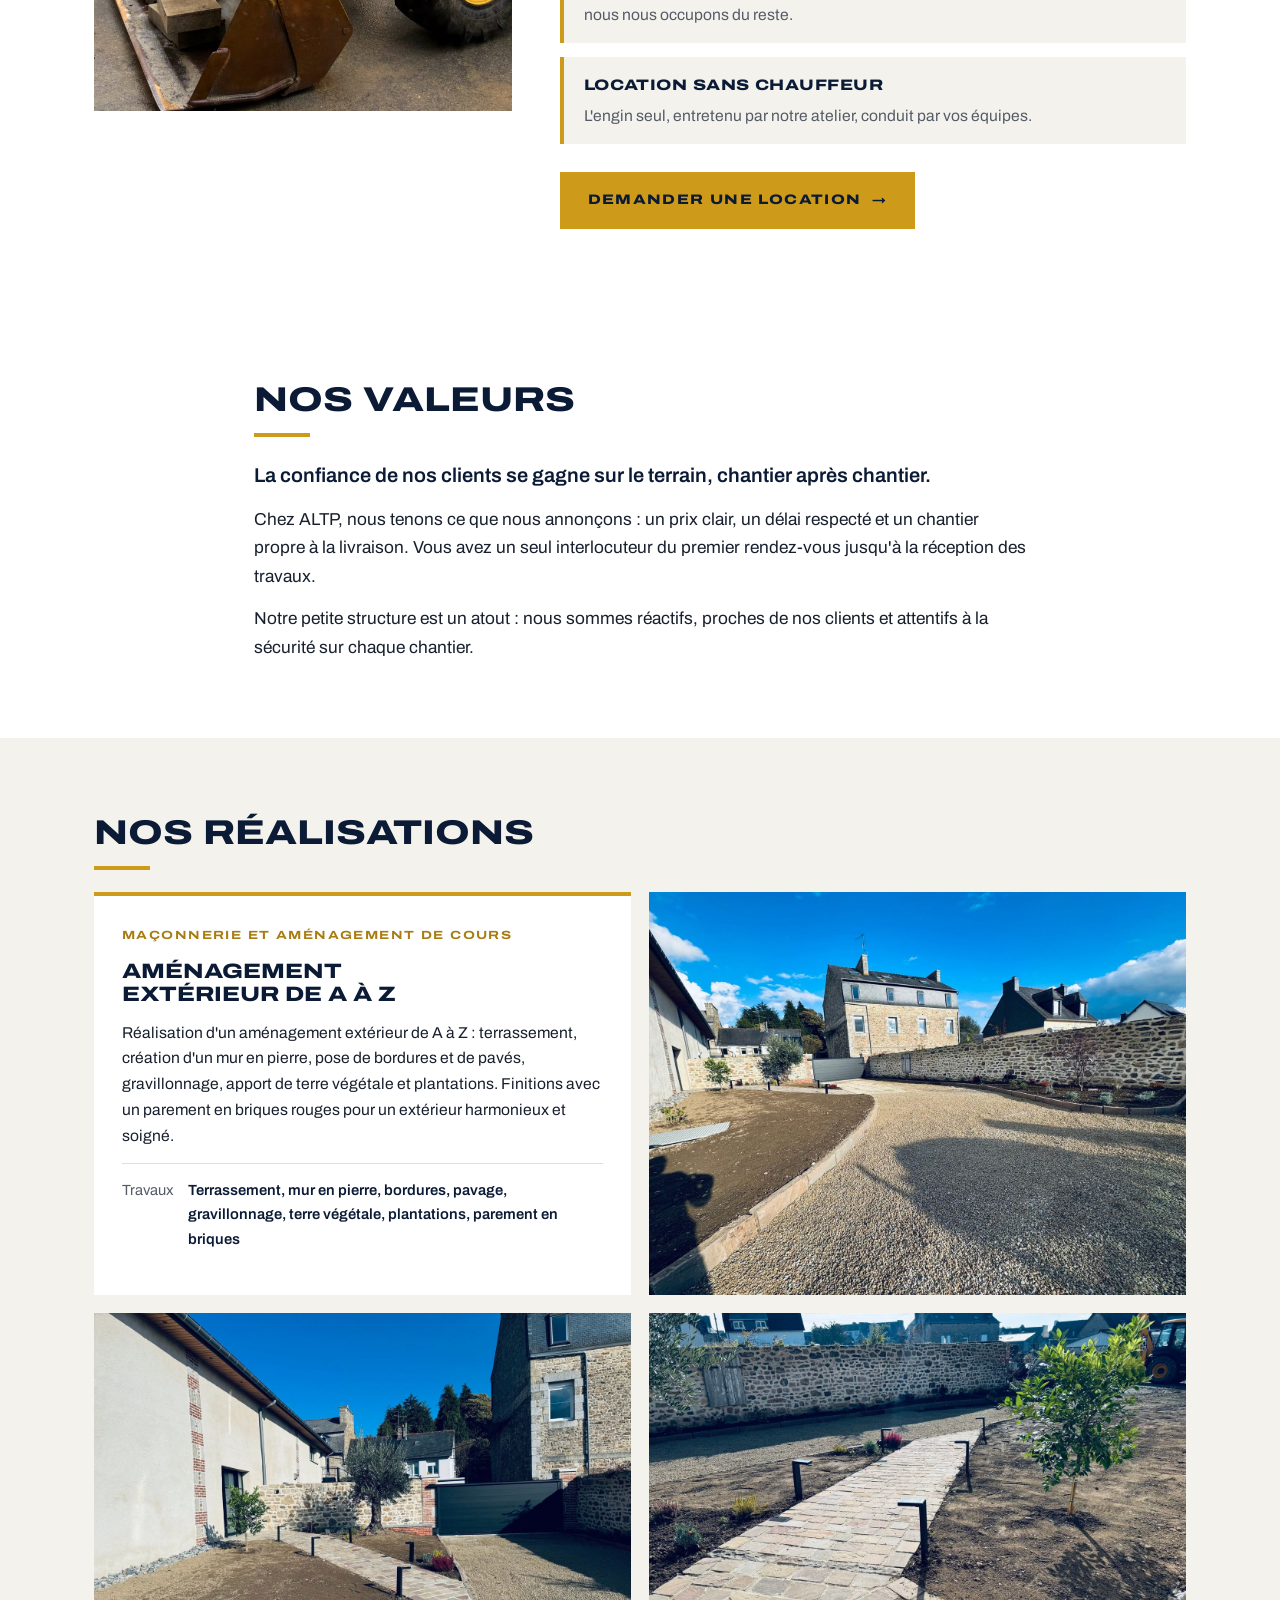
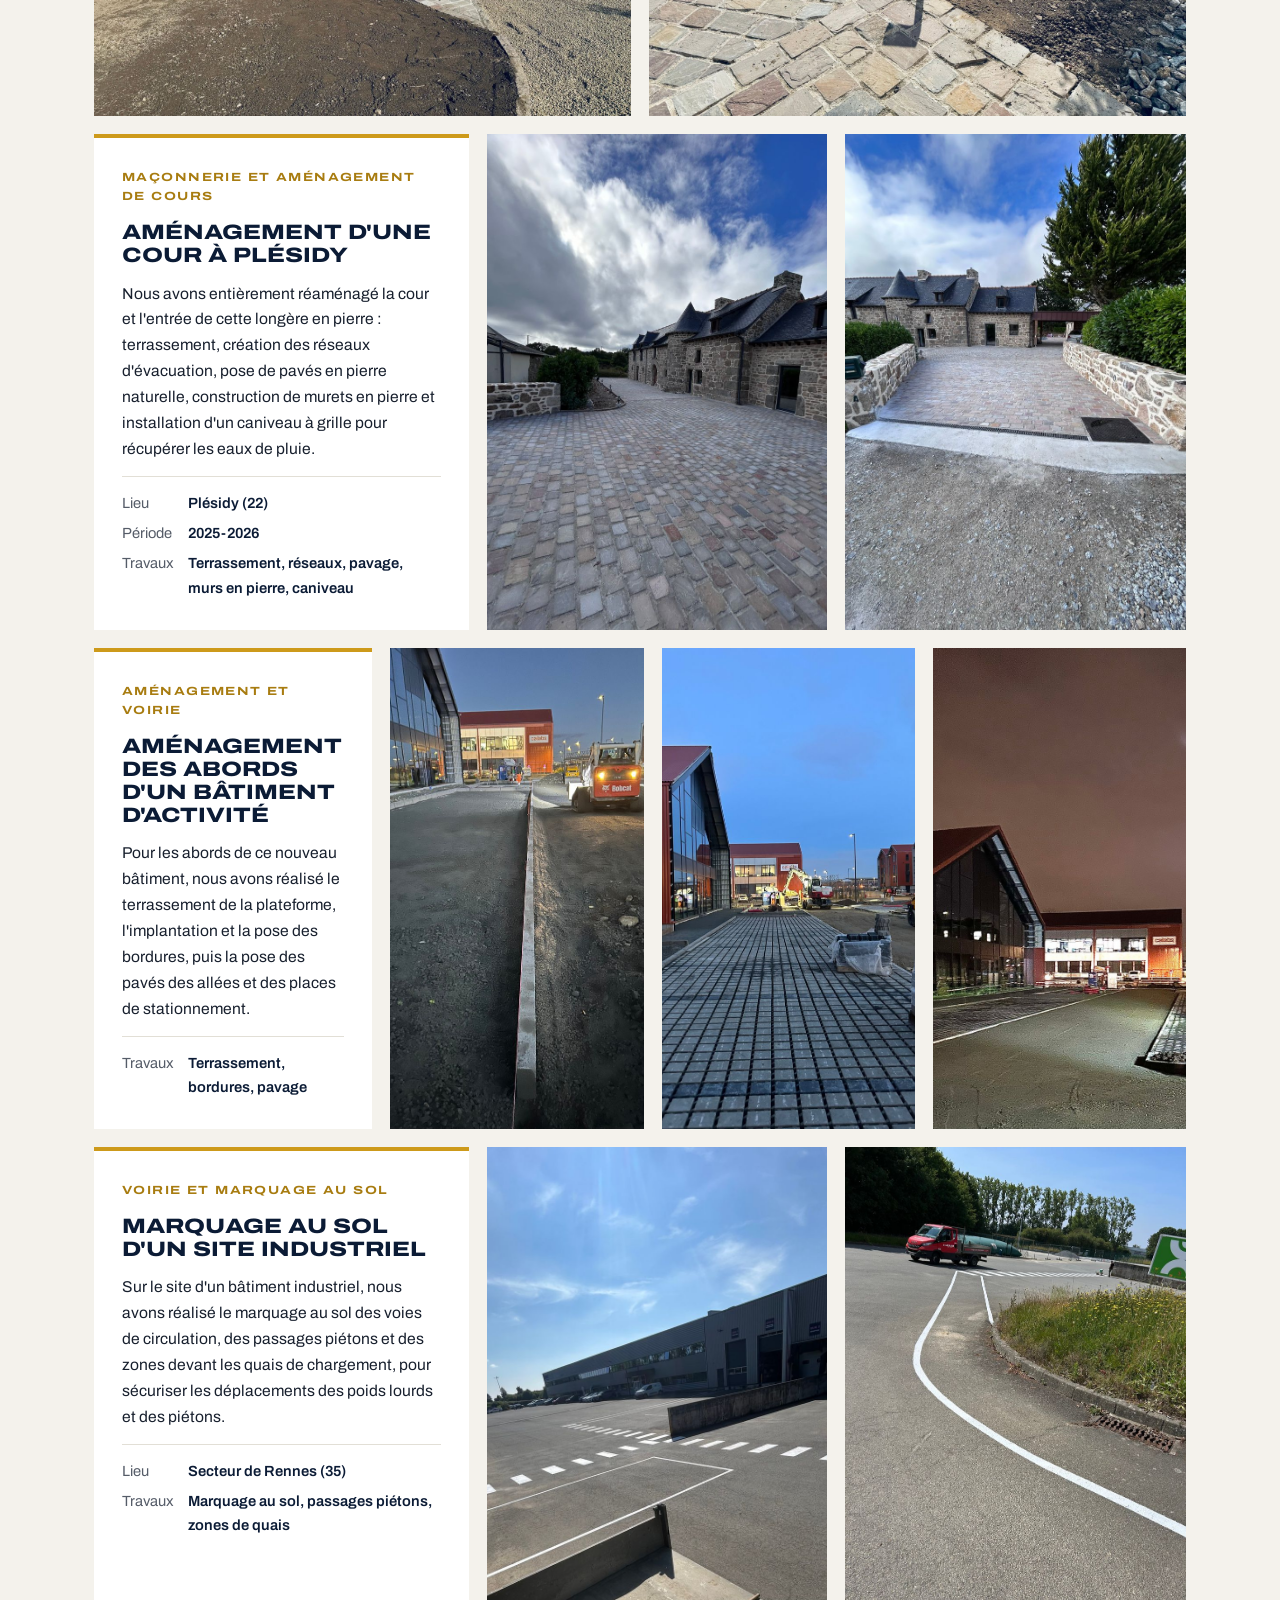
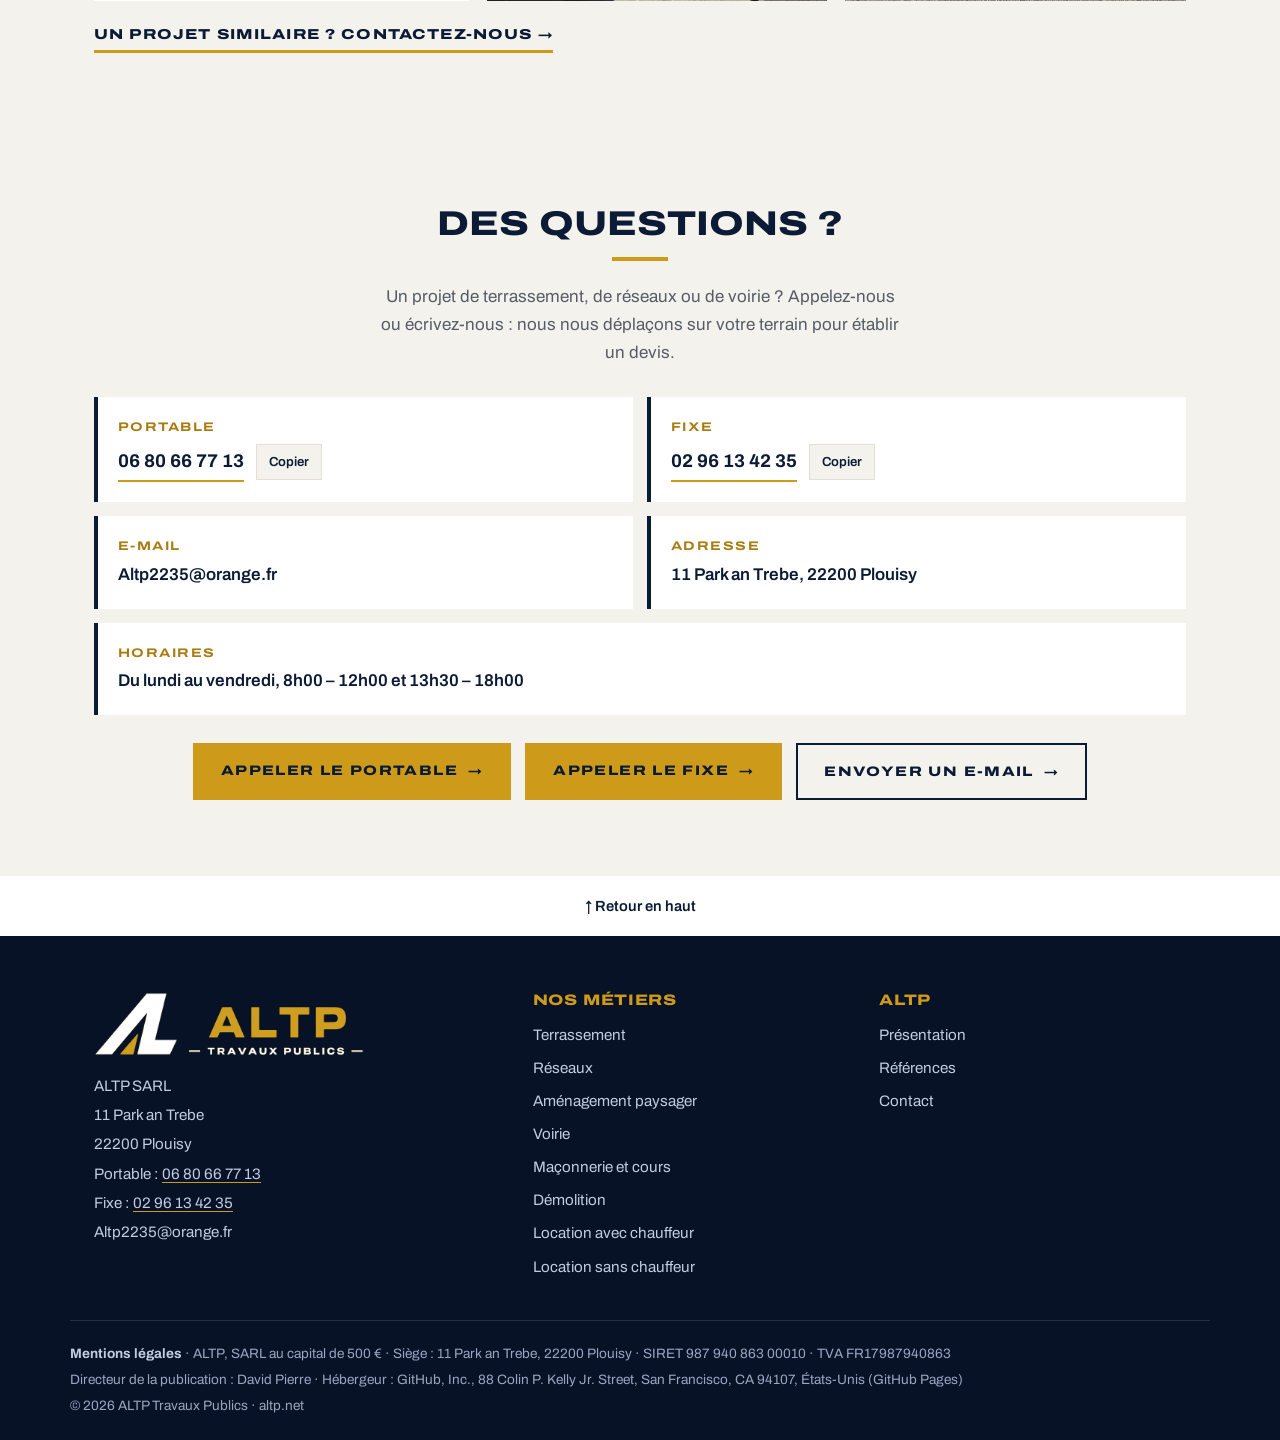
==== commit 01aa38ab: "Location : ajout du tractopelle et des camions 6x4 et 8x4 Co-Authored-By: Claude Opus 5.5 <noreply@a" ====
--- a/index.html
+++ b/index.html
@@ -34,7 +34,7 @@
   },
   "description": "Entreprise de travaux publics à Plouisy près de Guingamp : terrassement, VRD, réseaux, assainissement, maçonnerie, aménagement extérieur et paysager, location d'engins.",
   "areaServed": ["Plouisy", "Guingamp", "Plésidy", "Côtes-d'Armor", "Bretagne"],
-  "knowsAbout": ["Travaux publics", "Terrassement", "Terrassement de maison", "Terrassement de piscine", "VRD", "Voirie", "Enrobé", "Bordures", "Marquage au sol", "Réseaux eaux usées et eaux pluviales", "Raccordement tout-à-l'égout", "Assainissement non collectif", "Fosse septique", "Micro-station", "Drainage", "Réseaux secs", "Maçonnerie", "Mur en pierre", "Parement en briques", "Enrochement", "Mur de soutènement", "Aménagement de cour", "Aménagement paysager", "Allée pavée", "Gravillonnage", "Démolition", "Location de mini-pelle avec chauffeur", "Location d'engins sans chauffeur", "Location de mini-pelle 1,5 t", "Location de mini-pelle 2,5 t", "Location de fourgon benne"],
+  "knowsAbout": ["Travaux publics", "Terrassement", "Terrassement de maison", "Terrassement de piscine", "VRD", "Voirie", "Enrobé", "Bordures", "Marquage au sol", "Réseaux eaux usées et eaux pluviales", "Raccordement tout-à-l'égout", "Assainissement non collectif", "Fosse septique", "Micro-station", "Drainage", "Réseaux secs", "Maçonnerie", "Mur en pierre", "Parement en briques", "Enrochement", "Mur de soutènement", "Aménagement de cour", "Aménagement paysager", "Allée pavée", "Gravillonnage", "Démolition", "Location de mini-pelle avec chauffeur", "Location d'engins sans chauffeur", "Location de mini-pelle 1,5 t", "Location de mini-pelle 2,5 t", "Location de fourgon benne", "Location de tractopelle", "Location de camion benne 6x4", "Location de camion 8x4"],
   "openingHoursSpecification": [
     {"@type": "OpeningHoursSpecification", "dayOfWeek": ["Monday","Tuesday","Wednesday","Thursday","Friday"], "opens": "08:00", "closes": "12:00"},
     {"@type": "OpeningHoursSpecification", "dayOfWeek": ["Monday","Tuesday","Wednesday","Thursday","Friday"], "opens": "13:30", "closes": "18:00"}
@@ -424,15 +424,18 @@
 
 <section id="location">
   <div class="wrap location">
-    <figure class="location-photo"><img src="location-tractopelle.jpg" alt="Engin de chantier ALTP près de Guingamp, location d'engins avec ou sans chauffeur" width="705" height="1200" loading="lazy"></figure>
+    <figure class="location-photo"><img src="location-tractopelle.jpg" alt="Location de tractopelle avec ou sans chauffeur près de Guingamp, Côtes-d'Armor" width="705" height="1200" loading="lazy"></figure>
     <div class="location-texte texte">
       <h2>Location d'engins</h2>
-      <p>Besoin d'une mini-pelle ou d'un fourgon benne pour votre chantier ? ALTP loue ses engins dans le secteur de Guingamp et dans les Côtes-d'Armor.</p>
+      <p>Besoin d'une mini-pelle, d'un tractopelle ou d'un camion pour votre chantier ? ALTP loue ses engins et ses camions dans le secteur de Guingamp et dans les Côtes-d'Armor.</p>
       <h3 class="engins-titre">Nos engins en location</h3>
       <ul class="engins">
         <li><b>Mini-pelle 1,5 t</b><span>Compacte, idéale pour les accès étroits, tranchées et petits terrassements.</span></li>
         <li><b>Mini-pelle 2,5 t</b><span>Pour les terrassements, fouilles et tranchées de réseaux plus importants.</span></li>
-        <li><b>Fourgon benne</b><span>Pour transporter et évacuer terre, gravats et matériaux.</span></li>
+        <li><b>Tractopelle</b><span>Polyvalent : terrassement, chargement, tranchées et manutention de matériaux.</span></li>
+        <li><b>Fourgon benne</b><span>Pour transporter et évacuer terre, gravats et matériaux sur les petits chantiers.</span></li>
+        <li><b>Camion 6x4</b><span>Camion benne pour le transport de terre, de cailloux et de matériaux en volume.</span></li>
+        <li><b>Camion 8x4</b><span>Notre plus gros porteur, pour les grands volumes de déblais et de matériaux.</span></li>
       </ul>
       <h3 class="engins-titre">Deux formules au choix</h3>
       <ul class="formules" style="margin-top:12px">
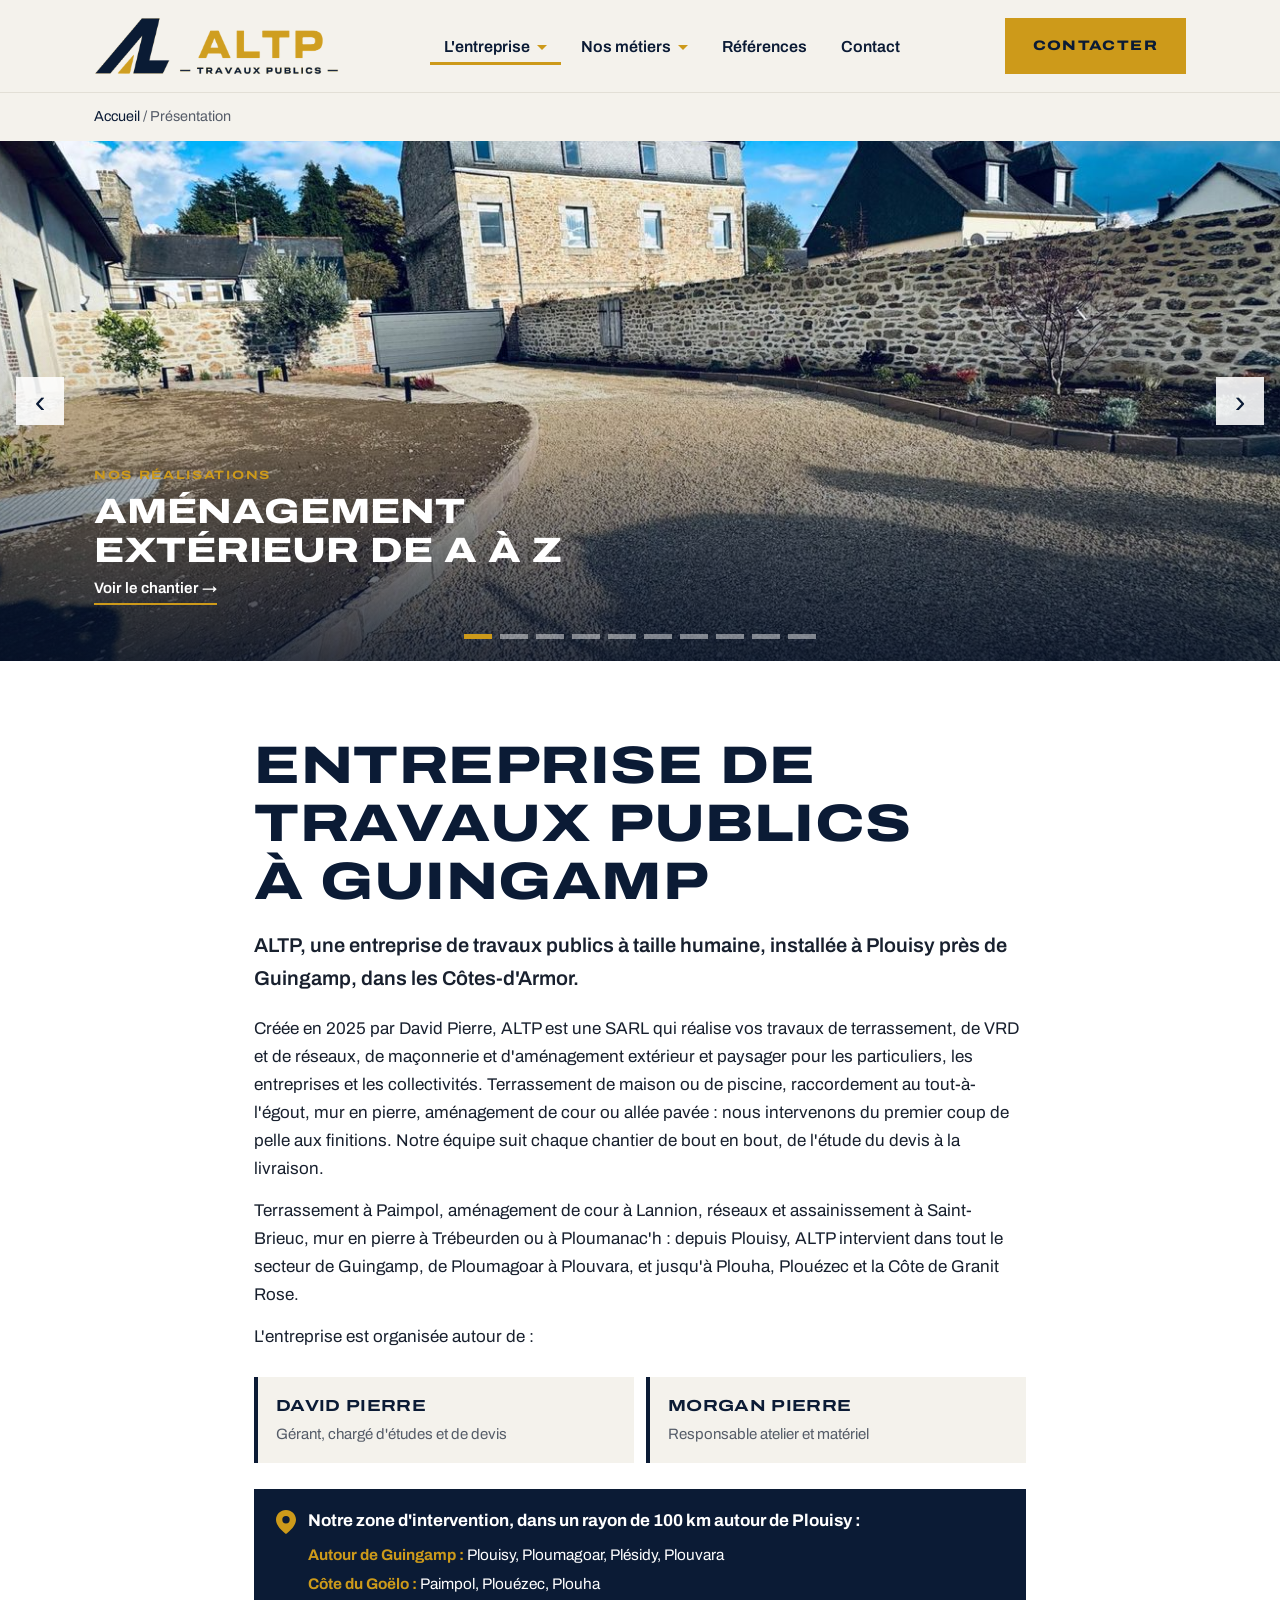
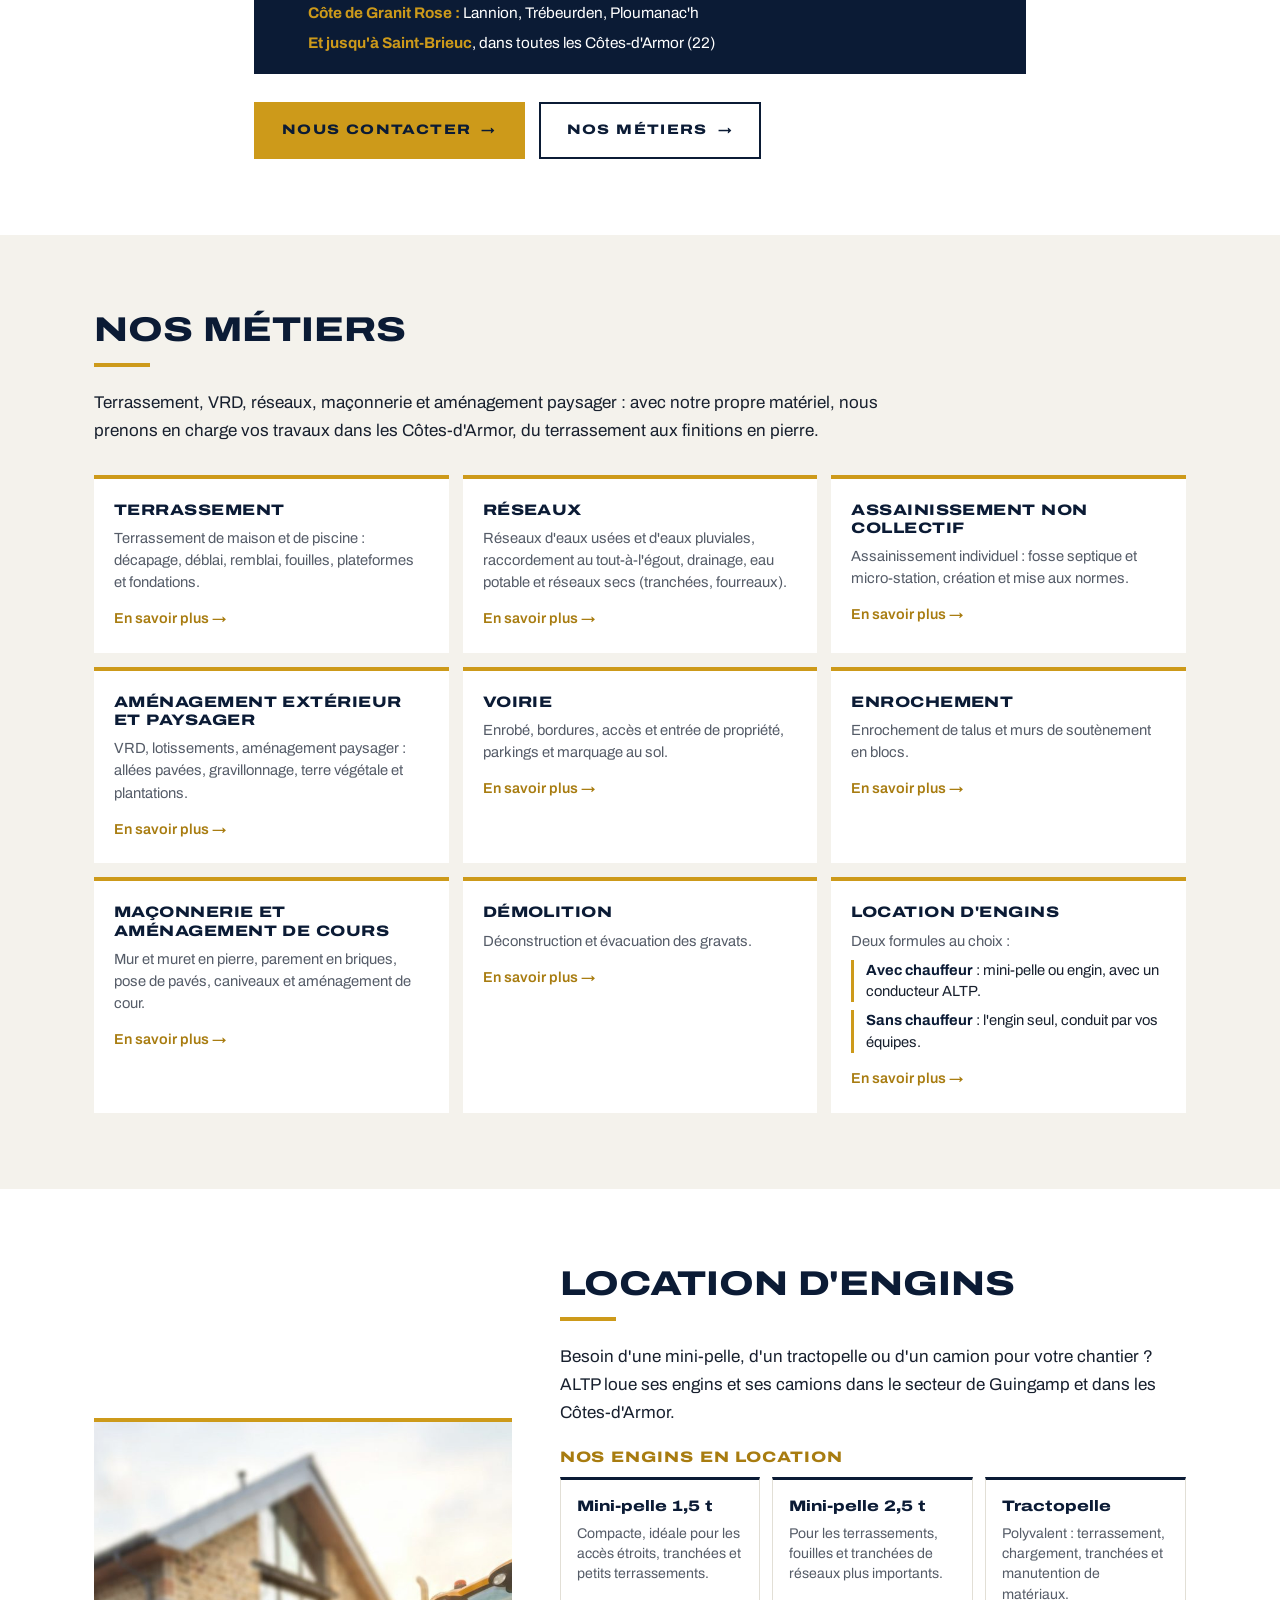
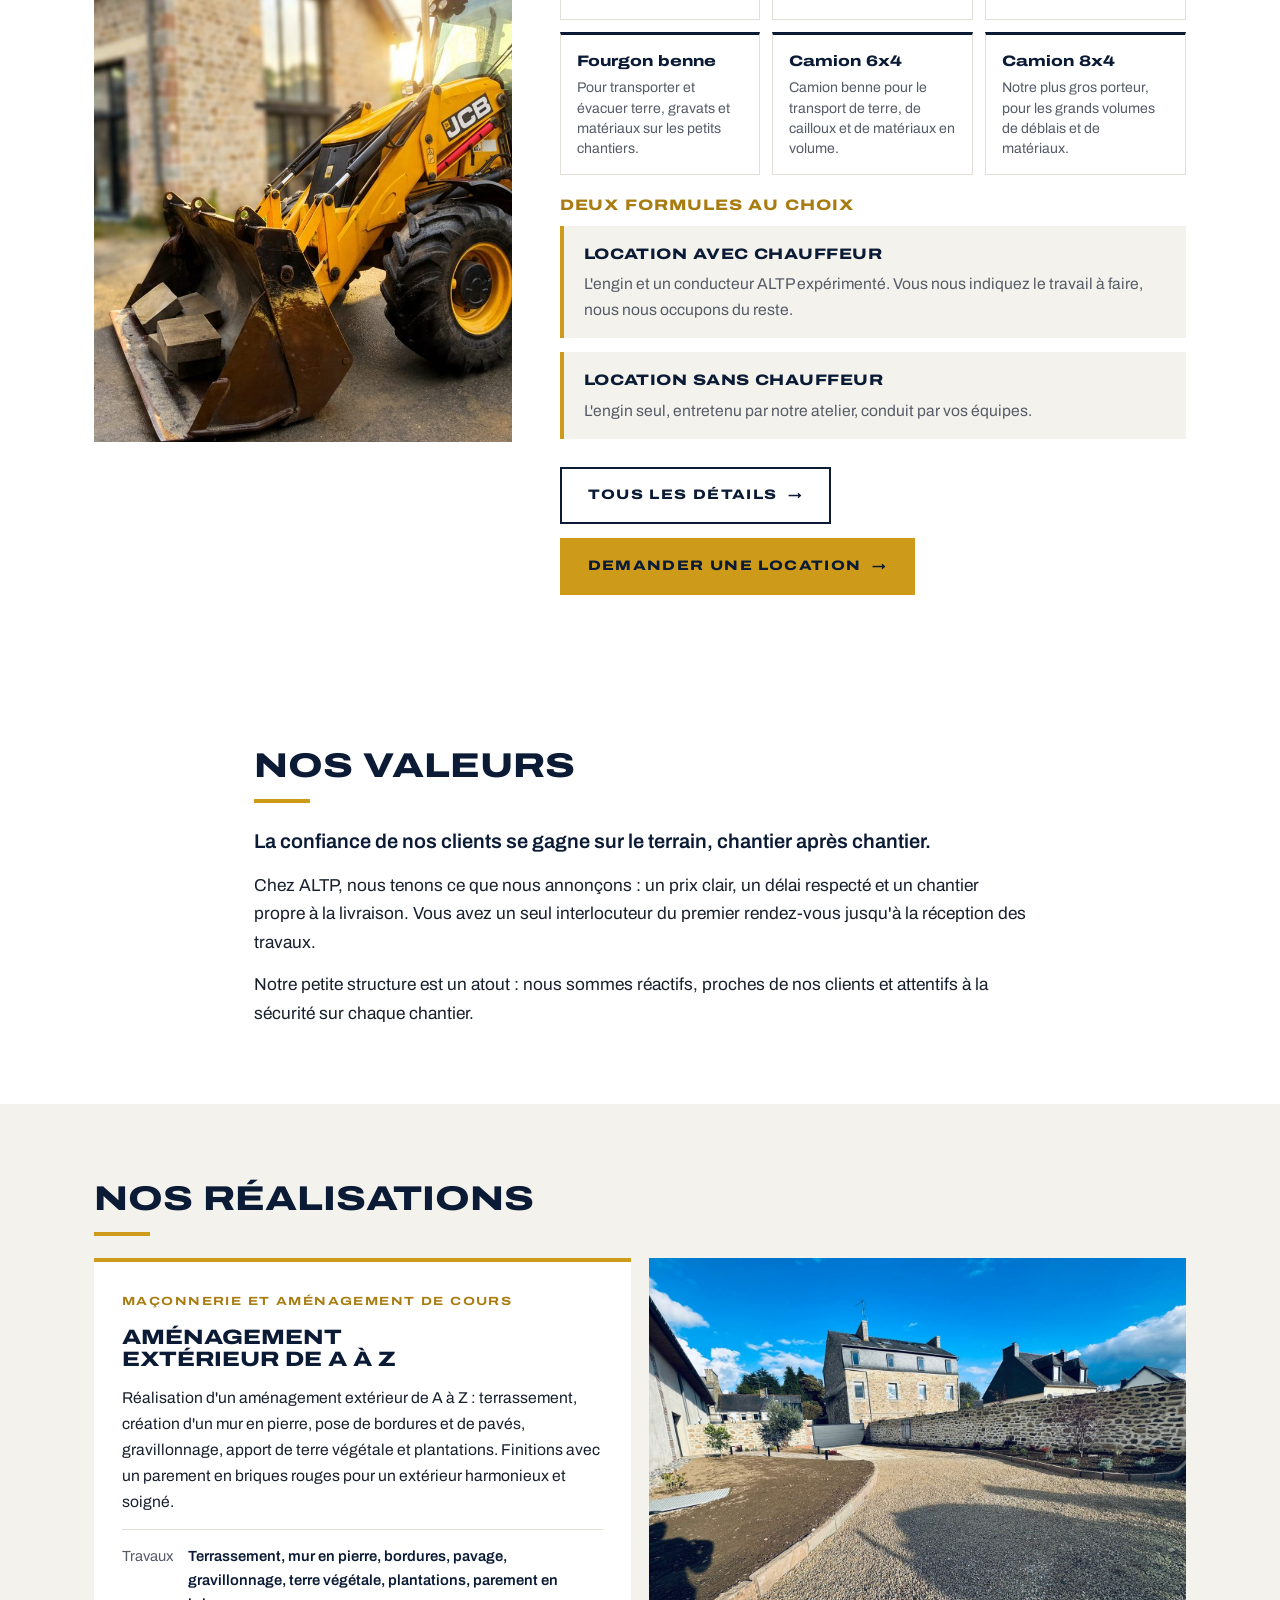
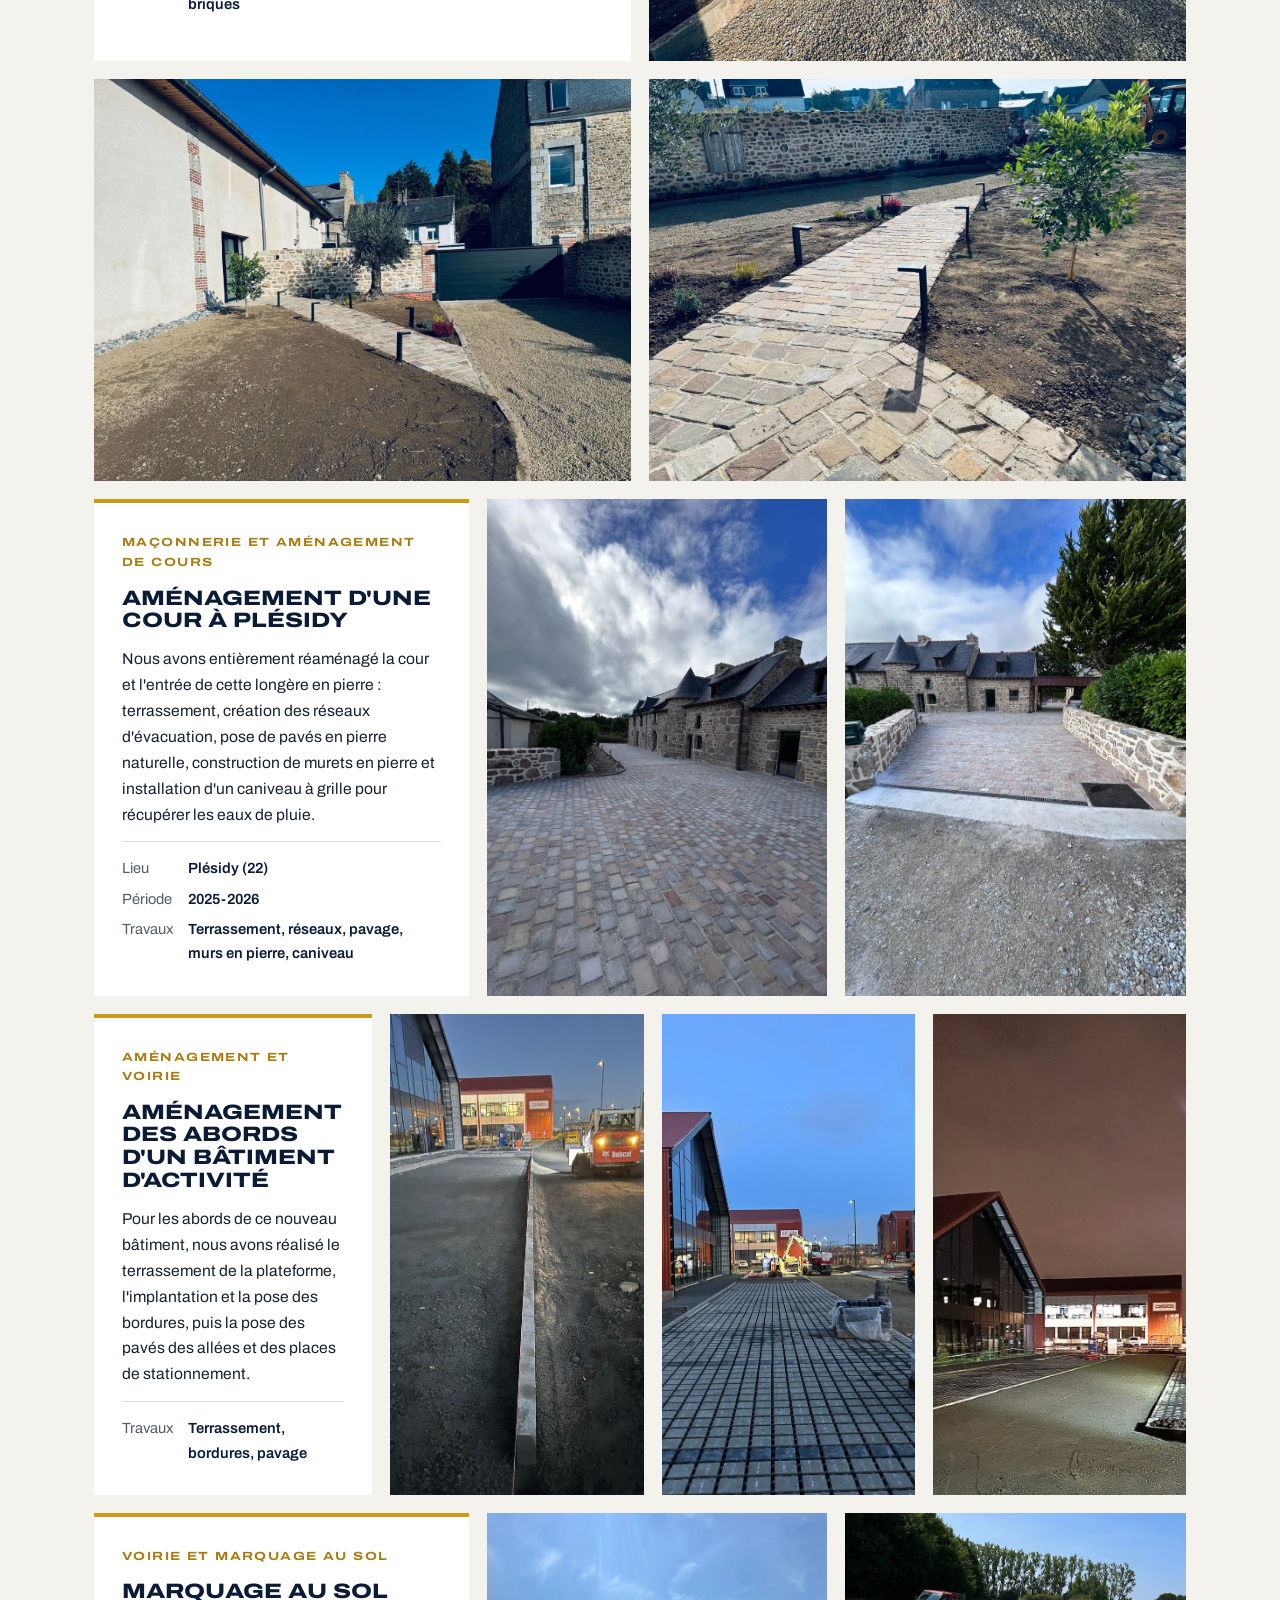
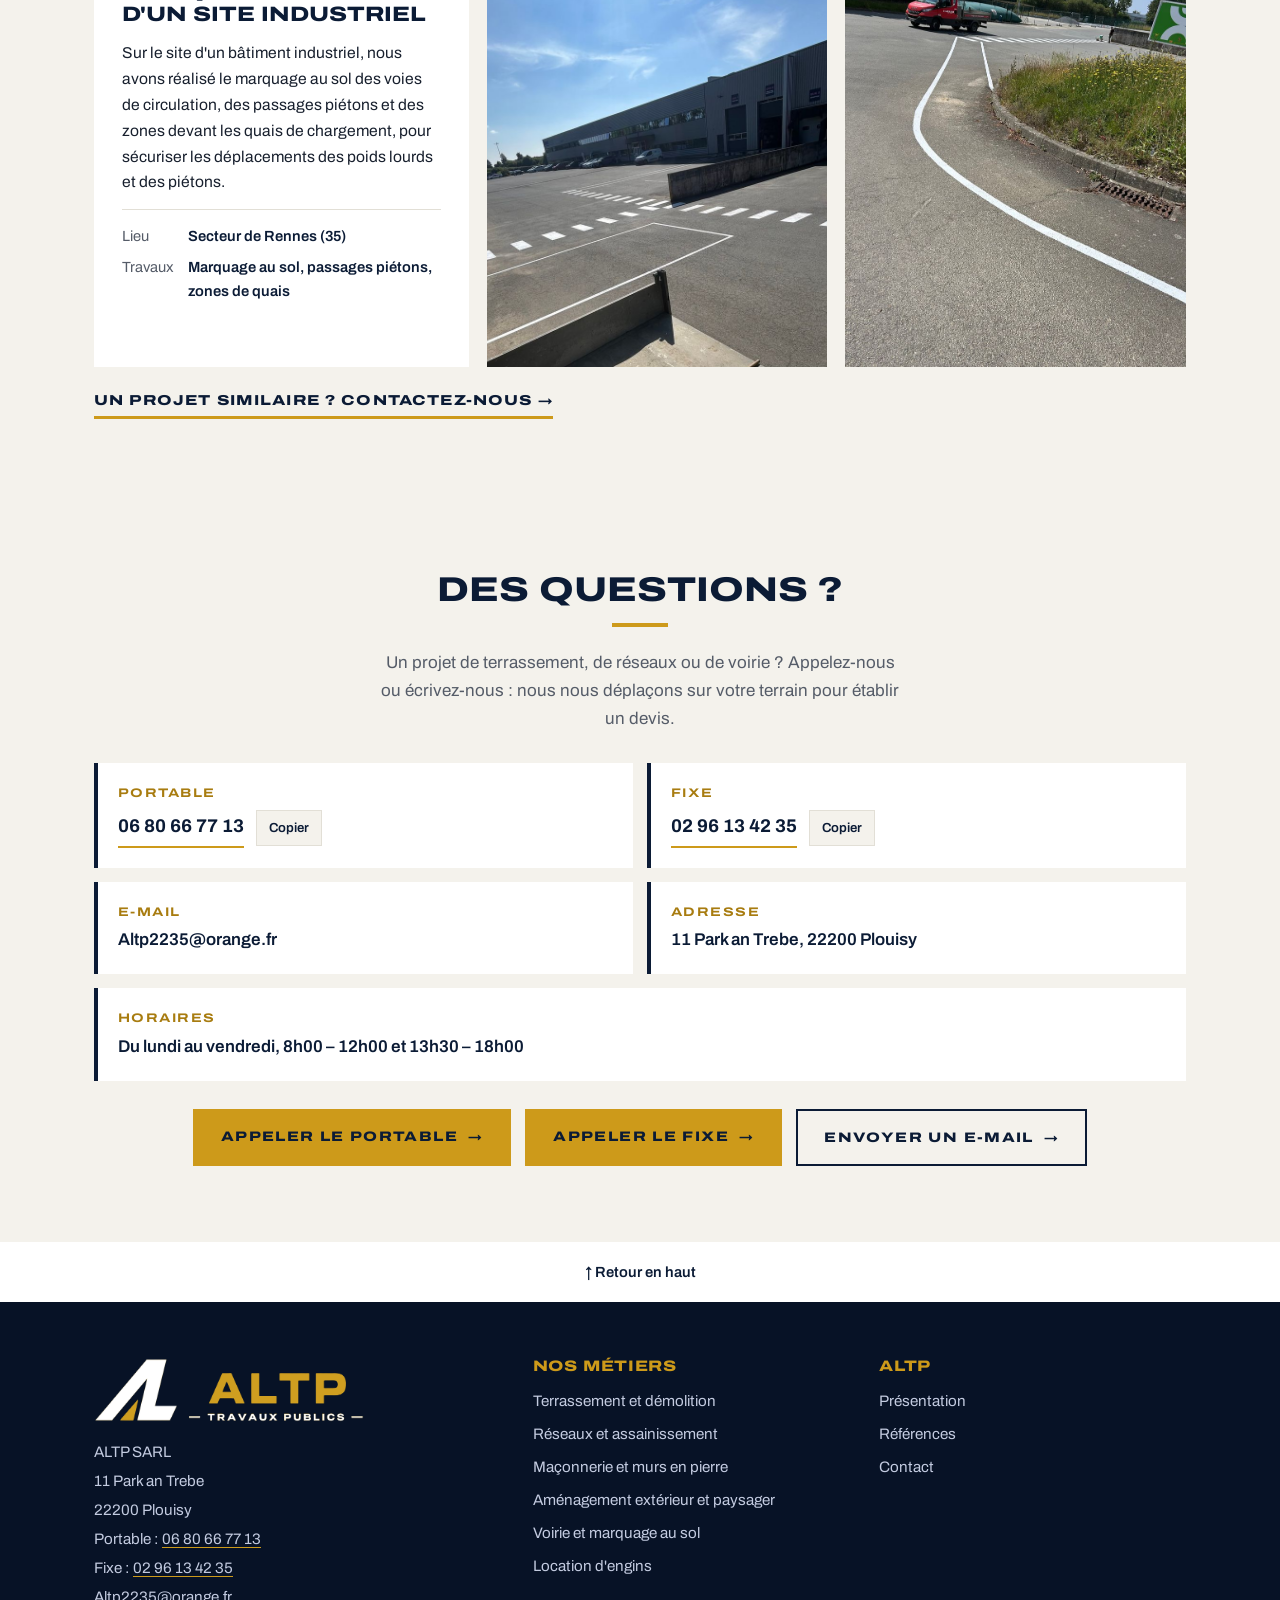
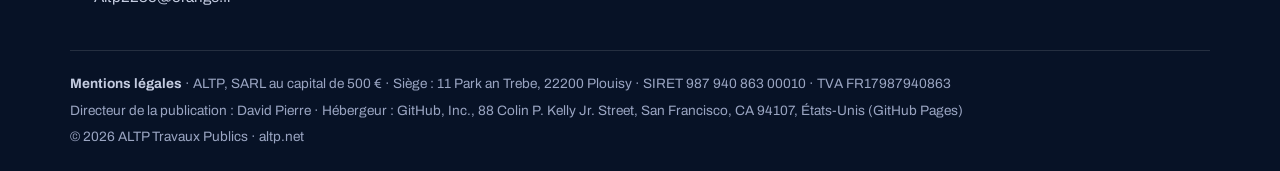
==== commit 8478294e: "Pages métiers, zone d'intervention par communes, styles et scripts partagés Co-Authored-By: Claude O" ====
--- a/index.html
+++ b/index.html
@@ -12,7 +12,7 @@
 <meta property="og:url" content="https://altp.net/">
 <meta property="og:image" content="https://altp.net/exterieur-cour.jpg">
 <meta property="og:locale" content="fr_FR">
-<link rel="icon" href="logo.png">
+<link rel="icon" href="/logo.png">
 <script type="application/ld+json">
 {
   "@context": "https://schema.org",
@@ -47,251 +47,7 @@
 <link rel="preconnect" href="https://fonts.googleapis.com">
 <link rel="preconnect" href="https://fonts.gstatic.com" crossorigin>
 <link href="https://fonts.googleapis.com/css2?family=Archivo:wdth,wght@100..125,400..900&display=swap" rel="stylesheet">
-<style>
-/* Page « Présentation » : bleu nuit et or du logo, Archivo élargie comme le logotype.
-   Ordre : fil d'Ariane, grande photo, intro + équipe, équipes de travaux, photo, chiffres clés, valeurs, deux photos, appel à l'action, pied de page. */
-:root{
-  --marine:#0b1b35;
-  --marine-2:#071226;
-  --fond:#f4f2ec;
-  --gris:#e2dfd6;
-  --accent:#cd9a1a;
-  --accent-fonce:#a87c10;
-  --texte:#18202e;
-  --texte-doux:#555c68;
-  --blanc:#ffffff;
-  --display:"Archivo","Arial Black",Arial,sans-serif;
-  --body:"Archivo","Segoe UI",Helvetica,Arial,sans-serif;
-  color-scheme:light;
-}
-*{box-sizing:border-box;margin:0;padding:0}
-html{scroll-behavior:smooth}
-@media (prefers-reduced-motion:reduce){html{scroll-behavior:auto}*{transition:none!important}}
-body{background:var(--blanc);color:var(--texte);font-family:var(--body);font-size:17px;line-height:1.65}
-a{color:inherit}
-:focus-visible{outline:3px solid var(--accent);outline-offset:3px}
-h1,h2,h3{font-family:var(--display);font-stretch:125%;font-weight:800;line-height:1.1;text-wrap:balance;color:var(--marine)}
-.wrap{max-width:1140px;margin:0 auto;padding:0 24px}
-.etroit{max-width:820px}
-.skip{position:absolute;left:-9999px}
-.skip:focus{left:12px;top:12px;background:var(--blanc);padding:8px 12px;z-index:50}
-
-/* En-tête */
-header{background:var(--fond);border-bottom:1px solid var(--gris);position:sticky;top:0;z-index:20}
-.nav{display:flex;align-items:center;justify-content:space-between;gap:20px;min-height:92px}
-.logo{display:flex;align-items:center;gap:12px;text-decoration:none}
-.logo img{display:block;height:58px;width:auto}
-.menu{display:flex;align-items:center;gap:6px;list-style:none}
-.menu > li{position:relative}
-.menu > li > a,.menu > li > button{display:block;padding:10px 14px;font:600 1rem var(--body);color:var(--marine);text-decoration:none;background:none;border:0;cursor:pointer}
-.menu > li > button::after{content:"";display:inline-block;margin-left:7px;border:5px solid transparent;border-top-color:var(--accent);transform:translateY(3px)}
-.menu > li:hover > a,.menu > li:hover > button{color:var(--accent-fonce)}
-.sous{position:absolute;top:100%;left:0;min-width:240px;background:var(--blanc);border-top:3px solid var(--accent);box-shadow:0 12px 30px rgba(20,35,74,.14);list-style:none;padding:8px 0;display:none}
-.menu > li:hover .sous,.menu > li:focus-within .sous{display:block}
-.sous a{display:block;padding:9px 18px;text-decoration:none;font-size:.96rem}
-.sous a:hover{background:var(--fond);color:var(--accent-fonce)}
-.menu .actif > button{box-shadow:inset 0 -3px 0 var(--accent)}
-.reseaux{display:flex;gap:8px}
-.reseaux a{width:36px;height:36px;display:grid;place-items:center;background:var(--fond);color:var(--marine);text-decoration:none;font-weight:700;font-size:.85rem}
-.reseaux a:hover{background:var(--marine);color:var(--blanc)}
-.nav-tel{padding:12px 18px}
-.burger{display:none;font:600 1rem var(--body);background:var(--marine);color:var(--blanc);border:0;padding:10px 16px;cursor:pointer}
-
-/* Fil d'Ariane */
-.ariane{background:var(--fond);font-size:.9rem;color:var(--texte-doux);padding:12px 0}
-.ariane a{text-decoration:none;color:var(--marine)}
-.ariane a:hover{color:var(--accent-fonce)}
-
-/* Photos à fournir */
-.photo{position:relative;background:linear-gradient(135deg,#1a2d52,#0b1b35);overflow:hidden;display:grid;place-items:center}
-.photo svg.decor{position:absolute;inset:0;width:100%;height:100%}
-.photo .etiq{position:relative;background:rgba(255,255,255,.92);color:var(--marine);font-weight:600;font-size:.88rem;padding:8px 14px;border-left:4px solid var(--accent)}
-.hero-photo{height:min(52vw,460px)}
-.large-photo{height:min(46vw,400px);margin:0}
-.duo{display:grid;grid-template-columns:1fr 1fr;gap:20px}
-.duo .photo{aspect-ratio:4/3}
-
-section{padding:76px 0}
-h1{font-size:clamp(2.1rem,4.6vw,3.3rem);font-weight:800;letter-spacing:.01em;text-transform:uppercase}
-h2{font-size:clamp(1.55rem,3vw,2.15rem);font-weight:800;text-transform:uppercase;margin-bottom:22px}
-h2::after{content:"";display:block;width:56px;height:4px;background:var(--accent);margin-top:14px}
-.chapo{font-size:1.25rem;font-weight:600;color:var(--marine);margin:18px 0 20px}
-p + p{margin-top:14px}
-.texte p{color:var(--texte)}
-
-/* Listes de personnes */
-.equipe{list-style:none;display:grid;grid-template-columns:repeat(2,1fr);gap:12px;margin:26px 0}
-.equipe li{background:var(--fond);padding:16px 18px;border-left:4px solid var(--marine);display:grid;gap:2px}
-.equipe b{font-family:var(--display);font-stretch:125%;font-weight:700;font-size:1rem;color:var(--marine);text-transform:uppercase;letter-spacing:.02em}
-.equipe span{font-size:.94rem;color:var(--texte-doux)}
-.ph{background:#fbf1d6;border:1px dashed var(--accent);padding:0 5px}
-.zone{display:flex;gap:12px;align-items:flex-start;background:var(--marine);color:var(--blanc);padding:18px 22px;margin:26px 0}
-.zone svg{flex:none;margin-top:3px}
-
-.boutons{display:flex;gap:14px;flex-wrap:wrap;margin-top:28px}
-.btn{display:inline-flex;align-items:center;gap:10px;font-family:var(--display);font-stretch:125%;font-weight:800;text-transform:uppercase;letter-spacing:.1em;font-size:.86rem;padding:15px 26px;background:var(--accent);color:var(--marine);text-decoration:none;border:2px solid var(--accent);transition:background .15s,color .15s}
-.btn:hover{background:var(--marine);border-color:var(--marine);color:var(--blanc)}
-.btn.contour{background:transparent;color:var(--marine);border-color:var(--marine)}
-.btn.contour:hover{background:var(--marine);color:var(--blanc)}
-.btn .fl{transition:transform .15s}
-.btn:hover .fl{transform:translateX(4px)}
-
-/* Équipes de travaux */
-.fond{background:var(--fond)}
-.chefs{list-style:none;display:grid;grid-template-columns:repeat(4,1fr);gap:14px;margin-top:30px}
-.chefs li{background:var(--blanc);padding:20px;display:grid;gap:6px;border-top:4px solid var(--accent)}
-.chefs .metier{font-family:var(--display);font-stretch:125%;font-weight:800;text-transform:uppercase;color:var(--marine);font-size:.95rem;letter-spacing:.03em;line-height:1.1}
-.chefs .chef{font-size:.92rem;color:var(--texte-doux)}
-
-/* Chiffres clés */
-.chiffres{background:var(--marine);color:var(--blanc)}
-.chiffres h2{color:var(--blanc)}
-.chiffres-grid{list-style:none;display:grid;grid-template-columns:repeat(5,1fr);gap:2px;background:rgba(255,255,255,.12);margin-top:10px}
-.chiffres-grid li{background:var(--marine);padding:28px 20px;display:grid;gap:6px;align-content:start}
-.chiffres-grid strong{font-family:var(--display);font-stretch:125%;font-weight:800;font-size:clamp(1.5rem,2.4vw,2rem);line-height:1;color:var(--accent);font-variant-numeric:tabular-nums}
-.chiffres-grid span{font-size:.95rem;color:#d4dae8}
-.note{font-size:.82rem;color:#aab4cc;margin-top:16px}
-
-/* Valeurs */
-.valeurs p{font-size:1.08rem}
-.valeurs p:first-of-type{font-size:1.25rem;font-weight:600;color:var(--marine)}
-
-.lien-suite{display:inline-flex;gap:10px;margin-top:22px;font-family:var(--display);font-stretch:125%;font-weight:800;font-size:.9rem;text-transform:uppercase;letter-spacing:.08em;color:var(--marine);text-decoration:none;border-bottom:3px solid var(--accent);padding-bottom:3px}
-.lien-suite:hover{color:var(--accent-fonce)}
-
-/* CTA */
-.cta{background:var(--fond);text-align:center}
-.cta h2::after{margin-left:auto;margin-right:auto}
-.cta p{color:var(--texte-doux);max-width:52ch;margin:0 auto}
-.cta .boutons{justify-content:center}
-.haut{display:block;text-align:center;padding:18px 0;font-weight:600;color:var(--marine);text-decoration:none;font-size:.92rem}
-.haut:hover{color:var(--accent-fonce)}
-
-.mail-affiche{margin:22px auto 0;display:inline-block;background:var(--blanc);border-left:4px solid var(--accent);padding:14px 22px;font-size:1.15rem;color:var(--marine)}
-.mail-affiche strong{user-select:all}
-.mail-affiche[hidden]{display:none}
-button.btn{cursor:pointer}
-
-.metiers .formule{font-size:.92rem;color:var(--texte);line-height:1.45;padding-left:12px;border-left:3px solid var(--accent)}
-.metiers .formule b{color:var(--marine)}
-
-.num-ligne{display:flex;align-items:center;gap:12px;flex-wrap:wrap}
-.num-tel{font-weight:700;font-size:1.15rem;color:var(--marine);text-decoration:none;border-bottom:2px solid var(--accent);padding:4px 0;font-variant-numeric:tabular-nums}
-.num-tel:hover{color:var(--accent-fonce)}
-.copier{font:600 .82rem var(--body);background:var(--fond);color:var(--marine);border:1px solid var(--gris);padding:6px 12px;cursor:pointer;min-height:36px}
-.copier:hover{border-color:var(--marine)}
-.copier.ok{background:var(--accent);border-color:var(--accent)}
-footer .adresse a{text-decoration:underline;text-decoration-color:var(--accent);text-underline-offset:3px}
-.tel-court{display:none}
-@media (max-width:980px){.nav-tel{padding:10px 14px;font-size:.8rem}}
-@media (max-width:620px){.nav{gap:10px}.logo img{height:42px}.nav-tel{margin-left:auto}}
-
-
-/* Location d'engins */
-.engins-titre{font-size:.95rem;text-transform:uppercase;letter-spacing:.06em;margin-top:22px;color:var(--accent-fonce)}
-.engins{list-style:none;display:grid;grid-template-columns:repeat(3,minmax(0,1fr));gap:12px;margin-top:12px}
-.engins li{border:1px solid var(--gris);border-top:3px solid var(--marine);padding:14px 16px;display:grid;gap:4px;align-content:start}
-.engins b{font-family:var(--display);font-stretch:125%;font-weight:800;color:var(--marine);font-size:.95rem}
-.engins span{font-size:.88rem;color:var(--texte-doux);line-height:1.45}
-@media (max-width:620px){.engins{grid-template-columns:1fr}}
-.location{display:grid;grid-template-columns:minmax(0,.8fr) minmax(0,1.2fr);gap:48px;align-items:center}
-.location-photo{margin:0;background:var(--marine);overflow:hidden;border-top:4px solid var(--accent)}
-.location-photo img{display:block;width:100%;height:auto;max-height:620px;object-fit:cover}
-.formules{list-style:none;display:grid;gap:14px;margin:24px 0 6px}
-.formules li{background:var(--fond);border-left:4px solid var(--accent);padding:16px 20px;display:grid;gap:4px}
-.formules b{font-family:var(--display);font-stretch:125%;font-weight:800;text-transform:uppercase;color:var(--marine);font-size:.95rem;letter-spacing:.03em}
-.formules span{color:var(--texte-doux);font-size:.98rem}
-.carte-lien{margin-top:6px;font-weight:600;font-size:.9rem;color:var(--accent-fonce);text-decoration:none}
-.carte-lien:hover{text-decoration:underline}
-#location{scroll-margin-top:100px}
-@media (max-width:860px){.location{grid-template-columns:1fr;gap:28px}.location-photo img{max-height:460px}}
-
-/* Pied de page */
-footer{background:var(--marine-2);color:#c3cbe0;padding:56px 0 0;font-size:.95rem}
-.foot{display:grid;grid-template-columns:1.3fr 1fr 1fr;gap:40px;padding-bottom:40px}
-footer .logo img{height:64px}
-footer h3{color:var(--accent);font-size:.95rem;text-transform:uppercase;margin-bottom:14px;letter-spacing:.04em}
-footer ul{list-style:none;display:grid;gap:8px}
-footer a{text-decoration:none}
-footer a:hover{color:var(--accent)}
-.adresse{margin-top:18px;display:grid;gap:4px}
-footer .reseaux{margin-top:18px}
-footer .reseaux a{background:rgba(255,255,255,.08);color:var(--blanc)}
-footer .ph,.zone .ph{color:var(--texte)}
-.legal{border-top:1px solid rgba(255,255,255,.12);padding:18px 0;font-size:.85rem;display:flex;flex-wrap:wrap;gap:8px 22px;color:#9aa5c2}
-
-@media (max-width:980px){
-  .menu,.nav .reseaux{display:none}
-  .burger{display:block}
-  .nav.ouvert{flex-wrap:wrap}
-  .nav.ouvert .menu{display:flex;flex-direction:column;align-items:stretch;width:100%;padding-bottom:14px}
-  .nav.ouvert .sous{display:block;position:static;box-shadow:none;border-top:0;padding:0 0 0 14px}
-  .chefs{grid-template-columns:repeat(2,1fr)}
-  .chiffres-grid{grid-template-columns:repeat(2,1fr)}
-  .foot{grid-template-columns:1fr 1fr}
-}
-@media (max-width:620px){
-  .equipe,.chefs,.duo,.foot{grid-template-columns:1fr}
-  .chiffres-grid{grid-template-columns:1fr}
-  section{padding:56px 0}
-}
-
-/* Métiers */
-.metiers{list-style:none;display:grid;grid-template-columns:repeat(3,1fr);gap:14px;margin-top:30px}
-.metiers li{background:var(--blanc);padding:22px 20px;display:grid;gap:8px;border-top:4px solid var(--accent);align-content:start}
-.metiers .nom{font-family:var(--display);font-stretch:125%;font-weight:800;text-transform:uppercase;color:var(--marine);font-size:.95rem;letter-spacing:.03em;line-height:1.2}
-.metiers .desc{font-size:.92rem;color:var(--texte-doux);line-height:1.5}
-.coord{list-style:none;display:grid;grid-template-columns:repeat(2,1fr);gap:14px;margin-top:30px;text-align:left}
-.coord li.large{grid-column:1/-1}
-.coord li{background:var(--blanc);padding:20px;display:grid;gap:4px;border-left:4px solid var(--marine)}
-.coord b{font-family:var(--display);font-stretch:125%;font-size:.78rem;letter-spacing:.12em;text-transform:uppercase;color:var(--accent-fonce)}
-.coord span{font-weight:600;color:var(--marine)}
-.legal-bloc{border-top:1px solid rgba(255,255,255,.12);padding:22px 0;font-size:.85rem;color:#9aa5c2;display:grid;gap:4px}
-.legal-bloc b{color:#c3cbe0}
-@media (max-width:980px){.metiers{grid-template-columns:repeat(2,1fr)}.coord{grid-template-columns:1fr}}
-@media (max-width:620px){.metiers{grid-template-columns:1fr}}
-
-/* Réalisations */
-.real{display:grid;grid-template-columns:1.1fr 1fr 1fr;gap:18px;align-items:stretch;margin-top:10px}
-.real-texte{background:var(--blanc);padding:30px 28px;display:grid;gap:14px;align-content:start;border-top:4px solid var(--accent)}
-.real-cat{font-family:var(--display);font-stretch:125%;font-weight:700;font-size:.74rem;letter-spacing:.12em;text-transform:uppercase;color:var(--accent-fonce)}
-.real-texte h3{font-size:1.3rem;text-transform:uppercase}
-.real-texte p{font-size:.98rem}
-.real dl{display:grid;grid-template-columns:auto 1fr;gap:6px 14px;font-size:.92rem;border-top:1px solid var(--gris);padding-top:14px}
-.real dt{color:var(--texte-doux)}
-.real dd{font-weight:600;color:var(--marine)}
-.real-photo{margin:0;overflow:hidden;background:var(--marine)}
-.real-photo img{display:block;width:100%;height:100%;object-fit:cover;aspect-ratio:3/4;transition:transform .4s}
-.real-photo:hover img{transform:scale(1.03)}
-.real + .real{margin-top:18px}
-.real.trois{grid-template-columns:1.1fr 1fr 1fr 1fr}
-.real.paysage{grid-template-columns:1fr 1fr}
-.real.paysage .real-photo img{aspect-ratio:4/3}
-@media (max-width:980px){.real,.real.trois{grid-template-columns:1fr 1fr}.real.trois .real-photo:last-child{grid-column:1/-1}.real.trois .real-photo:last-child img{aspect-ratio:16/10}.real-texte{grid-column:1/-1}}
-@media (max-width:620px){.real,.real.trois,.real.paysage{grid-template-columns:1fr}}
-
-/* Diaporama */
-.diapo{position:relative;height:min(56vw,520px);background:var(--marine);overflow:hidden}
-.slide{position:absolute;inset:0;opacity:0;transition:opacity .9s ease;display:block;text-decoration:none}
-.slide.actif{opacity:1;z-index:1}
-.slide img{width:100%;height:100%;object-fit:cover;display:block;transform:scale(1.02);transition:transform 6s ease}
-.slide.actif img{transform:scale(1.07)}
-.slide::after{content:"";position:absolute;inset:0;background:linear-gradient(to top,rgba(7,18,38,.82) 0%,rgba(7,18,38,.15) 45%,rgba(7,18,38,0) 70%)}
-.legende{position:absolute;left:max(24px,calc((100% - 1140px)/2 + 24px));bottom:56px;z-index:2;display:grid;gap:6px;color:var(--blanc);max-width:620px}
-.leg-cat{font-family:var(--display);font-stretch:125%;font-weight:700;font-size:.75rem;letter-spacing:.14em;text-transform:uppercase;color:var(--accent)}
-.leg-titre{font-family:var(--display);font-stretch:125%;font-weight:800;font-size:clamp(1.3rem,3vw,2.2rem);text-transform:uppercase;line-height:1.1;text-wrap:balance}
-.leg-lien{font-weight:600;font-size:.95rem;border-bottom:2px solid var(--accent);justify-self:start;padding-bottom:2px}
-.slide:hover .leg-lien{color:var(--accent)}
-.fleche{position:absolute;top:50%;transform:translateY(-50%);z-index:3;width:48px;height:48px;border:0;background:rgba(255,255,255,.88);color:var(--marine);font-size:2rem;line-height:1;cursor:pointer;display:grid;place-items:center}
-.fleche:hover{background:var(--accent)}
-.prec{left:16px}.suiv{right:16px}
-.dots{position:absolute;z-index:3;bottom:22px;left:50%;transform:translateX(-50%);display:flex;gap:8px}
-.dot{width:28px;height:5px;border:0;padding:0;background:rgba(255,255,255,.45);cursor:pointer}
-.dot.actif{background:var(--accent)}
-.real,#contact{scroll-margin-top:100px}
-@media (max-width:620px){.fleche{display:none}.legende{bottom:44px}.diapo{height:72vw}}
-@media (prefers-reduced-motion:reduce){.slide,.slide img{transition:none}.slide.actif img{transform:none}}
-</style>
+<link rel="stylesheet" href="/style.css">
 </head>
 <body>
 <a class="skip" href="#contenu">Aller au contenu</a>
@@ -299,7 +55,7 @@
 
 <header>
   <div class="wrap nav" id="nav">
-    <a class="logo" href="#haut"><img src="logo.png" alt="ALTP Travaux Publics" width="465" height="164"></a>
+    <a class="logo" href="#haut"><img src="/logo.png" alt="ALTP Travaux Publics" width="465" height="164"></a>
     <ul class="menu">
       <li class="actif"><button type="button" aria-haspopup="true">L'entreprise</button>
         <ul class="sous">
@@ -309,14 +65,12 @@
       </li>
       <li><button type="button" aria-haspopup="true">Nos métiers</button>
         <ul class="sous">
-          <li><a href="#metiers">Terrassement</a></li>
-          <li><a href="#metiers">Réseaux</a></li>
-          <li><a href="#metiers">Aménagement paysager</a></li>
-          <li><a href="#metiers">Voirie</a></li>
-          <li><a href="#metiers">Maçonnerie et cours</a></li>
-          <li><a href="#metiers">Démolition</a></li>
-          <li><a href="#location">Location d'engins avec chauffeur</a></li>
-          <li><a href="#location">Location d'engins sans chauffeur</a></li>
+          <li><a href="/terrassement/">Terrassement et démolition</a></li>
+          <li><a href="/reseaux-assainissement/">Réseaux et assainissement</a></li>
+          <li><a href="/maconnerie/">Maçonnerie et murs en pierre</a></li>
+          <li><a href="/amenagement-exterieur/">Aménagement extérieur et paysager</a></li>
+          <li><a href="/voirie/">Voirie et marquage au sol</a></li>
+          <li><a href="/location-engins/">Location d'engins avec ou sans chauffeur</a></li>
         </ul>
       </li>
       <li><a href="#realisations">Références</a></li>
@@ -333,43 +87,43 @@
 
 <div class="diapo" id="diapo" aria-roledescription="carrousel" aria-label="Photos de nos chantiers">
     <a class="slide actif" href="#real-exterieur" aria-label="Aménagement extérieur de A à Z : voir la réalisation">
-      <img src="exterieur-cour.jpg" alt="Aménagement de cour gravillonnée et mur en pierre près de Guingamp">
+      <img src="/exterieur-cour.jpg" alt="Aménagement de cour gravillonnée et mur en pierre près de Guingamp">
       <span class="legende"><span class="leg-cat">Nos réalisations</span><span class="leg-titre">Aménagement extérieur de A à Z</span><span class="leg-lien">Voir le chantier →</span></span>
     </a>
     <a class="slide" href="#real-exterieur" aria-label="Aménagement extérieur de A à Z : voir la réalisation" aria-hidden="true" tabindex="-1">
-      <img src="exterieur-allee.jpg" alt="Allée pavée en pierre naturelle, aménagement paysager" loading="lazy">
+      <img src="/exterieur-allee.jpg" alt="Allée pavée en pierre naturelle, aménagement paysager" loading="lazy">
       <span class="legende"><span class="leg-cat">Nos réalisations</span><span class="leg-titre">Aménagement extérieur de A à Z</span><span class="leg-lien">Voir le chantier →</span></span>
     </a>
     <a class="slide" href="#real-exterieur" aria-label="Aménagement extérieur de A à Z : voir la réalisation" aria-hidden="true" tabindex="-1">
-      <img src="exterieur-mur.jpg" alt="Allée pavée et parement en briques rouges, maçonnerie" loading="lazy">
+      <img src="/exterieur-mur.jpg" alt="Allée pavée et parement en briques rouges, maçonnerie" loading="lazy">
       <span class="legende"><span class="leg-cat">Nos réalisations</span><span class="leg-titre">Aménagement extérieur de A à Z</span><span class="leg-lien">Voir le chantier →</span></span>
     </a>
     <a class="slide" href="#real-plesidy" aria-label="Aménagement d'une cour à Plésidy : voir la réalisation" aria-hidden="true" tabindex="-1">
-      <img src="plesidy-cour.jpg" alt="Aménagement de cour pavée à Plésidy, Côtes-d'Armor" loading="lazy">
+      <img src="/plesidy-cour.jpg" alt="Aménagement de cour pavée à Plésidy, Côtes-d'Armor" loading="lazy">
       <span class="legende"><span class="leg-cat">Nos réalisations</span><span class="leg-titre">Aménagement d'une cour à Plésidy</span><span class="leg-lien">Voir le chantier →</span></span>
     </a>
     <a class="slide" href="#real-abords" aria-label="Abords d'un bâtiment d'activité : voir la réalisation" aria-hidden="true" tabindex="-1">
-      <img src="zone-paves.jpg" alt="Pose de pavés devant un bâtiment d'activité" loading="lazy">
+      <img src="/zone-paves.jpg" alt="Pose de pavés devant un bâtiment d'activité" loading="lazy">
       <span class="legende"><span class="leg-cat">Nos réalisations</span><span class="leg-titre">Abords d'un bâtiment d'activité</span><span class="leg-lien">Voir le chantier →</span></span>
     </a>
     <a class="slide" href="#real-marquage" aria-label="Marquage au sol d'un site industriel : voir la réalisation" aria-hidden="true" tabindex="-1">
-      <img src="marquage-quais.jpg" alt="Marquages devant des quais de chargement" loading="lazy">
+      <img src="/marquage-quais.jpg" alt="Marquages devant des quais de chargement" loading="lazy">
       <span class="legende"><span class="leg-cat">Nos réalisations</span><span class="leg-titre">Marquage au sol d'un site industriel</span><span class="leg-lien">Voir le chantier →</span></span>
     </a>
     <a class="slide" href="#real-plesidy" aria-label="Aménagement d'une cour à Plésidy : voir la réalisation" aria-hidden="true" tabindex="-1">
-      <img src="plesidy-entree.jpg" alt="Entrée pavée entre deux murets en pierre" loading="lazy">
+      <img src="/plesidy-entree.jpg" alt="Entrée pavée entre deux murets en pierre" loading="lazy">
       <span class="legende"><span class="leg-cat">Nos réalisations</span><span class="leg-titre">Aménagement d'une cour à Plésidy</span><span class="leg-lien">Voir le chantier →</span></span>
     </a>
     <a class="slide" href="#real-abords" aria-label="Abords d'un bâtiment d'activité : voir la réalisation" aria-hidden="true" tabindex="-1">
-      <img src="zone-bordures.jpg" alt="Terrassement et pose de bordures, VRD" loading="lazy">
+      <img src="/zone-bordures.jpg" alt="Terrassement et pose de bordures, VRD" loading="lazy">
       <span class="legende"><span class="leg-cat">Nos réalisations</span><span class="leg-titre">Abords d'un bâtiment d'activité</span><span class="leg-lien">Voir le chantier →</span></span>
     </a>
     <a class="slide" href="#real-marquage" aria-label="Marquage au sol d'un site industriel : voir la réalisation" aria-hidden="true" tabindex="-1">
-      <img src="marquage-voie.jpg" alt="Ligne de marquage sur une voie de circulation" loading="lazy">
+      <img src="/marquage-voie.jpg" alt="Ligne de marquage sur une voie de circulation" loading="lazy">
       <span class="legende"><span class="leg-cat">Nos réalisations</span><span class="leg-titre">Marquage au sol d'un site industriel</span><span class="leg-lien">Voir le chantier →</span></span>
     </a>
     <a class="slide" href="#real-abords" aria-label="Abords d'un bâtiment d'activité : voir la réalisation" aria-hidden="true" tabindex="-1">
-      <img src="zone-nuit.jpg" alt="Abords terminés, de nuit" loading="lazy">
+      <img src="/zone-nuit.jpg" alt="Abords terminés, de nuit" loading="lazy">
       <span class="legende"><span class="leg-cat">Nos réalisations</span><span class="leg-titre">Abords d'un bâtiment d'activité</span><span class="leg-lien">Voir le chantier →</span></span>
     </a>
   <button type="button" class="fleche prec" aria-label="Photo précédente">‹</button>
@@ -383,6 +137,7 @@
     <h1>Entreprise de travaux publics à Guingamp</h1>
     <p class="chapo">ALTP, une entreprise de travaux publics à taille humaine, installée à Plouisy près de Guingamp, dans les Côtes-d'Armor.</p>
     <p>Créée en 2025 par David Pierre, ALTP est une SARL qui réalise vos travaux de terrassement, de VRD et de réseaux, de maçonnerie et d'aménagement extérieur et paysager pour les particuliers, les entreprises et les collectivités. Terrassement de maison ou de piscine, raccordement au tout-à-l'égout, mur en pierre, aménagement de cour ou allée pavée : nous intervenons du premier coup de pelle aux finitions. Notre équipe suit chaque chantier de bout en bout, de l'étude du devis à la livraison.</p>
+    <p>Terrassement à Paimpol, aménagement de cour à Lannion, réseaux et assainissement à Saint-Brieuc, mur en pierre à Trébeurden ou à Ploumanac'h : depuis Plouisy, ALTP intervient dans tout le secteur de Guingamp, de Ploumagoar à Plouvara, et jusqu'à Plouha, Plouézec et la Côte de Granit Rose.</p>
     <p>L'entreprise est organisée autour de :</p>
     <ul class="equipe">
       <li><b>David Pierre</b><span>Gérant, chargé d'études et de devis</span></li>
@@ -390,7 +145,15 @@
     </ul>
     <div class="zone">
       <svg width="20" height="24" viewBox="0 0 20 24" aria-hidden="true"><path d="M10 0C4.5 0 0 4.4 0 9.8 0 17 10 24 10 24s10-7 10-14.2C20 4.4 15.5 0 10 0zm0 13.5a3.7 3.7 0 1 1 0-7.4 3.7 3.7 0 0 1 0 7.4z" fill="#cd9a1a"/></svg>
-      <span>Nous intervenons à Plouisy, Guingamp, Plésidy et dans toutes les Côtes-d'Armor (22), dans un rayon de 100 km autour de notre dépôt, en Bretagne.</span>
+      <div class="zone-texte">
+        <b>Notre zone d'intervention, dans un rayon de 100 km autour de Plouisy :</b>
+        <ul class="secteurs">
+          <li><b>Autour de Guingamp :</b> Plouisy, Ploumagoar, Plésidy, Plouvara</li>
+          <li><b>Côte du Goëlo :</b> Paimpol, Plouézec, Plouha</li>
+          <li><b>Côte de Granit Rose :</b> Lannion, Trébeurden, Ploumanac'h</li>
+          <li><b>Et jusqu'à Saint-Brieuc</b>, dans toutes les Côtes-d'Armor (22)</li>
+        </ul>
+      </div>
     </div>
     <div class="boutons">
       <a class="btn" href="#contact">Nous contacter <span class="fl">→</span></a>
@@ -406,25 +169,25 @@
       <p>Terrassement, VRD, réseaux, maçonnerie et aménagement paysager : avec notre propre matériel, nous prenons en charge vos travaux dans les Côtes-d'Armor, du terrassement aux finitions en pierre.</p>
     </div>
     <ul class="metiers">
-      <li><span class="nom">Terrassement</span><span class="desc">Terrassement de maison et de piscine : décapage, déblai, remblai, fouilles, plateformes et fondations.</span></li>
-      <li><span class="nom">Réseaux</span><span class="desc">Réseaux d'eaux usées et d'eaux pluviales, raccordement au tout-à-l'égout, drainage, eau potable et réseaux secs (tranchées, fourreaux).</span></li>
-      <li><span class="nom">Assainissement non collectif</span><span class="desc">Assainissement individuel : fosse septique et micro-station, création et mise aux normes.</span></li>
-      <li><span class="nom">Aménagement extérieur et paysager</span><span class="desc">VRD, lotissements, aménagement paysager : allées pavées, gravillonnage, terre végétale et plantations.</span></li>
-      <li><span class="nom">Voirie</span><span class="desc">Enrobé, bordures, accès et entrée de propriété, parkings et marquage au sol.</span></li>
-      <li><span class="nom">Enrochement</span><span class="desc">Enrochement de talus et murs de soutènement en blocs.</span></li>
-      <li><span class="nom">Maçonnerie et aménagement de cours</span><span class="desc">Mur et muret en pierre, parement en briques, pose de pavés, caniveaux et aménagement de cour.</span></li>
-      <li><span class="nom">Démolition</span><span class="desc">Déconstruction et évacuation des gravats.</span></li>
+      <li><span class="nom">Terrassement</span><span class="desc">Terrassement de maison et de piscine : décapage, déblai, remblai, fouilles, plateformes et fondations.</span><a class="carte-lien" href="/terrassement/">En savoir plus →</a></li>
+      <li><span class="nom">Réseaux</span><span class="desc">Réseaux d'eaux usées et d'eaux pluviales, raccordement au tout-à-l'égout, drainage, eau potable et réseaux secs (tranchées, fourreaux).</span><a class="carte-lien" href="/reseaux-assainissement/">En savoir plus →</a></li>
+      <li><span class="nom">Assainissement non collectif</span><span class="desc">Assainissement individuel : fosse septique et micro-station, création et mise aux normes.</span><a class="carte-lien" href="/reseaux-assainissement/">En savoir plus →</a></li>
+      <li><span class="nom">Aménagement extérieur et paysager</span><span class="desc">VRD, lotissements, aménagement paysager : allées pavées, gravillonnage, terre végétale et plantations.</span><a class="carte-lien" href="/amenagement-exterieur/">En savoir plus →</a></li>
+      <li><span class="nom">Voirie</span><span class="desc">Enrobé, bordures, accès et entrée de propriété, parkings et marquage au sol.</span><a class="carte-lien" href="/voirie/">En savoir plus →</a></li>
+      <li><span class="nom">Enrochement</span><span class="desc">Enrochement de talus et murs de soutènement en blocs.</span><a class="carte-lien" href="/maconnerie/">En savoir plus →</a></li>
+      <li><span class="nom">Maçonnerie et aménagement de cours</span><span class="desc">Mur et muret en pierre, parement en briques, pose de pavés, caniveaux et aménagement de cour.</span><a class="carte-lien" href="/maconnerie/">En savoir plus →</a></li>
+      <li><span class="nom">Démolition</span><span class="desc">Déconstruction et évacuation des gravats.</span><a class="carte-lien" href="/terrassement/">En savoir plus →</a></li>
       <li><span class="nom">Location d'engins</span><span class="desc">Deux formules au choix :</span>
         <span class="formule"><b>Avec chauffeur</b> : mini-pelle ou engin, avec un conducteur ALTP.</span>
         <span class="formule"><b>Sans chauffeur</b> : l'engin seul, conduit par vos équipes.</span>
-        <a class="carte-lien" href="#location">Voir la location d'engins →</a></li>
+        <a class="carte-lien" href="/location-engins/">En savoir plus →</a></li>
     </ul>
   </div>
 </section>
 
 <section id="location">
   <div class="wrap location">
-    <figure class="location-photo"><img src="location-tractopelle.jpg" alt="Location de tractopelle avec ou sans chauffeur près de Guingamp, Côtes-d'Armor" width="705" height="1200" loading="lazy"></figure>
+    <figure class="location-photo"><img src="/location-tractopelle.jpg" alt="Location de tractopelle avec ou sans chauffeur près de Guingamp, Côtes-d'Armor" width="705" height="1200" loading="lazy"></figure>
     <div class="location-texte texte">
       <h2>Location d'engins</h2>
       <p>Besoin d'une mini-pelle, d'un tractopelle ou d'un camion pour votre chantier ? ALTP loue ses engins et ses camions dans le secteur de Guingamp et dans les Côtes-d'Armor.</p>
@@ -443,6 +206,7 @@
         <li><b>Location sans chauffeur</b><span>L'engin seul, entretenu par notre atelier, conduit par vos équipes.</span></li>
       </ul>
       <div class="boutons">
+        <a class="btn contour" href="/location-engins/">Tous les détails <span class="fl">→</span></a>
         <a class="btn" href="#contact">Demander une location <span class="fl">→</span></a>
       </div>
     </div>
@@ -470,9 +234,9 @@
           <dt>Travaux</dt><dd>Terrassement, mur en pierre, bordures, pavage, gravillonnage, terre végétale, plantations, parement en briques</dd>
         </dl>
       </div>
-      <figure class="real-photo"><img src="exterieur-cour.jpg" alt="Aménagement extérieur : cour gravillonnée, mur en pierre et plantations" width="1400" height="1050" loading="lazy"></figure>
-      <figure class="real-photo"><img src="exterieur-mur.jpg" alt="Allée pavée avec bornes lumineuses, maçonnerie en pierre et parement en briques rouges" width="1400" height="1050" loading="lazy"></figure>
-      <figure class="real-photo"><img src="exterieur-allee.jpg" alt="Pose de pavés en pierre naturelle et aménagement paysager" width="1400" height="1050" loading="lazy"></figure>
+      <figure class="real-photo"><img src="/exterieur-cour.jpg" alt="Aménagement extérieur : cour gravillonnée, mur en pierre et plantations" width="1400" height="1050" loading="lazy"></figure>
+      <figure class="real-photo"><img src="/exterieur-mur.jpg" alt="Allée pavée avec bornes lumineuses, maçonnerie en pierre et parement en briques rouges" width="1400" height="1050" loading="lazy"></figure>
+      <figure class="real-photo"><img src="/exterieur-allee.jpg" alt="Pose de pavés en pierre naturelle et aménagement paysager" width="1400" height="1050" loading="lazy"></figure>
     </article>
     <article class="real" id="real-plesidy">
       <div class="real-texte">
@@ -485,8 +249,8 @@
           <dt>Travaux</dt><dd>Terrassement, réseaux, pavage, murs en pierre, caniveau</dd>
         </dl>
       </div>
-      <figure class="real-photo"><img src="plesidy-cour.jpg" alt="Cour pavée devant une longère en pierre à Plésidy" width="825" height="1100" loading="lazy"></figure>
-      <figure class="real-photo"><img src="plesidy-entree.jpg" alt="Entrée pavée entre deux murets en pierre, avec caniveau à grille, à Plésidy" width="825" height="1100" loading="lazy"></figure>
+      <figure class="real-photo"><img src="/plesidy-cour.jpg" alt="Cour pavée devant une longère en pierre à Plésidy" width="825" height="1100" loading="lazy"></figure>
+      <figure class="real-photo"><img src="/plesidy-entree.jpg" alt="Entrée pavée entre deux murets en pierre, avec caniveau à grille, à Plésidy" width="825" height="1100" loading="lazy"></figure>
     </article>
     <article class="real trois" id="real-abords">
       <div class="real-texte">
@@ -497,9 +261,9 @@
           <dt>Travaux</dt><dd>Terrassement, bordures, pavage</dd>
         </dl>
       </div>
-      <figure class="real-photo"><img src="zone-bordures.jpg" alt="Terrassement et pose de bordures devant un bâtiment d'activité, avec une chargeuse sur le chantier" width="825" height="1100" loading="lazy"></figure>
-      <figure class="real-photo"><img src="zone-paves.jpg" alt="Pose de pavés devant un bâtiment d'activité, avec une pelle et un compacteur" width="733" height="1100" loading="lazy"></figure>
-      <figure class="real-photo"><img src="zone-nuit.jpg" alt="Abords pavés et voirie terminés devant le bâtiment, de nuit" width="1078" height="1100" loading="lazy"></figure>
+      <figure class="real-photo"><img src="/zone-bordures.jpg" alt="Terrassement et pose de bordures devant un bâtiment d'activité, avec une chargeuse sur le chantier" width="825" height="1100" loading="lazy"></figure>
+      <figure class="real-photo"><img src="/zone-paves.jpg" alt="Pose de pavés devant un bâtiment d'activité, avec une pelle et un compacteur" width="733" height="1100" loading="lazy"></figure>
+      <figure class="real-photo"><img src="/zone-nuit.jpg" alt="Abords pavés et voirie terminés devant le bâtiment, de nuit" width="1078" height="1100" loading="lazy"></figure>
     </article>
     <article class="real" id="real-marquage">
       <div class="real-texte">
@@ -511,8 +275,8 @@
           <dt>Travaux</dt><dd>Marquage au sol, passages piétons, zones de quais</dd>
         </dl>
       </div>
-      <figure class="real-photo"><img src="marquage-quais.jpg" alt="Passages piétons et zones peintes devant les quais de chargement d'un bâtiment industriel" width="1100" height="958" loading="lazy"></figure>
-      <figure class="real-photo"><img src="marquage-voie.jpg" alt="Ligne blanche de marquage le long d'une voie de circulation sur un site industriel" width="825" height="1100" loading="lazy"></figure>
+      <figure class="real-photo"><img src="/marquage-quais.jpg" alt="Passages piétons et zones peintes devant les quais de chargement d'un bâtiment industriel" width="1100" height="958" loading="lazy"></figure>
+      <figure class="real-photo"><img src="/marquage-voie.jpg" alt="Ligne blanche de marquage le long d'une voie de circulation sur un site industriel" width="825" height="1100" loading="lazy"></figure>
     </article>
     <a class="lien-suite" href="#contact">Un projet similaire ? Contactez-nous →</a>
   </div>
@@ -543,7 +307,7 @@
 <footer id="pied">
   <div class="wrap foot">
     <div>
-      <a class="logo" href="#haut"><img src="logo-blanc.png" alt="ALTP Travaux Publics" width="465" height="164"></a>
+      <a class="logo" href="#haut"><img src="/logo-blanc.png" alt="ALTP Travaux Publics" width="465" height="164"></a>
       <div class="adresse">
         <span>ALTP SARL</span>
         <span>11 Park an Trebe</span>
@@ -556,14 +320,12 @@
     <div>
       <h3>Nos métiers</h3>
       <ul>
-        <li><a href="#metiers">Terrassement</a></li>
-        <li><a href="#metiers">Réseaux</a></li>
-        <li><a href="#metiers">Aménagement paysager</a></li>
-        <li><a href="#metiers">Voirie</a></li>
-        <li><a href="#metiers">Maçonnerie et cours</a></li>
-        <li><a href="#metiers">Démolition</a></li>
-        <li><a href="#location">Location avec chauffeur</a></li>
-        <li><a href="#location">Location sans chauffeur</a></li>
+        <li><a href="/terrassement/">Terrassement et démolition</a></li>
+        <li><a href="/reseaux-assainissement/">Réseaux et assainissement</a></li>
+        <li><a href="/maconnerie/">Maçonnerie et murs en pierre</a></li>
+        <li><a href="/amenagement-exterieur/">Aménagement extérieur et paysager</a></li>
+        <li><a href="/voirie/">Voirie et marquage au sol</a></li>
+        <li><a href="/location-engins/">Location d'engins</a></li>
       </ul>
     </div>
     <div>
@@ -582,54 +344,6 @@
   </div>
 </footer>
 
-<script>
-var b = document.getElementById('burger'), n = document.getElementById('nav');
-b.addEventListener('click', function(){
-  var o = n.classList.toggle('ouvert');
-  b.setAttribute('aria-expanded', o ? 'true' : 'false');
-});
-
-(function(){
-  var d=document.getElementById('diapo'); if(!d) return;
-  var sl=d.querySelectorAll('.slide'), dots=d.querySelectorAll('.dot'), i=0, t=null;
-  var calme=window.matchMedia && window.matchMedia('(prefers-reduced-motion: reduce)').matches;
-  function voir(n){
-    sl[i].classList.remove('actif'); sl[i].setAttribute('aria-hidden','true'); sl[i].tabIndex=-1; dots[i].classList.remove('actif');
-    i=(n+sl.length)%sl.length;
-    sl[i].classList.add('actif'); sl[i].removeAttribute('aria-hidden'); sl[i].tabIndex=0; dots[i].classList.add('actif');
-  }
-  function lancer(){ if(calme) return; arreter(); t=setInterval(function(){voir(i+1)},5000); }
-  function arreter(){ if(t){clearInterval(t);t=null;} }
-  d.querySelector('.prec').addEventListener('click',function(){voir(i-1);lancer();});
-  d.querySelector('.suiv').addEventListener('click',function(){voir(i+1);lancer();});
-  dots.forEach(function(b,k){b.addEventListener('click',function(){voir(k);lancer();});});
-  d.addEventListener('mouseenter',arreter); d.addEventListener('mouseleave',lancer);
-  d.addEventListener('focusin',arreter); d.addEventListener('focusout',lancer);
-  var x0=null;
-  d.addEventListener('touchstart',function(e){x0=e.touches[0].clientX;},{passive:true});
-  d.addEventListener('touchend',function(e){ if(x0===null) return; var dx=e.changedTouches[0].clientX-x0; if(Math.abs(dx)>40){voir(dx<0?i+1:i-1);lancer();} x0=null; });
-  lancer();
-})();
-
-(function(){
-  var b=document.getElementById('btn-mail'), m=document.getElementById('mail-affiche');
-  if(!b||!m) return;
-  b.addEventListener('click',function(){
-    var ouvert=m.hidden;
-    m.hidden=!ouvert;
-    b.setAttribute('aria-expanded', ouvert ? 'true' : 'false');
-  });
-})();
-
-(function(){
-  document.querySelectorAll('.copier').forEach(function(b){
-    b.addEventListener('click',function(){
-      var t=b.getAttribute('data-copie'), fini=function(){ b.textContent='Copié ✓'; b.classList.add('ok'); setTimeout(function(){ b.textContent='Copier'; b.classList.remove('ok'); },2000); };
-      var secours=function(){ var z=document.createElement('textarea'); z.value=t; z.setAttribute('readonly',''); z.style.position='fixed'; z.style.opacity='0'; document.body.appendChild(z); z.select(); try{ document.execCommand('copy'); fini(); }catch(e){} document.body.removeChild(z); };
-      try{ if(navigator.clipboard&&window.isSecureContext){ navigator.clipboard.writeText(t).then(fini,secours); } else { secours(); } }catch(e){ secours(); }
-    });
-  });
-})();
-</script>
+<script src="/site.js"></script>
 </body>
 </html>
--- a/style.css
+++ b/style.css
@@ -0,0 +1,277 @@
+/* Page « Présentation » : bleu nuit et or du logo, Archivo élargie comme le logotype.
+   Ordre : fil d'Ariane, grande photo, intro + équipe, équipes de travaux, photo, chiffres clés, valeurs, deux photos, appel à l'action, pied de page. */
+:root{
+  --marine:#0b1b35;
+  --marine-2:#071226;
+  --fond:#f4f2ec;
+  --gris:#e2dfd6;
+  --accent:#cd9a1a;
+  --accent-fonce:#a87c10;
+  --texte:#18202e;
+  --texte-doux:#555c68;
+  --blanc:#ffffff;
+  --display:"Archivo","Arial Black",Arial,sans-serif;
+  --body:"Archivo","Segoe UI",Helvetica,Arial,sans-serif;
+  color-scheme:light;
+}
+*{box-sizing:border-box;margin:0;padding:0}
+html{scroll-behavior:smooth}
+@media (prefers-reduced-motion:reduce){html{scroll-behavior:auto}*{transition:none!important}}
+body{background:var(--blanc);color:var(--texte);font-family:var(--body);font-size:17px;line-height:1.65}
+a{color:inherit}
+:focus-visible{outline:3px solid var(--accent);outline-offset:3px}
+h1,h2,h3{font-family:var(--display);font-stretch:125%;font-weight:800;line-height:1.1;text-wrap:balance;color:var(--marine)}
+.wrap{max-width:1140px;margin:0 auto;padding:0 24px}
+.etroit{max-width:820px}
+.skip{position:absolute;left:-9999px}
+.skip:focus{left:12px;top:12px;background:var(--blanc);padding:8px 12px;z-index:50}
+
+/* En-tête */
+header{background:var(--fond);border-bottom:1px solid var(--gris);position:sticky;top:0;z-index:20}
+.nav{display:flex;align-items:center;justify-content:space-between;gap:20px;min-height:92px}
+.logo{display:flex;align-items:center;gap:12px;text-decoration:none}
+.logo img{display:block;height:58px;width:auto}
+.menu{display:flex;align-items:center;gap:6px;list-style:none}
+.menu > li{position:relative}
+.menu > li > a,.menu > li > button{display:block;padding:10px 14px;font:600 1rem var(--body);color:var(--marine);text-decoration:none;background:none;border:0;cursor:pointer}
+.menu > li > button::after{content:"";display:inline-block;margin-left:7px;border:5px solid transparent;border-top-color:var(--accent);transform:translateY(3px)}
+.menu > li:hover > a,.menu > li:hover > button{color:var(--accent-fonce)}
+.sous{position:absolute;top:100%;left:0;min-width:240px;background:var(--blanc);border-top:3px solid var(--accent);box-shadow:0 12px 30px rgba(20,35,74,.14);list-style:none;padding:8px 0;display:none}
+.menu > li:hover .sous,.menu > li:focus-within .sous{display:block}
+.sous a{display:block;padding:9px 18px;text-decoration:none;font-size:.96rem}
+.sous a:hover{background:var(--fond);color:var(--accent-fonce)}
+.menu .actif > button{box-shadow:inset 0 -3px 0 var(--accent)}
+.reseaux{display:flex;gap:8px}
+.reseaux a{width:36px;height:36px;display:grid;place-items:center;background:var(--fond);color:var(--marine);text-decoration:none;font-weight:700;font-size:.85rem}
+.reseaux a:hover{background:var(--marine);color:var(--blanc)}
+.nav-tel{padding:12px 18px}
+.burger{display:none;font:600 1rem var(--body);background:var(--marine);color:var(--blanc);border:0;padding:10px 16px;cursor:pointer}
+
+/* Fil d'Ariane */
+.ariane{background:var(--fond);font-size:.9rem;color:var(--texte-doux);padding:12px 0}
+.ariane a{text-decoration:none;color:var(--marine)}
+.ariane a:hover{color:var(--accent-fonce)}
+
+/* Photos à fournir */
+.photo{position:relative;background:linear-gradient(135deg,#1a2d52,#0b1b35);overflow:hidden;display:grid;place-items:center}
+.photo svg.decor{position:absolute;inset:0;width:100%;height:100%}
+.photo .etiq{position:relative;background:rgba(255,255,255,.92);color:var(--marine);font-weight:600;font-size:.88rem;padding:8px 14px;border-left:4px solid var(--accent)}
+.hero-photo{height:min(52vw,460px)}
+.large-photo{height:min(46vw,400px);margin:0}
+.duo{display:grid;grid-template-columns:1fr 1fr;gap:20px}
+.duo .photo{aspect-ratio:4/3}
+
+section{padding:76px 0}
+h1{font-size:clamp(2.1rem,4.6vw,3.3rem);font-weight:800;letter-spacing:.01em;text-transform:uppercase}
+h2{font-size:clamp(1.55rem,3vw,2.15rem);font-weight:800;text-transform:uppercase;margin-bottom:22px}
+h2::after{content:"";display:block;width:56px;height:4px;background:var(--accent);margin-top:14px}
+.chapo{font-size:1.25rem;font-weight:600;color:var(--marine);margin:18px 0 20px}
+p + p{margin-top:14px}
+.texte p{color:var(--texte)}
+
+/* Listes de personnes */
+.equipe{list-style:none;display:grid;grid-template-columns:repeat(2,1fr);gap:12px;margin:26px 0}
+.equipe li{background:var(--fond);padding:16px 18px;border-left:4px solid var(--marine);display:grid;gap:2px}
+.equipe b{font-family:var(--display);font-stretch:125%;font-weight:700;font-size:1rem;color:var(--marine);text-transform:uppercase;letter-spacing:.02em}
+.equipe span{font-size:.94rem;color:var(--texte-doux)}
+.ph{background:#fbf1d6;border:1px dashed var(--accent);padding:0 5px}
+.zone{display:flex;gap:12px;align-items:flex-start;background:var(--marine);color:var(--blanc);padding:18px 22px;margin:26px 0}
+.zone svg{flex:none;margin-top:3px}
+
+.boutons{display:flex;gap:14px;flex-wrap:wrap;margin-top:28px}
+.btn{display:inline-flex;align-items:center;gap:10px;font-family:var(--display);font-stretch:125%;font-weight:800;text-transform:uppercase;letter-spacing:.1em;font-size:.86rem;padding:15px 26px;background:var(--accent);color:var(--marine);text-decoration:none;border:2px solid var(--accent);transition:background .15s,color .15s}
+.btn:hover{background:var(--marine);border-color:var(--marine);color:var(--blanc)}
+.btn.contour{background:transparent;color:var(--marine);border-color:var(--marine)}
+.btn.contour:hover{background:var(--marine);color:var(--blanc)}
+.btn .fl{transition:transform .15s}
+.btn:hover .fl{transform:translateX(4px)}
+
+/* Équipes de travaux */
+.fond{background:var(--fond)}
+.chefs{list-style:none;display:grid;grid-template-columns:repeat(4,1fr);gap:14px;margin-top:30px}
+.chefs li{background:var(--blanc);padding:20px;display:grid;gap:6px;border-top:4px solid var(--accent)}
+.chefs .metier{font-family:var(--display);font-stretch:125%;font-weight:800;text-transform:uppercase;color:var(--marine);font-size:.95rem;letter-spacing:.03em;line-height:1.1}
+.chefs .chef{font-size:.92rem;color:var(--texte-doux)}
+
+/* Chiffres clés */
+.chiffres{background:var(--marine);color:var(--blanc)}
+.chiffres h2{color:var(--blanc)}
+.chiffres-grid{list-style:none;display:grid;grid-template-columns:repeat(5,1fr);gap:2px;background:rgba(255,255,255,.12);margin-top:10px}
+.chiffres-grid li{background:var(--marine);padding:28px 20px;display:grid;gap:6px;align-content:start}
+.chiffres-grid strong{font-family:var(--display);font-stretch:125%;font-weight:800;font-size:clamp(1.5rem,2.4vw,2rem);line-height:1;color:var(--accent);font-variant-numeric:tabular-nums}
+.chiffres-grid span{font-size:.95rem;color:#d4dae8}
+.note{font-size:.82rem;color:#aab4cc;margin-top:16px}
+
+/* Valeurs */
+.valeurs p{font-size:1.08rem}
+.valeurs p:first-of-type{font-size:1.25rem;font-weight:600;color:var(--marine)}
+
+.lien-suite{display:inline-flex;gap:10px;margin-top:22px;font-family:var(--display);font-stretch:125%;font-weight:800;font-size:.9rem;text-transform:uppercase;letter-spacing:.08em;color:var(--marine);text-decoration:none;border-bottom:3px solid var(--accent);padding-bottom:3px}
+.lien-suite:hover{color:var(--accent-fonce)}
+
+/* CTA */
+.cta{background:var(--fond);text-align:center}
+.cta h2::after{margin-left:auto;margin-right:auto}
+.cta p{color:var(--texte-doux);max-width:52ch;margin:0 auto}
+.cta .boutons{justify-content:center}
+.haut{display:block;text-align:center;padding:18px 0;font-weight:600;color:var(--marine);text-decoration:none;font-size:.92rem}
+.haut:hover{color:var(--accent-fonce)}
+
+.mail-affiche{margin:22px auto 0;display:inline-block;background:var(--blanc);border-left:4px solid var(--accent);padding:14px 22px;font-size:1.15rem;color:var(--marine)}
+.mail-affiche strong{user-select:all}
+.mail-affiche[hidden]{display:none}
+button.btn{cursor:pointer}
+
+.metiers .formule{font-size:.92rem;color:var(--texte);line-height:1.45;padding-left:12px;border-left:3px solid var(--accent)}
+.metiers .formule b{color:var(--marine)}
+
+.num-ligne{display:flex;align-items:center;gap:12px;flex-wrap:wrap}
+.num-tel{font-weight:700;font-size:1.15rem;color:var(--marine);text-decoration:none;border-bottom:2px solid var(--accent);padding:4px 0;font-variant-numeric:tabular-nums}
+.num-tel:hover{color:var(--accent-fonce)}
+.copier{font:600 .82rem var(--body);background:var(--fond);color:var(--marine);border:1px solid var(--gris);padding:6px 12px;cursor:pointer;min-height:36px}
+.copier:hover{border-color:var(--marine)}
+.copier.ok{background:var(--accent);border-color:var(--accent)}
+footer .adresse a{text-decoration:underline;text-decoration-color:var(--accent);text-underline-offset:3px}
+.tel-court{display:none}
+@media (max-width:980px){.nav-tel{padding:10px 14px;font-size:.8rem}}
+@media (max-width:620px){.nav{gap:6px;padding:0 14px}.logo img{height:34px}.nav-tel{margin-left:auto;padding:9px 10px;font-size:.7rem;letter-spacing:.06em}.burger{padding:9px 12px;font-size:.9rem}}
+
+
+/* Location d'engins */
+.engins-titre{font-size:.95rem;text-transform:uppercase;letter-spacing:.06em;margin-top:22px;color:var(--accent-fonce)}
+.engins{list-style:none;display:grid;grid-template-columns:repeat(3,minmax(0,1fr));gap:12px;margin-top:12px}
+.engins li{border:1px solid var(--gris);border-top:3px solid var(--marine);padding:14px 16px;display:grid;gap:4px;align-content:start}
+.engins b{font-family:var(--display);font-stretch:125%;font-weight:800;color:var(--marine);font-size:.95rem}
+.engins span{font-size:.88rem;color:var(--texte-doux);line-height:1.45}
+@media (max-width:620px){.engins{grid-template-columns:1fr}}
+.location{display:grid;grid-template-columns:minmax(0,.8fr) minmax(0,1.2fr);gap:48px;align-items:center}
+.location-photo{margin:0;background:var(--marine);overflow:hidden;border-top:4px solid var(--accent)}
+.location-photo img{display:block;width:100%;height:auto;max-height:620px;object-fit:cover}
+.formules{list-style:none;display:grid;gap:14px;margin:24px 0 6px}
+.formules li{background:var(--fond);border-left:4px solid var(--accent);padding:16px 20px;display:grid;gap:4px}
+.formules b{font-family:var(--display);font-stretch:125%;font-weight:800;text-transform:uppercase;color:var(--marine);font-size:.95rem;letter-spacing:.03em}
+.formules span{color:var(--texte-doux);font-size:.98rem}
+.carte-lien{margin-top:6px;font-weight:600;font-size:.9rem;color:var(--accent-fonce);text-decoration:none}
+.carte-lien:hover{text-decoration:underline}
+#location{scroll-margin-top:100px}
+@media (max-width:860px){.location{grid-template-columns:1fr;gap:28px}.location-photo img{max-height:460px}}
+
+.zone-texte{display:grid;gap:8px}
+.secteurs{list-style:none;display:grid;gap:4px;font-size:.96rem}
+.secteurs b{color:var(--accent)}
+.metiers li{align-content:start}
+.metiers .carte-lien{margin-top:auto;padding-top:6px}
+
+/* Pied de page */
+footer{background:var(--marine-2);color:#c3cbe0;padding:56px 0 0;font-size:.95rem}
+.foot{display:grid;grid-template-columns:1.3fr 1fr 1fr;gap:40px;padding-bottom:40px}
+footer .logo img{height:64px}
+footer h3{color:var(--accent);font-size:.95rem;text-transform:uppercase;margin-bottom:14px;letter-spacing:.04em}
+footer ul{list-style:none;display:grid;gap:8px}
+footer a{text-decoration:none}
+footer a:hover{color:var(--accent)}
+.adresse{margin-top:18px;display:grid;gap:4px}
+footer .reseaux{margin-top:18px}
+footer .reseaux a{background:rgba(255,255,255,.08);color:var(--blanc)}
+footer .ph,.zone .ph{color:var(--texte)}
+.legal{border-top:1px solid rgba(255,255,255,.12);padding:18px 0;font-size:.85rem;display:flex;flex-wrap:wrap;gap:8px 22px;color:#9aa5c2}
+
+@media (max-width:980px){
+  .menu,.nav .reseaux{display:none}
+  .burger{display:block}
+  .nav.ouvert{flex-wrap:wrap}
+  .nav.ouvert .menu{display:flex;flex-direction:column;align-items:stretch;width:100%;padding-bottom:14px}
+  .nav.ouvert .sous{display:block;position:static;box-shadow:none;border-top:0;padding:0 0 0 14px}
+  .chefs{grid-template-columns:repeat(2,1fr)}
+  .chiffres-grid{grid-template-columns:repeat(2,1fr)}
+  .foot{grid-template-columns:1fr 1fr}
+}
+@media (max-width:620px){
+  .equipe,.chefs,.duo,.foot{grid-template-columns:1fr}
+  .chiffres-grid{grid-template-columns:1fr}
+  section{padding:56px 0}
+}
+
+/* Métiers */
+.metiers{list-style:none;display:grid;grid-template-columns:repeat(3,1fr);gap:14px;margin-top:30px}
+.metiers li{background:var(--blanc);padding:22px 20px;display:grid;gap:8px;border-top:4px solid var(--accent);align-content:start}
+.metiers .nom{font-family:var(--display);font-stretch:125%;font-weight:800;text-transform:uppercase;color:var(--marine);font-size:.95rem;letter-spacing:.03em;line-height:1.2}
+.metiers .desc{font-size:.92rem;color:var(--texte-doux);line-height:1.5}
+.coord{list-style:none;display:grid;grid-template-columns:repeat(2,1fr);gap:14px;margin-top:30px;text-align:left}
+.coord li.large{grid-column:1/-1}
+.coord li{background:var(--blanc);padding:20px;display:grid;gap:4px;border-left:4px solid var(--marine)}
+.coord b{font-family:var(--display);font-stretch:125%;font-size:.78rem;letter-spacing:.12em;text-transform:uppercase;color:var(--accent-fonce)}
+.coord span{font-weight:600;color:var(--marine)}
+.legal-bloc{border-top:1px solid rgba(255,255,255,.12);padding:22px 0;font-size:.85rem;color:#9aa5c2;display:grid;gap:4px}
+.legal-bloc b{color:#c3cbe0}
+@media (max-width:980px){.metiers{grid-template-columns:repeat(2,1fr)}.coord{grid-template-columns:1fr}}
+@media (max-width:620px){.metiers{grid-template-columns:1fr}}
+
+/* Réalisations */
+.real{display:grid;grid-template-columns:1.1fr 1fr 1fr;gap:18px;align-items:stretch;margin-top:10px}
+.real-texte{background:var(--blanc);padding:30px 28px;display:grid;gap:14px;align-content:start;border-top:4px solid var(--accent)}
+.real-cat{font-family:var(--display);font-stretch:125%;font-weight:700;font-size:.74rem;letter-spacing:.12em;text-transform:uppercase;color:var(--accent-fonce)}
+.real-texte h3{font-size:1.3rem;text-transform:uppercase}
+.real-texte p{font-size:.98rem}
+.real dl{display:grid;grid-template-columns:auto 1fr;gap:6px 14px;font-size:.92rem;border-top:1px solid var(--gris);padding-top:14px}
+.real dt{color:var(--texte-doux)}
+.real dd{font-weight:600;color:var(--marine)}
+.real-photo{margin:0;overflow:hidden;background:var(--marine)}
+.real-photo img{display:block;width:100%;height:100%;object-fit:cover;aspect-ratio:3/4;transition:transform .4s}
+.real-photo:hover img{transform:scale(1.03)}
+.real + .real{margin-top:18px}
+.real.trois{grid-template-columns:1.1fr 1fr 1fr 1fr}
+.real.paysage{grid-template-columns:1fr 1fr}
+.real.paysage .real-photo img{aspect-ratio:4/3}
+@media (max-width:980px){.real,.real.trois{grid-template-columns:1fr 1fr}.real.trois .real-photo:last-child{grid-column:1/-1}.real.trois .real-photo:last-child img{aspect-ratio:16/10}.real-texte{grid-column:1/-1}}
+@media (max-width:620px){.real,.real.trois,.real.paysage{grid-template-columns:1fr}}
+
+/* Diaporama */
+.diapo{position:relative;height:min(56vw,520px);background:var(--marine);overflow:hidden}
+.slide{position:absolute;inset:0;opacity:0;transition:opacity .9s ease;display:block;text-decoration:none}
+.slide.actif{opacity:1;z-index:1}
+.slide img{width:100%;height:100%;object-fit:cover;display:block;transform:scale(1.02);transition:transform 6s ease}
+.slide.actif img{transform:scale(1.07)}
+.slide::after{content:"";position:absolute;inset:0;background:linear-gradient(to top,rgba(7,18,38,.82) 0%,rgba(7,18,38,.15) 45%,rgba(7,18,38,0) 70%)}
+.legende{position:absolute;left:max(24px,calc((100% - 1140px)/2 + 24px));bottom:56px;z-index:2;display:grid;gap:6px;color:var(--blanc);max-width:620px}
+.leg-cat{font-family:var(--display);font-stretch:125%;font-weight:700;font-size:.75rem;letter-spacing:.14em;text-transform:uppercase;color:var(--accent)}
+.leg-titre{font-family:var(--display);font-stretch:125%;font-weight:800;font-size:clamp(1.3rem,3vw,2.2rem);text-transform:uppercase;line-height:1.1;text-wrap:balance}
+.leg-lien{font-weight:600;font-size:.95rem;border-bottom:2px solid var(--accent);justify-self:start;padding-bottom:2px}
+.slide:hover .leg-lien{color:var(--accent)}
+.fleche{position:absolute;top:50%;transform:translateY(-50%);z-index:3;width:48px;height:48px;border:0;background:rgba(255,255,255,.88);color:var(--marine);font-size:2rem;line-height:1;cursor:pointer;display:grid;place-items:center}
+.fleche:hover{background:var(--accent)}
+.prec{left:16px}.suiv{right:16px}
+.dots{position:absolute;z-index:3;bottom:22px;left:50%;transform:translateX(-50%);display:flex;gap:8px}
+.dot{width:28px;height:5px;border:0;padding:0;background:rgba(255,255,255,.45);cursor:pointer}
+.dot.actif{background:var(--accent)}
+.real,#contact{scroll-margin-top:100px}
+@media (max-width:620px){.fleche{display:none}.legende{bottom:44px}.diapo{height:72vw}}
+@media (prefers-reduced-motion:reduce){.slide,.slide img{transition:none}.slide.actif img{transform:none}}
+
+/* ===== Pages métiers ===== */
+.page-hero{background:var(--fond);padding:56px 0}
+.page-hero .wrap{display:grid;grid-template-columns:minmax(0,1.1fr) minmax(0,.9fr);gap:48px;align-items:center}
+.page-hero h1{font-size:clamp(1.7rem,3.6vw,2.6rem)}
+.page-hero .chapo{margin-top:18px}
+.page-hero figure{margin:0;border-top:4px solid var(--accent);background:var(--marine);overflow:hidden}
+.page-hero figure img{display:block;width:100%;height:100%;max-height:440px;object-fit:cover}
+.prestations{list-style:none;display:grid;grid-template-columns:repeat(2,minmax(0,1fr));gap:14px;margin-top:26px}
+.prestations li{background:var(--blanc);border:1px solid var(--gris);border-left:4px solid var(--accent);padding:18px 20px;display:grid;gap:6px;align-content:start}
+.prestations b{font-family:var(--display);font-stretch:125%;font-weight:800;text-transform:uppercase;color:var(--marine);font-size:.92rem;letter-spacing:.03em}
+.prestations span{color:var(--texte-doux);font-size:.97rem;line-height:1.55}
+.atouts{list-style:none;display:grid;grid-template-columns:repeat(3,minmax(0,1fr));gap:14px;margin-top:22px}
+.atouts li{border-top:4px solid var(--marine);background:var(--fond);padding:18px 20px;display:grid;gap:6px}
+.atouts b{color:var(--marine)}
+.atouts span{font-size:.95rem;color:var(--texte-doux)}
+.liens-reals{list-style:none;display:grid;grid-template-columns:repeat(3,minmax(0,1fr));gap:18px;margin-top:22px}
+.liens-reals a{display:grid;text-decoration:none;background:var(--blanc);border:1px solid var(--gris);height:100%}
+.liens-reals img{display:block;width:100%;aspect-ratio:4/3;object-fit:cover}
+.liens-reals span{padding:14px 16px;font-weight:600;color:var(--marine)}
+.liens-reals a:hover span{color:var(--accent-fonce)}
+.autres-metiers{list-style:none;display:flex;flex-wrap:wrap;gap:10px;margin-top:18px}
+.autres-metiers a{display:inline-block;padding:9px 14px;border:1px solid var(--gris);background:var(--blanc);text-decoration:none;font-weight:600;font-size:.92rem;color:var(--marine)}
+.autres-metiers a:hover{border-color:var(--accent)}
+.zone-page{background:var(--marine);color:var(--blanc);padding:26px 28px;display:grid;gap:10px;margin-top:22px}
+.zone-page .secteurs{color:#d4dae8}
+.contact-page .coord{max-width:760px;margin-left:auto;margin-right:auto}
+@media (max-width:860px){.page-hero .wrap{grid-template-columns:1fr;gap:28px}.prestations,.atouts,.liens-reals{grid-template-columns:1fr}}
